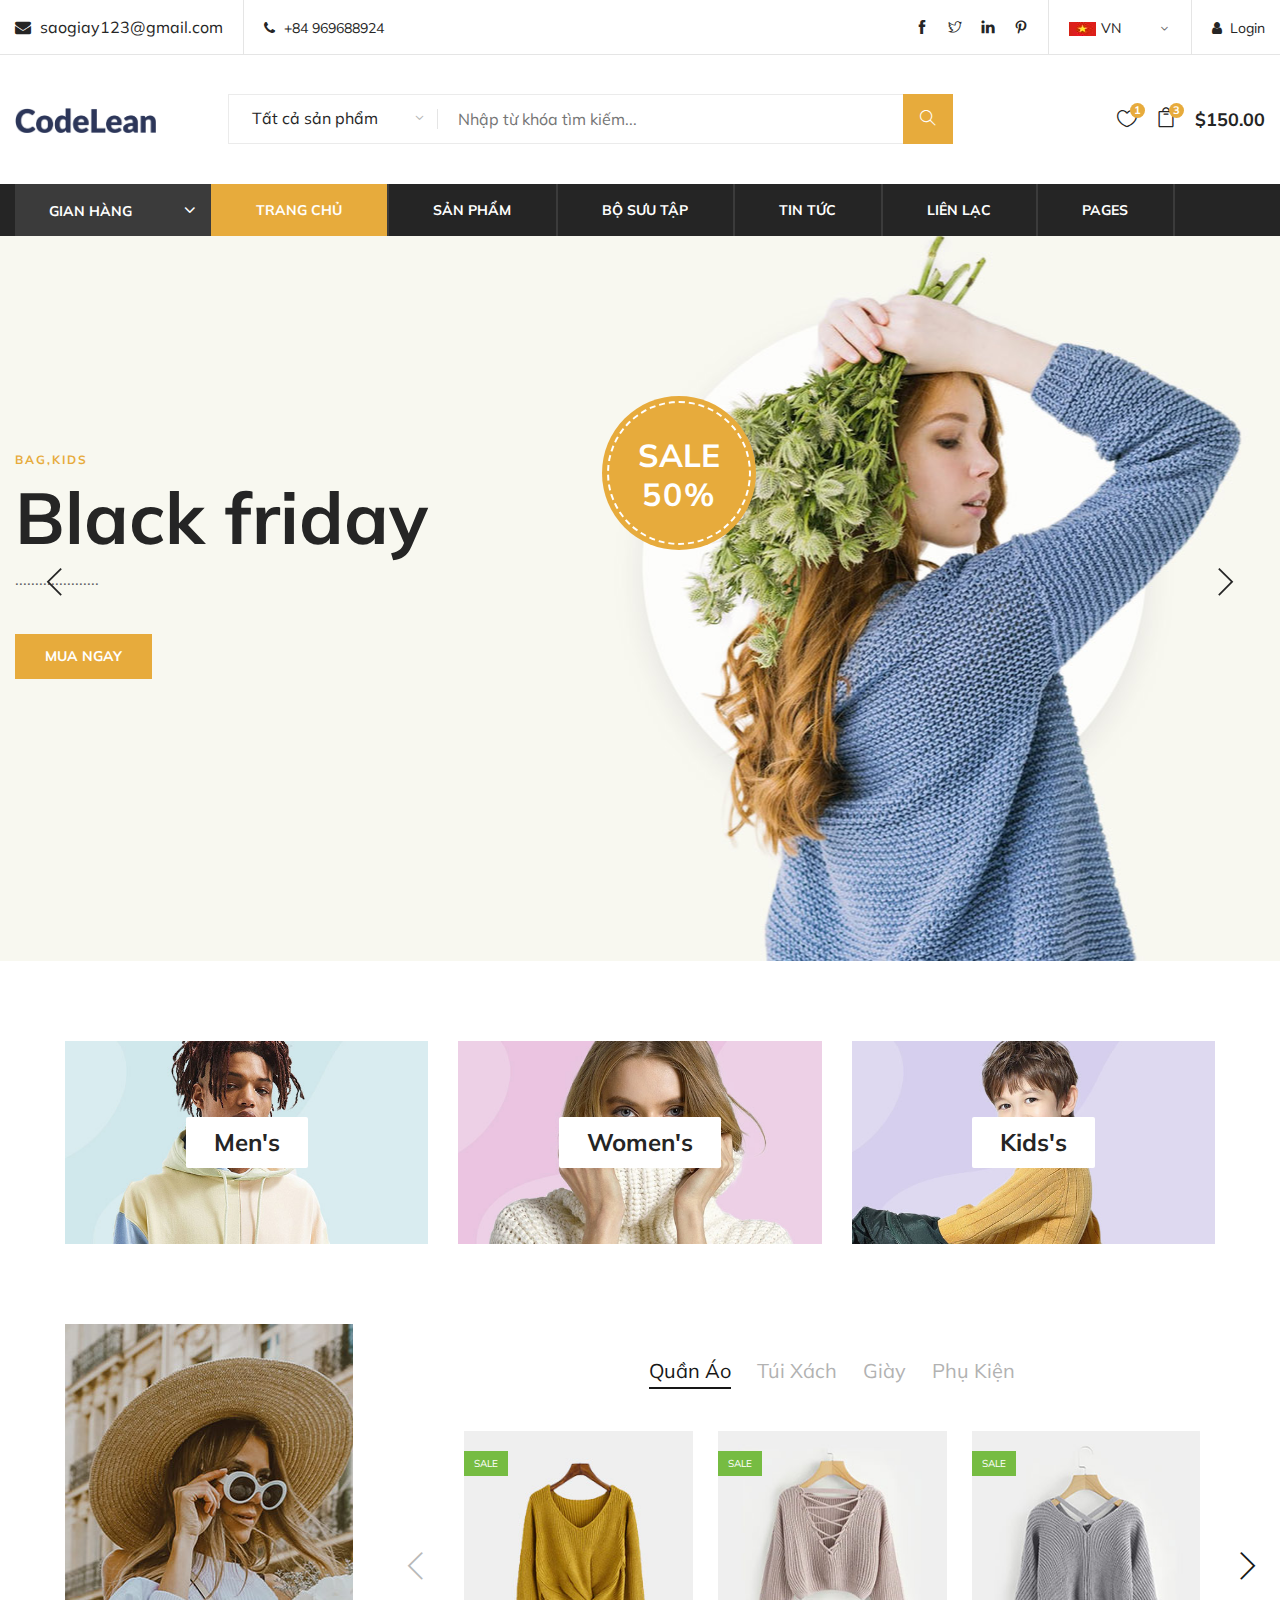
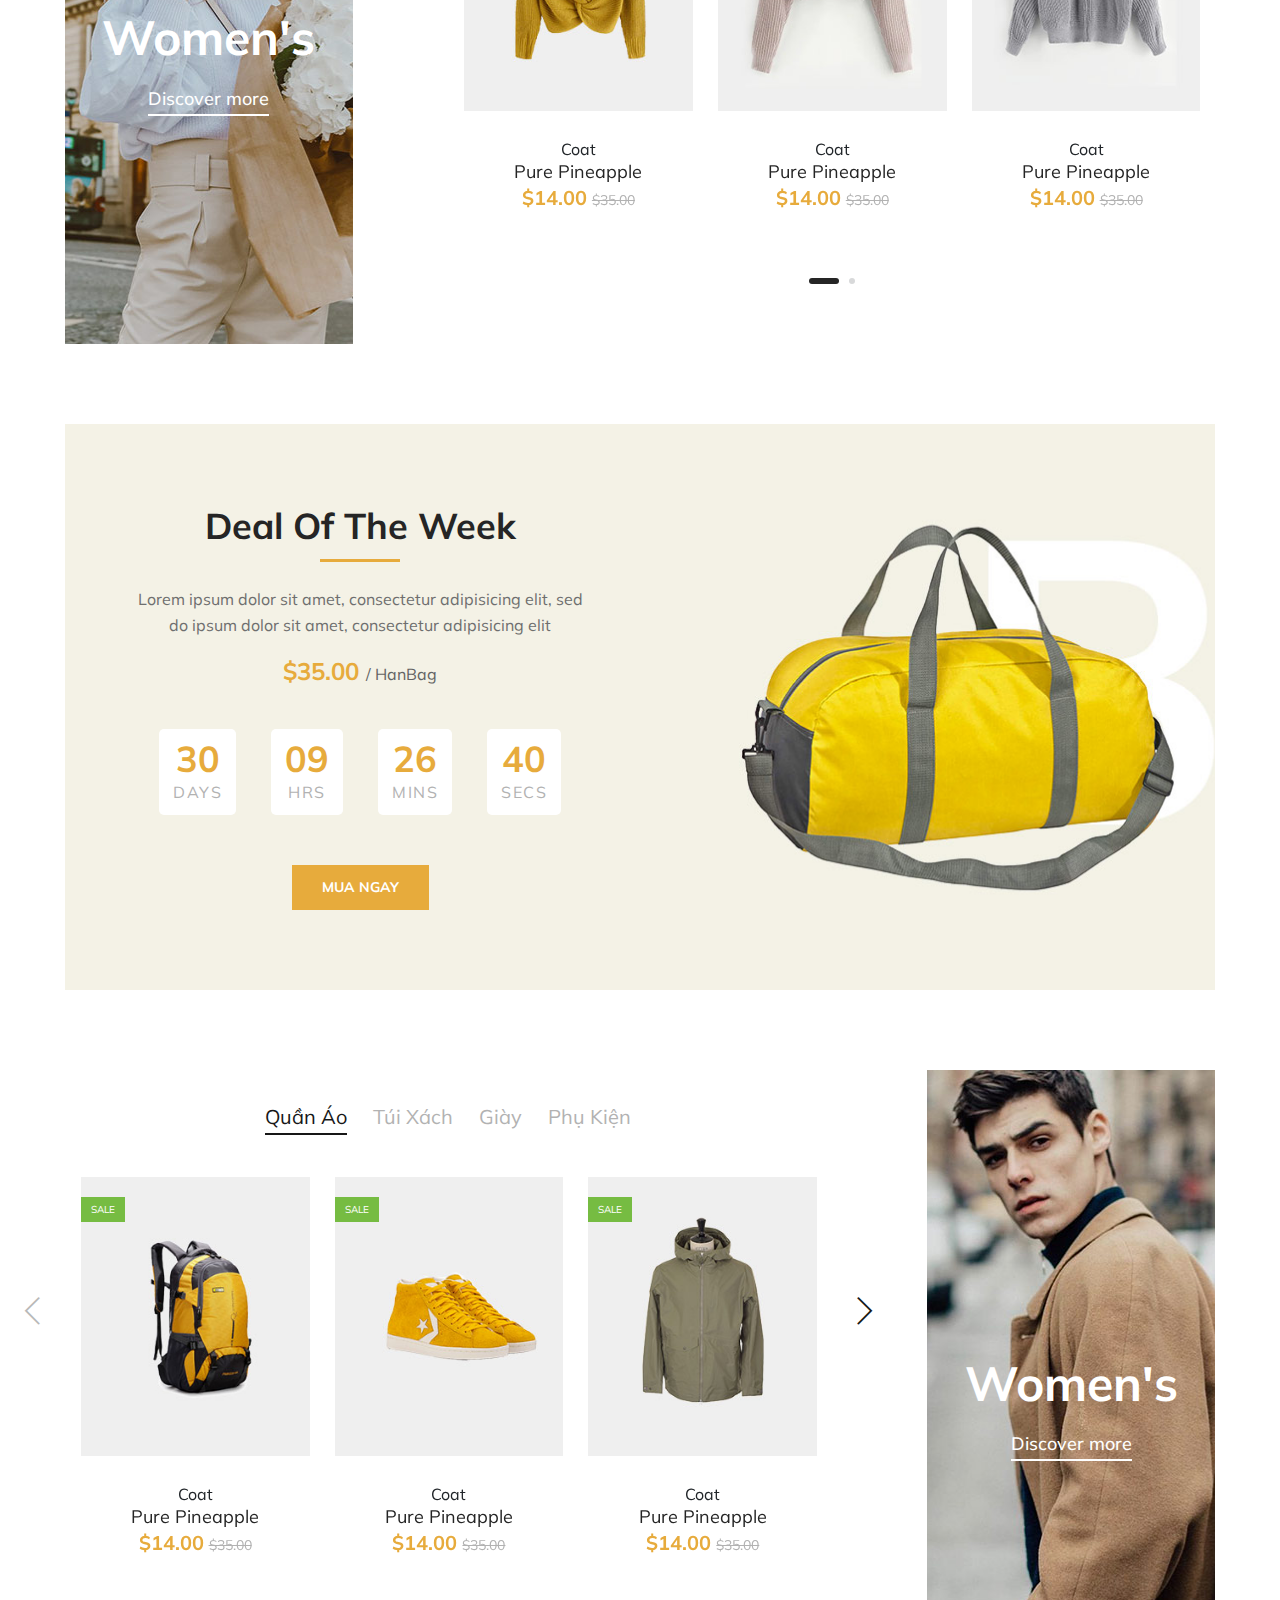
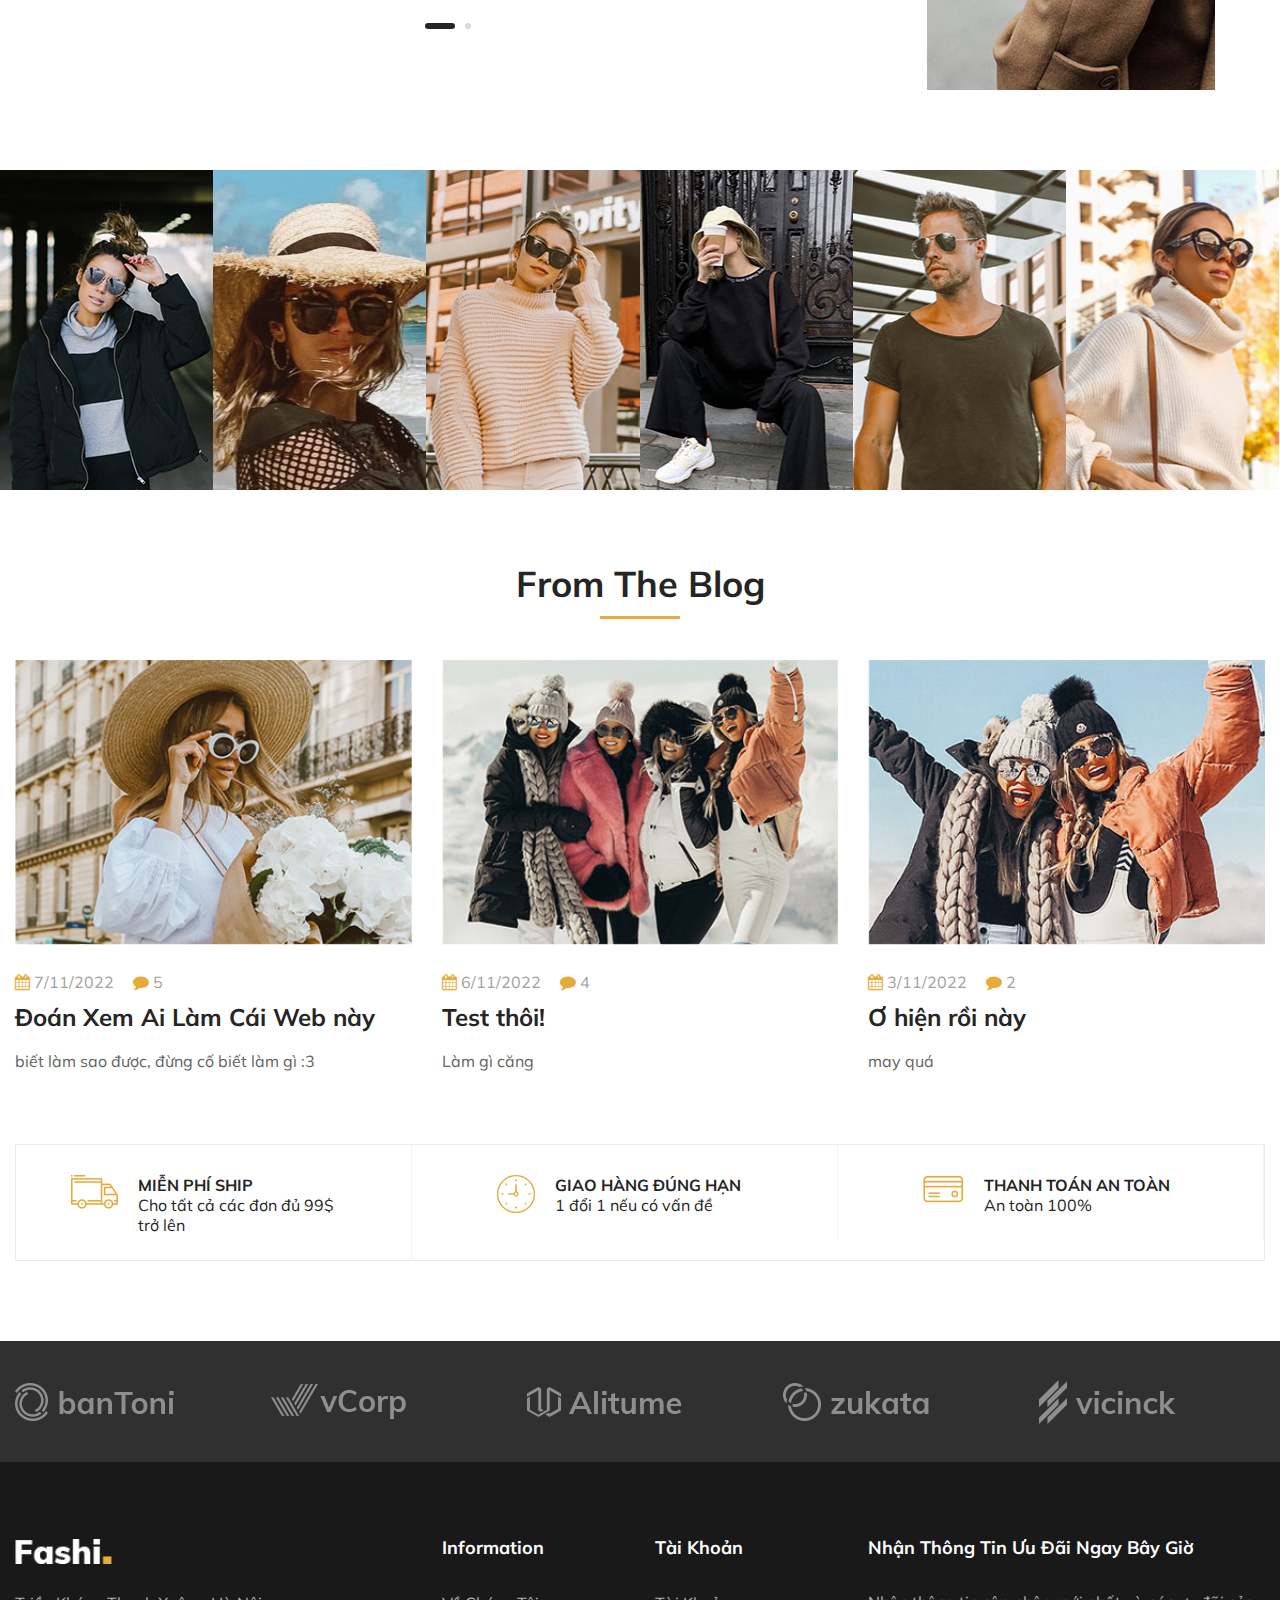
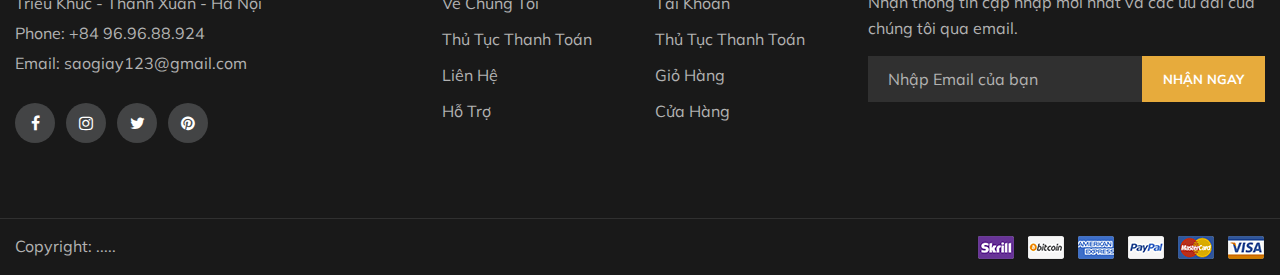
==== index.html @ e8825e71 "first add" ====
<!DOCTYPE html>
<html lang="zxx">

<head>
    <meta charset="UTF-8">
    <meta name="description" content="codelean Template">
    <meta name="keywords" content="codelean, unica, creative, html">
    <meta name="viewport" content="width=device-width, initial-scale=1.0">
    <meta http-equiv="X-UA-Compatible" content="ie=edge">
    <title>Trang Chủ</title>

    <!-- Google Font -->
    <link href="https://fonts.googleapis.com/css?family=Muli:300,400,500,600,700,800,900&display=swap" rel="stylesheet">

    <!-- Css Styles -->
    <link rel="stylesheet" href="css/bootstrap.min.css" type="text/css">
    <link rel="stylesheet" href="css/font-awesome.min.css" type="text/css">
    <link rel="stylesheet" href="css/themify-icons.css" type="text/css">
    <link rel="stylesheet" href="css/elegant-icons.css" type="text/css">
    <link rel="stylesheet" href="css/owl.carousel.min.css" type="text/css">
    <link rel="stylesheet" href="css/nice-select.css" type="text/css">
    <link rel="stylesheet" href="css/jquery-ui.min.css" type="text/css">
    <link rel="stylesheet" href="css/slicknav.min.css" type="text/css">
    <link rel="stylesheet" href="css/style.css" type="text/css">
</head>

<body>
    <!-- Start coding here -->
    <!-- Đầu Trang -->
    <div id="preloder">
        <div class="loader"></div>
    </div>

    <header class="header-section">
        <div class="header-top">
            <div class="container">
                <div class="ht-left">
                    <div class="mail-service">
                        <i class="fa fa-envelope"></i>
                        saogiay123@gmail.com
                    </div>
                    <div class="phone-service">
                        <i class="fa fa-phone"></i>
                        +84 969688924
                    </div>
                </div>

                <div class="ht-right">
                    <a href="login.html" class="login-panel"><i class="fa fa-user"></i>Login</a>
                    <div class="lan-selector">
                        <select class="language_drop" name="countries" id="countries" style="width:380px ;">
                            <option value="vn" data-image="img/flag-3.jpg" data-imagecss="flag vn"
                                data-title="VietNamese">VN</option>
                            <option value="yt" data-image="img/flag-1.jpg" data-imagecss="flag yt" data-title="English">
                                English</option>
                            <option value="yu" data-image="img/flag-2.jpg" data-imagecss="flag yu"
                                data-title="Banglesh">German</option>

                        </select>
                    </div>
                    <div class="top-social">
                        <a href=""><i class="ti-facebook"></i></a>
                        <a href=""><i class="ti-twitter"></i></a>
                        <a href=""><i class="ti-linkedin"></i></a>
                        <a href=""><i class="ti-pinterest"></i></a>
                    </div>
                </div>
            </div>
        </div>

        <div class="container">
            <div class="inner-header">
                <div class="row">
                    <div class="col-lg-2 col-md-2">
                        <div class="logo">
                            <a href="index.html">
                                <img src="img/logo.png" height="25" alt="">
                            </a>
                        </div>
                    </div>
                    <div class="col-lg-7 col-md-7">
                        <div class="advanced-search">
                            <button type="button" class="category-btn">Tất cả sản phẩm</button>
                            <div class="input-group">
                                <input type="text" placeholder="Nhập từ khóa tìm kiếm...">
                                <button class="button"><i class="ti-search"></i></button>
                            </div>
                        </div>
                    </div>
                    <div class="col-lg-3 col-md-3 text-right">
                        <ul class="nav-right">
                            <li class="heart-icon">
                                <a href="#">
                                    <i class="icon_heart_alt"></i>
                                    <span>1</span>
                                </a>
                            </li>
                            <li class="cart-icon">
                                <a href="#">
                                    <i class="icon_bag_alt"></i>
                                    <span>3</span>
                                </a>
                                <div class="cart-hover">
                                    <div class="select-items">
                                        <table>
                                            <tbody>
                                                <tr>
                                                    <td class="si-pic"><img src="img/select-product-1.jpg"></td>
                                                    <td class="si-text">
                                                        <div class="product-selected">
                                                            <p>$60.00 x 1</p>
                                                            <h6>kabino bedside table</h6>
                                                        </div>
                                                    </td>
                                                    <td class="si-close">
                                                        <i class="ti-close"></i>
                                                    </td>
                                                </tr>
                                                <tr>
                                                    <td class="si-pic"><img src="img/select-product-2.jpg" alt=""></td>
                                                    <td class="si-text">
                                                        <div class="product-slected">
                                                            <p>$60.00 x 1</p>
                                                            <h6>kabino bedside table</h6>
                                                        </div>
                                                    </td>
                                                    <td class="si-close">
                                                        <i class="ti-close"></i>
                                                    </td>
                                                </tr>
                                            </tbody>
                                        </table>
                                    </div>
                                    <div class="select-total">
                                        <span>total:</span>
                                        <h5>$128.00</h5>
                                    </div>
                                    <div class="select-button">
                                        <a href="shopping-cart.html" class="primary-btn view-card">VIEW CARD</a>
                                        <a href="check-out.html" class="primary-btn check-out">CHECK OUT</a>
                                    </div>
                                </div>
                            </li>
                            <li class="cart-price">$150.00</li>
                        </ul>
                    </div>
                </div>
            </div>
        </div>

        <div class="nav-item">
            <div class="container">
                <div class="nav-depart">
                    <div class="depart-btn">
                        <i class="ti-meni"></i>
                        <span>Gian Hàng</span>
                        <ul class="depart-hover">
                            <li class="active"><a href="#">Quần Áo Nam</a></li>
                            <li><a href="#">Quần Áo Nữ</a></li>
                            <li><a href="#">Giày</a></li>
                            <li><a href="#">Dép</a></li>
                            <li><a href="#">Túi</a></li>
                            <li><a href="#">Balo</a></li>
                            <li><a href="#">Phụ Kiện</a></li>
                        </ul>
                    </div>
                </div>
                <nav class="nav-menu mobile-menu">
                    <ul>
                        <li class="active"><a href="index.html">Trang Chủ</a></li>
                        <li><a href="shop.html">Sản Phẩm</a></li>
                        <li><a href="">Bộ Sưu Tập</a>
                            <ul class="dropdown">
                                <li><a href="">Sưu Tập Nam</a></li>
                                <li><a href="">Sưu Tập Nữ</a></li>
                                <li><a href="">Sưu Tập Cho Bé</a></li>
                            </ul>
                        </li>
                        <li><a href="blog.html">Tin tức</a></li>
                        <li><a href="contact.html">Liên Lạc</a></li>
                        <li><a href="">Pages</a>
                            <ul class="dropdown">
                                <li><a href="blog-details.html">Chi Tiết</a></li>
                                <li><a href="shopping-cart.html">Giỏ Hàng</a></li>
                                <li><a href="check-out.html">Thủ Tục Thanh Toán</a></li>
                                <li><a href="faq.html">Các Câu Hỏi Thường Gặp</a></li>
                                <li><a href="register.html">Đăng Ký</a></li>
                                <li><a href="login.html">Đăng Nhập</a></li>
                            </ul>
                        </li>
                    </ul>
                </nav>
                <div id="mobile-menu-wrap"></div>
            </div>
        </div>

    </header>
    <!-- heder end -->

    <!-- 'hero section' -->
    <section class="hero-section">
        <div class="hero-items owl-carousel">
            <div class="single-hero-items set-bg" data-setbg="img/hero-1.jpg">
                <div class="container">
                    <div class="row">
                        <div class="col-lg-5">
                            <span>Bag,kids</span>
                            <h1>Black friday</h1>
                            <p>.....................</p>
                            <a href="#" class="primary-btn">Mua Ngay</a>
                        </div>
                    </div>
                    <div class="off-card">
                        <h2>Sale <Span>50%</Span></h2>
                    </div>
                </div>
            </div>
            <div class="single-hero-items set-bg" data-setbg="img/hero-2.jpg">
                <div class="container">
                    <div class="row">
                        <div class="col-lg-5">
                            <span>Bag,kids</span>
                            <h1>Black friday</h1>
                            <p>.....................</p>
                            <a href="#" class="primary-btn">Mua Ngay</a>
                        </div>
                    </div>
                    <div class="off-card">
                        <h2>Sale <Span>50%</Span></h2>
                    </div>
                </div>
            </div>
            <div class="single-hero-items set-bg" data-setbg="img/hero-3.jpg">
                <div class="container">
                    <div class="row">
                        <div class="col-lg-5">
                            <span>Bag,kids</span>
                            <h1>Black friday</h1>
                            <p>.....................</p>
                            <a href="#" class="primary-btn">Mua Ngay</a>
                        </div>
                    </div>
                    <div class="off-card">
                        <h2>Sale <Span>50%</Span></h2>
                    </div>
                </div>
            </div>
        </div>
    </section>
    <!-- 'hero section' end -->

    <!-- Banner section -->
    <div class="banner-section spad">
        <div class="container-fluid">
            <div class="row">
                <div class="col-lg-4">
                    <div class="single-banner">
                        <img src="img/banner-1.jpg" alt="">
                        <div class="inner-text">
                            <h4>Men's</h4>
                        </div>
                    </div>
                </div>
                <div class="col-lg-4">
                    <div class="single-banner">
                        <img src="img/banner-2.jpg" alt="">
                        <div class="inner-text">
                            <h4>Women's</h4>
                        </div>
                    </div>
                </div>
                <div class="col-lg-4">
                    <div class="single-banner">
                        <img src="img/banner-3.jpg" alt="">
                        <div class="inner-text">
                            <h4>Kids's</h4>
                        </div>
                    </div>
                </div>
            </div>
        </div>
    </div>
    <!-- Banner end -->

    <!-- Woman Banner Section Begins -->
    <section class="women-banner spad">
        <div class="container-fluid">
            <div class="row">
                <div class="col-lg-3">
                    <div class="product-large set-bg" data-setbg="img/products/women-large.jpg">
                        <h2>Women's</h2>
                        <a href="#">Discover more</a>
                    </div>
                </div>
                <div class="col-lg-8 offset-lg-1">
                    <div class="filter-control">
                        <ul>
                            <li class="active">Quần Áo</li>
                            <li>Túi Xách</li>
                            <li>Giày</li>
                            <li>Phụ Kiện</li>
                        </ul>
                    </div>
                    <div class="product-slider owl-carousel">
                        <div class="product-item">
                            <div class="pi-pic">
                                <img src="img/products/women-1.jpg" alt="">
                                <div class="sale">Sale</div>
                                <div class="icon">
                                    <i class="icon_heart_alt"></i>
                                </div>
                                <ul>
                                    <li class="w-icon active"><a href="#"><i class="icon_bag_alt"></i></a></li>
                                    <li class="quick-view"><a href="product.html">Quick View</a></li>
                                    <li class="w-icon"><a href=""><i class="fa fa-random"></i></a></li>
                                </ul>
                            </div>
                            <div class="pi-text">
                                <div class="category-name">Coat</div>
                                <a href="">
                                    <h5>Pure Pineapple</h5>
                                </a>
                                <div class="product-price">
                                    $14.00
                                    <span>$35.00</span>
                                </div>
                            </div>
                        </div>
                        <div class="product-item">
                            <div class="pi-pic">
                                <img src="img/products/women-2.jpg" alt="">
                                <div class="sale">Sale</div>
                                <div class="icon">
                                    <i class="icon_heart_alt"></i>
                                </div>
                                <ul>
                                    <li class="w-icon active"><a href="#"><i class="icon_bag_alt"></i></a></li>
                                    <li class="quick-view"><a href="product.html">Quick View</a></li>
                                    <li class="w-icon"><a href=""><i class="fa fa-random"></i></a></li>
                                </ul>
                            </div>
                            <div class="pi-text">
                                <div class="category-name">Coat</div>
                                <a href="">
                                    <h5>Pure Pineapple</h5>
                                </a>
                                <div class="product-price">
                                    $14.00
                                    <span>$35.00</span>
                                </div>
                            </div>
                        </div>
                        <div class="product-item">
                            <div class="pi-pic">
                                <img src="img/products/women-3.jpg" alt="">
                                <div class="sale">Sale</div>
                                <div class="icon">
                                    <i class="icon_heart_alt"></i>
                                </div>
                                <ul>
                                    <li class="w-icon active"><a href="#"><i class="icon_bag_alt"></i></a></li>
                                    <li class="quick-view"><a href="product.html">Quick View</a></li>
                                    <li class="w-icon"><a href=""><i class="fa fa-random"></i></a></li>
                                </ul>
                            </div>
                            <div class="pi-text">
                                <div class="category-name">Coat</div>
                                <a href="">
                                    <h5>Pure Pineapple</h5>
                                </a>
                                <div class="product-price">
                                    $14.00
                                    <span>$35.00</span>
                                </div>
                            </div>
                        </div>
                        <div class="product-item">
                            <div class="pi-pic">
                                <img src="img/products/women-4.jpg" alt="">
                                <div class="sale">Sale</div>
                                <div class="icon">
                                    <i class="icon_heart_alt"></i>
                                </div>
                                <ul>
                                    <li class="w-icon active"><a href="#"><i class="icon_bag_alt"></i></a></li>
                                    <li class="quick-view"><a href="product.html">Quick View</a></li>
                                    <li class="w-icon"><a href=""><i class="fa fa-random"></i></a></li>
                                </ul>
                            </div>
                            <div class="pi-text">
                                <div class="category-name">Coat</div>
                                <a href="">
                                    <h5>Pure Pineapple</h5>
                                </a>
                                <div class="product-price">
                                    $14.00
                                    <span>$35.00</span>
                                </div>
                            </div>
                        </div>

                    </div>
                </div>
            </div>
        </div>
    </section>
    <!-- Woman Banner Section End-->

    <!-- Thông tin khuyến mại -->
    <section class="deal-of-week set-bg spad" data-setbg="img/time-bg.jpg">
        <div class="container">
            <div class="col-lg-6 text-center">
                <div class="section-title">
                    <h2>Deal Of The Week</h2>
                    <p>Lorem ipsum dolor sit amet, consectetur adipisicing elit, sed <br />do ipsum dolor sit amet,
                        consectetur adipisicing elit</p>
                    <div class="product-price">
                        $35.00
                        <span>/ HanBag</span>
                    </div>
                </div>
                <div class="countdown-timer" id="countdown">
                    <div class="cd-item">
                        <span>56</span>
                        <p>Days</p>
                    </div>
                    <div class="cd-item">
                        <span>12</span>
                        <p>Hrs</p>
                    </div>
                    <div class="cd-item">
                        <span>48</span>
                        <p>Mins</p>
                    </div>
                    <div class="cd-item">
                        <span>52</span>
                        <p>Secs</p>
                    </div>
                </div>
                <a href="" class="primary-btn">Mua Ngay</a>
            </div>
        </div>
    </section>
    <!-- Thông tin khuyến mại end -->


    <!-- Man Banner Section Begins -->
    <section class="man-banner spad">
        <div class="container-fluid">
            <div class="row">
                <div class="col-lg-8 ">
                    <div class="filter-control">
                        <ul>
                            <li class="active">Quần Áo</li>
                            <li>Túi Xách</li>
                            <li>Giày</li>
                            <li>Phụ Kiện</li>
                        </ul>
                    </div>
                    <div class="product-slider owl-carousel">
                        <div class="product-item">
                            <div class="pi-pic">
                                <img src="img/products/man-1.jpg" alt="">
                                <div class="sale">Sale</div>
                                <div class="icon">
                                    <i class="icon_heart_alt"></i>
                                </div>
                                <ul>
                                    <li class="w-icon active"><a href="#"><i class="icon_bag_alt"></i></a></li>
                                    <li class="quick-view"><a href="product.html">Quick View</a></li>
                                    <li class="w-icon"><a href=""><i class="fa fa-random"></i></a></li>
                                </ul>
                            </div>
                            <div class="pi-text">
                                <div class="category-name">Coat</div>
                                <a href="">
                                    <h5>Pure Pineapple</h5>
                                </a>
                                <div class="product-price">
                                    $14.00
                                    <span>$35.00</span>
                                </div>
                            </div>
                        </div>
                        <div class="product-item">
                            <div class="pi-pic">
                                <img src="img/products/man-2.jpg" alt="">
                                <div class="sale">Sale</div>
                                <div class="icon">
                                    <i class="icon_heart_alt"></i>
                                </div>
                                <ul>
                                    <li class="w-icon active"><a href="#"><i class="icon_bag_alt"></i></a></li>
                                    <li class="quick-view"><a href="product.html">Quick View</a></li>
                                    <li class="w-icon"><a href=""><i class="fa fa-random"></i></a></li>
                                </ul>
                            </div>
                            <div class="pi-text">
                                <div class="category-name">Coat</div>
                                <a href="">
                                    <h5>Pure Pineapple</h5>
                                </a>
                                <div class="product-price">
                                    $14.00
                                    <span>$35.00</span>
                                </div>
                            </div>
                        </div>
                        <div class="product-item">
                            <div class="pi-pic">
                                <img src="img/products/man-3.jpg" alt="">
                                <div class="sale">Sale</div>
                                <div class="icon">
                                    <i class="icon_heart_alt"></i>
                                </div>
                                <ul>
                                    <li class="w-icon active"><a href="#"><i class="icon_bag_alt"></i></a></li>
                                    <li class="quick-view"><a href="product.html">Quick View</a></li>
                                    <li class="w-icon"><a href=""><i class="fa fa-random"></i></a></li>
                                </ul>
                            </div>
                            <div class="pi-text">
                                <div class="category-name">Coat</div>
                                <a href="">
                                    <h5>Pure Pineapple</h5>
                                </a>
                                <div class="product-price">
                                    $14.00
                                    <span>$35.00</span>
                                </div>
                            </div>
                        </div>
                        <div class="product-item">
                            <div class="pi-pic">
                                <img src="img/products/man-4.jpg" alt="">
                                <div class="sale">Sale</div>
                                <div class="icon">
                                    <i class="icon_heart_alt"></i>
                                </div>
                                <ul>
                                    <li class="w-icon active"><a href="#"><i class="icon_bag_alt"></i></a></li>
                                    <li class="quick-view"><a href="product.html">Quick View</a></li>
                                    <li class="w-icon"><a href=""><i class="fa fa-random"></i></a></li>
                                </ul>
                            </div>
                            <div class="pi-text">
                                <div class="category-name">Coat</div>
                                <a href="">
                                    <h5>Pure Pineapple</h5>
                                </a>
                                <div class="product-price">
                                    $14.00
                                    <span>$35.00</span>
                                </div>
                            </div>
                        </div>

                    </div>
                </div>
                <div class="col-lg-3 offset-lg-1">
                    <div class="product-large set-bg" data-setbg="img/products/man-large.jpg">
                        <h2>Women's</h2>
                        <a href="#">Discover more</a>
                    </div>
                </div>

            </div>
        </div>
    </section>
    <!-- Man Banner Section End-->

    <!-- Instagram section -->
    <div class="instagram-photo">
        <div class="insta-item set-bg" data-setbg="img/insta-1.jpg">
            <div class="inside-text">
                <i class="ti-instagram"></i>
                <h5><a href="#">Sao Giấy</a></h5>
            </div>
        </div>
        <div class="insta-item set-bg" data-setbg="img/insta-2.jpg">
            <div class="inside-text">
                <i class="ti-instagram"></i>
                <h5><a href="#">Sao Giấy</a></h5>
            </div>
        </div>
        <div class="insta-item set-bg" data-setbg="img/insta-3.jpg">
            <div class="inside-text">
                <i class="ti-instagram"></i>
                <h5><a href="#">Sao Giấy</a></h5>
            </div>
        </div>
        <div class="insta-item set-bg" data-setbg="img/insta-4.jpg">
            <div class="inside-text">
                <i class="ti-instagram"></i>
                <h5><a href="#">Sao Giấy</a></h5>
            </div>
        </div>
        <div class="insta-item set-bg" data-setbg="img/insta-5.jpg">
            <div class="inside-text">
                <i class="ti-instagram"></i>
                <h5><a href="#">Sao Giấy</a></h5>
            </div>
        </div>
        <div class="insta-item set-bg" data-setbg="img/insta-6.jpg">
            <div class="inside-text">
                <i class="ti-instagram"></i>
                <h5><a href="#">Sao Giấy</a></h5>
            </div>
        </div>
    </div>
    <!-- Instagram section end -->

    <!-- Blog mới nhất Section Begin -->
    <section class="latest-blog spad">
        <div class="container">
            <div class="row">
                <div class="col-lg-12">
                    <div class="section-title">
                        <h2>From The Blog</h2>
                    </div>
                </div>
            </div>
            <div class="row">
                <div class="col-lg-4 col-md-6">
                    <div class="single-latest-blog">
                        <img src="img/latest-1.jpg" alt="">
                        <div class="latest-text">
                            <div class="tag-list">
                                <div class="tag-item">
                                    <i class="fa fa-calendar"></i>
                                    7/11/2022
                                </div>
                                <div class="tag-item">
                                    <i class="fa fa-comment"></i>
                                    5
                                </div>
                            </div>
                            <a href="">
                                <h4>Đoán Xem Ai Làm Cái Web này</h4>
                                <p>biết làm sao được, đừng cố biết làm gì :3</p>
                            </a>
                        </div>
                    </div>
                </div>
                <div class="col-lg-4 col-md-6">
                    <div class="single-latest-blog">
                        <img src="img/latest-2.jpg" alt="">
                        <div class="latest-text">
                            <div class="tag-list">
                                <div class="tag-item">
                                    <i class="fa fa-calendar"></i>
                                    6/11/2022
                                </div>
                                <div class="tag-item">
                                    <i class="fa fa-comment"></i>
                                    4
                                </div>
                            </div>
                            <a href="">
                                <h4>Test thôi!</h4>
                                <p>Làm gì căng</p>
                            </a>
                        </div>
                    </div>
                </div>
                <div class="col-lg-4 col-md-6">
                    <div class="single-latest-blog">
                        <img src="img/latest-3.jpg" alt="">
                        <div class="latest-text">
                            <div class="tag-list">
                                <div class="tag-item">
                                    <i class="fa fa-calendar"></i>
                                    3/11/2022
                                </div>
                                <div class="tag-item">
                                    <i class="fa fa-comment"></i>
                                    2
                                </div>
                            </div>
                            <a href="">
                                <h4>Ơ hiện rồi này</h4>
                                <p>may quá</p>
                            </a>
                        </div>
                    </div>
                </div>
            </div>
            <div class="benefit-items">
                <div class="row">
                    <div class="col-lg-4">
                        <div class="single-benefit">
                            <div class="sb-icon">
                                <img src="img/icon-1.png" alt="">
                            </div>
                            <div class="sb-text">
                                <h6>Miễn phí Ship</h6>
                                <p>Cho tất cả các đơn đủ 99$ trở lên</p>
                            </div>
                        </div>
                    </div>
                    <div class="col-lg-4">
                        <div class="single-benefit">
                            <div class="sb-icon">
                                <img src="img/icon-2.png" alt="">
                            </div>
                            <div class="sb-text">
                                <h6>Giao Hàng Đúng Hạn</h6>
                                <p>1 đổi 1 nếu có vấn đề</p>
                            </div>
                        </div>
                    </div>
                    <div class="col-lg-4">
                        <div class="single-benefit">
                            <div class="sb-icon">
                                <img src="img/icon-3.png" alt="">
                            </div>
                            <div class="sb-text">
                                <h6>Thanh Toán An Toàn</h6>
                                <p>An toàn 100%</p>
                            </div>
                        </div>
                    </div>
                </div>
            </div>
        </div>
    </section>
    <!-- Blog mới nhất  Section End -->

    <!-- logo đối tác -->
    <div class="partner-logo">
        <div class="container">
            <div class="logo-carousel owl-carousel">
                <div class="logo-item">
                    <div class="tablecell-inner">
                        <img src="img/logo-carousel/logo-1.png" alt="">
                    </div>
                </div>
                <div class="logo-item">
                    <div class="tablecell-inner">
                        <img src="img/logo-carousel/logo-2.png" alt="">
                    </div>
                </div>
                <div class="logo-item">
                    <div class="tablecell-inner">
                        <img src="img/logo-carousel/logo-3.png" alt="">
                    </div>
                </div>
                <div class="logo-item">
                    <div class="tablecell-inner">
                        <img src="img/logo-carousel/logo-4.png" alt="">
                    </div>
                </div>
                <div class="logo-item">
                    <div class="tablecell-inner">
                        <img src="img/logo-carousel/logo-5.png" alt="">
                    </div>
                </div>
            </div>
        </div>
    </div>
    <!-- end logo -->


    <!-- footer -->
    <footer class="footer-section">
        <div class="container">
            <div class="row">
                <div class="col-lg-3">
                    <div class="footer-left">
                        <div class="footer-logo">
                            <a href="index.html">
                                <img src="img/_footer-logo.png" height="25" alt="">
                            </a>
                        </div>
                        <ul>
                            <li>Triều Khúc - Thanh Xuân - Hà Nội</li>
                            <li>Phone: +84 96.96.88.924</li>
                            <li>Email: saogiay123@gmail.com</li>
                        </ul>
                        <div class="footer-social">
                            <a href="#"><i class="fa fa-facebook"></i></a>
                            <a href="#"><i class="fa fa-instagram"></i></a>
                            <a href="#"><i class="fa fa-twitter"></i></a>
                            <a href="#"><i class="fa fa-pinterest"></i></a>
                        </div>
                    </div>
                </div>
                <div class="col-lg-2 offset-lg-1">
                    <div class="footer-widget">
                        <h5>Information</h5>
                        <ul>
                            <li><a href="">Về Chúng Tôi</a></li>
                            <li><a href="">Thủ Tục Thanh Toán</a></li>
                            <li><a href="">Liên Hệ</a></li>
                            <li><a href="">Hỗ Trợ</a></li>
                        </ul>
                    </div>
                </div>
                <div class="col-lg-2">
                    <div class="footer-widget">
                        <h5>Tài Khoản</h5>
                        <ul>
                            <li><a href="">Tài Khoản</a></li>
                            <li><a href="">Thủ Tục Thanh Toán</a></li>
                            <li><a href="">Giỏ Hàng</a></li>
                            <li><a href="">Cửa Hàng</a></li>
                        </ul>
                    </div>
                </div>
                <div class="col-lg-4">
                    <div class="newslatter-item">
                        <h5>Nhận Thông Tin Ưu Đãi Ngay Bây Giờ</h5>
                        <p>Nhận thông tin cập nhập mới nhất và các ưu đãi của chúng tôi qua email.</p>
                        <form action="#" class="subscribe-form">
                            <input type="text" placeholder="Nhập Email của bạn" name="" id="">
                            <button type="button">Nhận Ngay</button>
                        </form>
                    </div>
                </div>
            </div>
        </div>
        <div class="copyright-reserved">
            <div class="container">
                <div class="row">
                    <div class="col-lg-12">
                        <div class="copyright-text">
                            Copyright: .....
                        </div>
                        <div class="payment-pic">
                            <img src="img/payment-method.png" alt="">
                        </div>
                    </div>
                </div>
            </div>
        </div>
    </footer>
    <!-- end footer -->
    <!-- Js Plugins -->
    <script src="js/jquery-3.3.1.min.js"></script>
    <script src="js/bootstrap.min.js"></script>
    <script src="js/jquery-ui.min.js"></script>
    <script src="js/jquery.countdown.min.js"></script>
    <script src="js/jquery.nice-select.min.js"></script>
    <script src="js/jquery.zoom.min.js"></script>
    <script src="js/jquery.dd.min.js"></script>
    <script src="js/jquery.slicknav.js"></script>
    <script src="js/owl.carousel.min.js"></script>
    <script src="js/main.js"></script>
</body>

</html>
---- css/themify-icons.css ----
@font-face {
	font-family: 'themify';
	src:url('../fonts/themify.eot?-fvbane');
	src:url('../fonts/themify.eot?#iefix-fvbane') format('embedded-opentype'),
		url('../fonts/themify.woff?-fvbane') format('woff'),
		url('../fonts/themify.ttf?-fvbane') format('truetype'),
		url('../fonts/themify.svg?-fvbane#themify') format('svg');
	font-weight: normal;
	font-style: normal;
}

[class^="ti-"], [class*=" ti-"] {
	font-family: 'themify';
	speak: none;
	font-style: normal;
	font-weight: normal;
	font-variant: normal;
	text-transform: none;
	line-height: 1;

	/* Better Font Rendering =========== */
	-webkit-font-smoothing: antialiased;
	-moz-osx-font-smoothing: grayscale;
}

.ti-wand:before {
	content: "\e600";
}
.ti-volume:before {
	content: "\e601";
}
.ti-user:before {
	content: "\e602";
}
.ti-unlock:before {
	content: "\e603";
}
.ti-unlink:before {
	content: "\e604";
}
.ti-trash:before {
	content: "\e605";
}
.ti-thought:before {
	content: "\e606";
}
.ti-target:before {
	content: "\e607";
}
.ti-tag:before {
	content: "\e608";
}
.ti-tablet:before {
	content: "\e609";
}
.ti-star:before {
	content: "\e60a";
}
.ti-spray:before {
	content: "\e60b";
}
.ti-signal:before {
	content: "\e60c";
}
.ti-shopping-cart:before {
	content: "\e60d";
}
.ti-shopping-cart-full:before {
	content: "\e60e";
}
.ti-settings:before {
	content: "\e60f";
}
.ti-search:before {
	content: "\e610";
}
.ti-zoom-in:before {
	content: "\e611";
}
.ti-zoom-out:before {
	content: "\e612";
}
.ti-cut:before {
	content: "\e613";
}
.ti-ruler:before {
	content: "\e614";
}
.ti-ruler-pencil:before {
	content: "\e615";
}
.ti-ruler-alt:before {
	content: "\e616";
}
.ti-bookmark:before {
	content: "\e617";
}
.ti-bookmark-alt:before {
	content: "\e618";
}
.ti-reload:before {
	content: "\e619";
}
.ti-plus:before {
	content: "\e61a";
}
.ti-pin:before {
	content: "\e61b";
}
.ti-pencil:before {
	content: "\e61c";
}
.ti-pencil-alt:before {
	content: "\e61d";
}
.ti-paint-roller:before {
	content: "\e61e";
}
.ti-paint-bucket:before {
	content: "\e61f";
}
.ti-na:before {
	content: "\e620";
}
.ti-mobile:before {
	content: "\e621";
}
.ti-minus:before {
	content: "\e622";
}
.ti-medall:before {
	content: "\e623";
}
.ti-medall-alt:before {
	content: "\e624";
}
.ti-marker:before {
	content: "\e625";
}
.ti-marker-alt:before {
	content: "\e626";
}
.ti-arrow-up:before {
	content: "\e627";
}
.ti-arrow-right:before {
	content: "\e628";
}
.ti-arrow-left:before {
	content: "\e629";
}
.ti-arrow-down:before {
	content: "\e62a";
}
.ti-lock:before {
	content: "\e62b";
}
.ti-location-arrow:before {
	content: "\e62c";
}
.ti-link:before {
	content: "\e62d";
}
.ti-layout:before {
	content: "\e62e";
}
.ti-layers:before {
	content: "\e62f";
}
.ti-layers-alt:before {
	content: "\e630";
}
.ti-key:before {
	content: "\e631";
}
.ti-import:before {
	content: "\e632";
}
.ti-image:before {
	content: "\e633";
}
.ti-heart:before {
	content: "\e634";
}
.ti-heart-broken:before {
	content: "\e635";
}
.ti-hand-stop:before {
	content: "\e636";
}
.ti-hand-open:before {
	content: "\e637";
}
.ti-hand-drag:before {
	content: "\e638";
}
.ti-folder:before {
	content: "\e639";
}
.ti-flag:before {
	content: "\e63a";
}
.ti-flag-alt:before {
	content: "\e63b";
}
.ti-flag-alt-2:before {
	content: "\e63c";
}
.ti-eye:before {
	content: "\e63d";
}
.ti-export:before {
	content: "\e63e";
}
.ti-exchange-vertical:before {
	content: "\e63f";
}
.ti-desktop:before {
	content: "\e640";
}
.ti-cup:before {
	content: "\e641";
}
.ti-crown:before {
	content: "\e642";
}
.ti-comments:before {
	content: "\e643";
}
.ti-comment:before {
	content: "\e644";
}
.ti-comment-alt:before {
	content: "\e645";
}
.ti-close:before {
	content: "\e646";
}
.ti-clip:before {
	content: "\e647";
}
.ti-angle-up:before {
	content: "\e648";
}
.ti-angle-right:before {
	content: "\e649";
}
.ti-angle-left:before {
	content: "\e64a";
}
.ti-angle-down:before {
	content: "\e64b";
}
.ti-check:before {
	content: "\e64c";
}
.ti-check-box:before {
	content: "\e64d";
}
.ti-camera:before {
	content: "\e64e";
}
.ti-announcement:before {
	content: "\e64f";
}
.ti-brush:before {
	content: "\e650";
}
.ti-briefcase:before {
	content: "\e651";
}
.ti-bolt:before {
	content: "\e652";
}
.ti-bolt-alt:before {
	content: "\e653";
}
.ti-blackboard:before {
	content: "\e654";
}
.ti-bag:before {
	content: "\e655";
}
.ti-move:before {
	content: "\e656";
}
.ti-arrows-vertical:before {
	content: "\e657";
}
.ti-arrows-horizontal:before {
	content: "\e658";
}
.ti-fullscreen:before {
	content: "\e659";
}
.ti-arrow-top-right:before {
	content: "\e65a";
}
.ti-arrow-top-left:before {
	content: "\e65b";
}
.ti-arrow-circle-up:before {
	content: "\e65c";
}
.ti-arrow-circle-right:before {
	content: "\e65d";
}
.ti-arrow-circle-left:before {
	content: "\e65e";
}
.ti-arrow-circle-down:before {
	content: "\e65f";
}
.ti-angle-double-up:before {
	content: "\e660";
}
.ti-angle-double-right:before {
	content: "\e661";
}
.ti-angle-double-left:before {
	content: "\e662";
}
.ti-angle-double-down:before {
	content: "\e663";
}
.ti-zip:before {
	content: "\e664";
}
.ti-world:before {
	content: "\e665";
}
.ti-wheelchair:before {
	content: "\e666";
}
.ti-view-list:before {
	content: "\e667";
}
.ti-view-list-alt:before {
	content: "\e668";
}
.ti-view-grid:before {
	content: "\e669";
}
.ti-uppercase:before {
	content: "\e66a";
}
.ti-upload:before {
	content: "\e66b";
}
.ti-underline:before {
	content: "\e66c";
}
.ti-truck:before {
	content: "\e66d";
}
.ti-timer:before {
	content: "\e66e";
}
.ti-ticket:before {
	content: "\e66f";
}
.ti-thumb-up:before {
	content: "\e670";
}
.ti-thumb-down:before {
	content: "\e671";
}
.ti-text:before {
	content: "\e672";
}
.ti-stats-up:before {
	content: "\e673";
}
.ti-stats-down:before {
	content: "\e674";
}
.ti-split-v:before {
	content: "\e675";
}
.ti-split-h:before {
	content: "\e676";
}
.ti-smallcap:before {
	content: "\e677";
}
.ti-shine:before {
	content: "\e678";
}
.ti-shift-right:before {
	content: "\e679";
}
.ti-shift-left:before {
	content: "\e67a";
}
.ti-shield:before {
	content: "\e67b";
}
.ti-notepad:before {
	content: "\e67c";
}
.ti-server:before {
	content: "\e67d";
}
.ti-quote-right:before {
	content: "\e67e";
}
.ti-quote-left:before {
	content: "\e67f";
}
.ti-pulse:before {
	content: "\e680";
}
.ti-printer:before {
	content: "\e681";
}
.ti-power-off:before {
	content: "\e682";
}
.ti-plug:before {
	content: "\e683";
}
.ti-pie-chart:before {
	content: "\e684";
}
.ti-paragraph:before {
	content: "\e685";
}
.ti-panel:before {
	content: "\e686";
}
.ti-package:before {
	content: "\e687";
}
.ti-music:before {
	content: "\e688";
}
.ti-music-alt:before {
	content: "\e689";
}
.ti-mouse:before {
	content: "\e68a";
}
.ti-mouse-alt:before {
	content: "\e68b";
}
.ti-money:before {
	content: "\e68c";
}
.ti-microphone:before {
	content: "\e68d";
}
.ti-menu:before {
	content: "\e68e";
}
.ti-menu-alt:before {
	content: "\e68f";
}
.ti-map:before {
	content: "\e690";
}
.ti-map-alt:before {
	content: "\e691";
}
.ti-loop:before {
	content: "\e692";
}
.ti-location-pin:before {
	content: "\e693";
}
.ti-list:before {
	content: "\e694";
}
.ti-light-bulb:before {
	content: "\e695";
}
.ti-Italic:before {
	content: "\e696";
}
.ti-info:before {
	content: "\e697";
}
.ti-infinite:before {
	content: "\e698";
}
.ti-id-badge:before {
	content: "\e699";
}
.ti-hummer:before {
	content: "\e69a";
}
.ti-home:before {
	content: "\e69b";
}
.ti-help:before {
	content: "\e69c";
}
.ti-headphone:before {
	content: "\e69d";
}
.ti-harddrives:before {
	content: "\e69e";
}
.ti-harddrive:before {
	content: "\e69f";
}
.ti-gift:before {
	content: "\e6a0";
}
.ti-game:before {
	content: "\e6a1";
}
.ti-filter:before {
	content: "\e6a2";
}
.ti-files:before {
	content: "\e6a3";
}
.ti-file:before {
	content: "\e6a4";
}
.ti-eraser:before {
	content: "\e6a5";
}
.ti-envelope:before {
	content: "\e6a6";
}
.ti-download:before {
	content: "\e6a7";
}
.ti-direction:before {
	content: "\e6a8";
}
.ti-direction-alt:before {
	content: "\e6a9";
}
.ti-dashboard:before {
	content: "\e6aa";
}
.ti-control-stop:before {
	content: "\e6ab";
}
.ti-control-shuffle:before {
	content: "\e6ac";
}
.ti-control-play:before {
	content: "\e6ad";
}
.ti-control-pause:before {
	content: "\e6ae";
}
.ti-control-forward:before {
	content: "\e6af";
}
.ti-control-backward:before {
	content: "\e6b0";
}
.ti-cloud:before {
	content: "\e6b1";
}
.ti-cloud-up:before {
	content: "\e6b2";
}
.ti-cloud-down:before {
	content: "\e6b3";
}
.ti-clipboard:before {
	content: "\e6b4";
}
.ti-car:before {
	content: "\e6b5";
}
.ti-calendar:before {
	content: "\e6b6";
}
.ti-book:before {
	content: "\e6b7";
}
.ti-bell:before {
	content: "\e6b8";
}
.ti-basketball:before {
	content: "\e6b9";
}
.ti-bar-chart:before {
	content: "\e6ba";
}
.ti-bar-chart-alt:before {
	content: "\e6bb";
}
.ti-back-right:before {
	content: "\e6bc";
}
.ti-back-left:before {
	content: "\e6bd";
}
.ti-arrows-corner:before {
	content: "\e6be";
}
.ti-archive:before {
	content: "\e6bf";
}
.ti-anchor:before {
	content: "\e6c0";
}
.ti-align-right:before {
	content: "\e6c1";
}
.ti-align-left:before {
	content: "\e6c2";
}
.ti-align-justify:before {
	content: "\e6c3";
}
.ti-align-center:before {
	content: "\e6c4";
}
.ti-alert:before {
	content: "\e6c5";
}
.ti-alarm-clock:before {
	content: "\e6c6";
}
.ti-agenda:before {
	content: "\e6c7";
}
.ti-write:before {
	content: "\e6c8";
}
.ti-window:before {
	content: "\e6c9";
}
.ti-widgetized:before {
	content: "\e6ca";
}
.ti-widget:before {
	content: "\e6cb";
}
.ti-widget-alt:before {
	content: "\e6cc";
}
.ti-wallet:before {
	content: "\e6cd";
}
.ti-video-clapper:before {
	content: "\e6ce";
}
.ti-video-camera:before {
	content: "\e6cf";
}
.ti-vector:before {
	content: "\e6d0";
}
.ti-themify-logo:before {
	content: "\e6d1";
}
.ti-themify-favicon:before {
	content: "\e6d2";
}
.ti-themify-favicon-alt:before {
	content: "\e6d3";
}
.ti-support:before {
	content: "\e6d4";
}
.ti-stamp:before {
	content: "\e6d5";
}
.ti-split-v-alt:before {
	content: "\e6d6";
}
.ti-slice:before {
	content: "\e6d7";
}
.ti-shortcode:before {
	content: "\e6d8";
}
.ti-shift-right-alt:before {
	content: "\e6d9";
}
.ti-shift-left-alt:before {
	content: "\e6da";
}
.ti-ruler-alt-2:before {
	content: "\e6db";
}
.ti-receipt:before {
	content: "\e6dc";
}
.ti-pin2:before {
	content: "\e6dd";
}
.ti-pin-alt:before {
	content: "\e6de";
}
.ti-pencil-alt2:before {
	content: "\e6df";
}
.ti-palette:before {
	content: "\e6e0";
}
.ti-more:before {
	content: "\e6e1";
}
.ti-more-alt:before {
	content: "\e6e2";
}
.ti-microphone-alt:before {
	content: "\e6e3";
}
.ti-magnet:before {
	content: "\e6e4";
}
.ti-line-double:before {
	content: "\e6e5";
}
.ti-line-dotted:before {
	content: "\e6e6";
}
.ti-line-dashed:before {
	content: "\e6e7";
}
.ti-layout-width-full:before {
	content: "\e6e8";
}
.ti-layout-width-default:before {
	content: "\e6e9";
}
.ti-layout-width-default-alt:before {
	content: "\e6ea";
}
.ti-layout-tab:before {
	content: "\e6eb";
}
.ti-layout-tab-window:before {
	content: "\e6ec";
}
.ti-layout-tab-v:before {
	content: "\e6ed";
}
.ti-layout-tab-min:before {
	content: "\e6ee";
}
.ti-layout-slider:before {
	content: "\e6ef";
}
.ti-layout-slider-alt:before {
	content: "\e6f0";
}
.ti-layout-sidebar-right:before {
	content: "\e6f1";
}
.ti-layout-sidebar-none:before {
	content: "\e6f2";
}
.ti-layout-sidebar-left:before {
	content: "\e6f3";
}
.ti-layout-placeholder:before {
	content: "\e6f4";
}
.ti-layout-menu:before {
	content: "\e6f5";
}
.ti-layout-menu-v:before {
	content: "\e6f6";
}
.ti-layout-menu-separated:before {
	content: "\e6f7";
}
.ti-layout-menu-full:before {
	content: "\e6f8";
}
.ti-layout-media-right-alt:before {
	content: "\e6f9";
}
.ti-layout-media-right:before {
	content: "\e6fa";
}
.ti-layout-media-overlay:before {
	content: "\e6fb";
}
.ti-layout-media-overlay-alt:before {
	content: "\e6fc";
}
.ti-layout-media-overlay-alt-2:before {
	content: "\e6fd";
}
.ti-layout-media-left-alt:before {
	content: "\e6fe";
}
.ti-layout-media-left:before {
	content: "\e6ff";
}
.ti-layout-media-center-alt:before {
	content: "\e700";
}
.ti-layout-media-center:before {
	content: "\e701";
}
.ti-layout-list-thumb:before {
	content: "\e702";
}
.ti-layout-list-thumb-alt:before {
	content: "\e703";
}
.ti-layout-list-post:before {
	content: "\e704";
}
.ti-layout-list-large-image:before {
	content: "\e705";
}
.ti-layout-line-solid:before {
	content: "\e706";
}
.ti-layout-grid4:before {
	content: "\e707";
}
.ti-layout-grid3:before {
	content: "\e708";
}
.ti-layout-grid2:before {
	content: "\e709";
}
.ti-layout-grid2-thumb:before {
	content: "\e70a";
}
.ti-layout-cta-right:before {
	content: "\e70b";
}
.ti-layout-cta-left:before {
	content: "\e70c";
}
.ti-layout-cta-center:before {
	content: "\e70d";
}
.ti-layout-cta-btn-right:before {
	content: "\e70e";
}
.ti-layout-cta-btn-left:before {
	content: "\e70f";
}
.ti-layout-column4:before {
	content: "\e710";
}
.ti-layout-column3:before {
	content: "\e711";
}
.ti-layout-column2:before {
	content: "\e712";
}
.ti-layout-accordion-separated:before {
	content: "\e713";
}
.ti-layout-accordion-merged:before {
	content: "\e714";
}
.ti-layout-accordion-list:before {
	content: "\e715";
}
.ti-ink-pen:before {
	content: "\e716";
}
.ti-info-alt:before {
	content: "\e717";
}
.ti-help-alt:before {
	content: "\e718";
}
.ti-headphone-alt:before {
	content: "\e719";
}
.ti-hand-point-up:before {
	content: "\e71a";
}
.ti-hand-point-right:before {
	content: "\e71b";
}
.ti-hand-point-left:before {
	content: "\e71c";
}
.ti-hand-point-down:before {
	content: "\e71d";
}
.ti-gallery:before {
	content: "\e71e";
}
.ti-face-smile:before {
	content: "\e71f";
}
.ti-face-sad:before {
	content: "\e720";
}
.ti-credit-card:before {
	content: "\e721";
}
.ti-control-skip-forward:before {
	content: "\e722";
}
.ti-control-skip-backward:before {
	content: "\e723";
}
.ti-control-record:before {
	content: "\e724";
}
.ti-control-eject:before {
	content: "\e725";
}
.ti-comments-smiley:before {
	content: "\e726";
}
.ti-brush-alt:before {
	content: "\e727";
}
.ti-youtube:before {
	content: "\e728";
}
.ti-vimeo:before {
	content: "\e729";
}
.ti-twitter:before {
	content: "\e72a";
}
.ti-time:before {
	content: "\e72b";
}
.ti-tumblr:before {
	content: "\e72c";
}
.ti-skype:before {
	content: "\e72d";
}
.ti-share:before {
	content: "\e72e";
}
.ti-share-alt:before {
	content: "\e72f";
}
.ti-rocket:before {
	content: "\e730";
}
.ti-pinterest:before {
	content: "\e731";
}
.ti-new-window:before {
	content: "\e732";
}
.ti-microsoft:before {
	content: "\e733";
}
.ti-list-ol:before {
	content: "\e734";
}
.ti-linkedin:before {
	content: "\e735";
}
.ti-layout-sidebar-2:before {
	content: "\e736";
}
.ti-layout-grid4-alt:before {
	content: "\e737";
}
.ti-layout-grid3-alt:before {
	content: "\e738";
}
.ti-layout-grid2-alt:before {
	content: "\e739";
}
.ti-layout-column4-alt:before {
	content: "\e73a";
}
.ti-layout-column3-alt:before {
	content: "\e73b";
}
.ti-layout-column2-alt:before {
	content: "\e73c";
}
.ti-instagram:before {
	content: "\e73d";
}
.ti-google:before {
	content: "\e73e";
}
.ti-github:before {
	content: "\e73f";
}
.ti-flickr:before {
	content: "\e740";
}
.ti-facebook:before {
	content: "\e741";
}
.ti-dropbox:before {
	content: "\e742";
}
.ti-dribbble:before {
	content: "\e743";
}
.ti-apple:before {
	content: "\e744";
}
.ti-android:before {
	content: "\e745";
}
.ti-save:before {
	content: "\e746";
}
.ti-save-alt:before {
	content: "\e747";
}
.ti-yahoo:before {
	content: "\e748";
}
.ti-wordpress:before {
	content: "\e749";
}
.ti-vimeo-alt:before {
	content: "\e74a";
}
.ti-twitter-alt:before {
	content: "\e74b";
}
.ti-tumblr-alt:before {
	content: "\e74c";
}
.ti-trello:before {
	content: "\e74d";
}
.ti-stack-overflow:before {
	content: "\e74e";
}
.ti-soundcloud:before {
	content: "\e74f";
}
.ti-sharethis:before {
	content: "\e750";
}
.ti-sharethis-alt:before {
	content: "\e751";
}
.ti-reddit:before {
	content: "\e752";
}
.ti-pinterest-alt:before {
	content: "\e753";
}
.ti-microsoft-alt:before {
	content: "\e754";
}
.ti-linux:before {
	content: "\e755";
}
.ti-jsfiddle:before {
	content: "\e756";
}
.ti-joomla:before {
	content: "\e757";
}
.ti-html5:before {
	content: "\e758";
}
.ti-flickr-alt:before {
	content: "\e759";
}
.ti-email:before {
	content: "\e75a";
}
.ti-drupal:before {
	content: "\e75b";
}
.ti-dropbox-alt:before {
	content: "\e75c";
}
.ti-css3:before {
	content: "\e75d";
}
.ti-rss:before {
	content: "\e75e";
}
.ti-rss-alt:before {
	content: "\e75f";
}
---- css/elegant-icons.css ----
@font-face {
	font-family: 'ElegantIcons';
	src:url('../fonts/ElegantIcons.eot');
	src:url('../fonts/ElegantIcons.eot?#iefix') format('embedded-opentype'),
		url('../fonts/ElegantIcons.woff') format('woff'),
		url('../fonts/ElegantIcons.ttf') format('truetype'),
		url('../fonts/ElegantIcons.svg#ElegantIcons') format('svg');
	font-weight: normal;
	font-style: normal;
}

/* Use the following CSS code if you want to use data attributes for inserting your icons */
[data-icon]:before {
	font-family: 'ElegantIcons';
	content: attr(data-icon);
	speak: none;
	font-weight: normal;
	font-variant: normal;
	text-transform: none;
	line-height: 1;
	-webkit-font-smoothing: antialiased;
	-moz-osx-font-smoothing: grayscale;
}

/* Use the following CSS code if you want to have a class per icon */
/*
Instead of a list of all class selectors,
you can use the generic selector below, but it's slower:
[class*="your-class-prefix"] {
*/
.arrow_up, .arrow_down, .arrow_left, .arrow_right, .arrow_left-up, .arrow_right-up, .arrow_right-down, .arrow_left-down, .arrow-up-down, .arrow_up-down_alt, .arrow_left-right_alt, .arrow_left-right, .arrow_expand_alt2, .arrow_expand_alt, .arrow_condense, .arrow_expand, .arrow_move, .arrow_carrot-up, .arrow_carrot-down, .arrow_carrot-left, .arrow_carrot-right, .arrow_carrot-2up, .arrow_carrot-2down, .arrow_carrot-2left, .arrow_carrot-2right, .arrow_carrot-up_alt2, .arrow_carrot-down_alt2, .arrow_carrot-left_alt2, .arrow_carrot-right_alt2, .arrow_carrot-2up_alt2, .arrow_carrot-2down_alt2, .arrow_carrot-2left_alt2, .arrow_carrot-2right_alt2, .arrow_triangle-up, .arrow_triangle-down, .arrow_triangle-left, .arrow_triangle-right, .arrow_triangle-up_alt2, .arrow_triangle-down_alt2, .arrow_triangle-left_alt2, .arrow_triangle-right_alt2, .arrow_back, .icon_minus-06, .icon_plus, .icon_close, .icon_check, .icon_minus_alt2, .icon_plus_alt2, .icon_close_alt2, .icon_check_alt2, .icon_zoom-out_alt, .icon_zoom-in_alt, .icon_search, .icon_box-empty, .icon_box-selected, .icon_minus-box, .icon_plus-box, .icon_box-checked, .icon_circle-empty, .icon_circle-slelected, .icon_stop_alt2, .icon_stop, .icon_pause_alt2, .icon_pause, .icon_menu, .icon_menu-square_alt2, .icon_menu-circle_alt2, .icon_ul, .icon_ol, .icon_adjust-horiz, .icon_adjust-vert, .icon_document_alt, .icon_documents_alt, .icon_pencil, .icon_pencil-edit_alt, .icon_pencil-edit, .icon_folder-alt, .icon_folder-open_alt, .icon_folder-add_alt, .icon_info_alt, .icon_error-oct_alt, .icon_error-circle_alt, .icon_error-triangle_alt, .icon_question_alt2, .icon_question, .icon_comment_alt, .icon_chat_alt, .icon_vol-mute_alt, .icon_volume-low_alt, .icon_volume-high_alt, .icon_quotations, .icon_quotations_alt2, .icon_clock_alt, .icon_lock_alt, .icon_lock-open_alt, .icon_key_alt, .icon_cloud_alt, .icon_cloud-upload_alt, .icon_cloud-download_alt, .icon_image, .icon_images, .icon_lightbulb_alt, .icon_gift_alt, .icon_house_alt, .icon_genius, .icon_mobile, .icon_tablet, .icon_laptop, .icon_desktop, .icon_camera_alt, .icon_mail_alt, .icon_cone_alt, .icon_ribbon_alt, .icon_bag_alt, .icon_creditcard, .icon_cart_alt, .icon_paperclip, .icon_tag_alt, .icon_tags_alt, .icon_trash_alt, .icon_cursor_alt, .icon_mic_alt, .icon_compass_alt, .icon_pin_alt, .icon_pushpin_alt, .icon_map_alt, .icon_drawer_alt, .icon_toolbox_alt, .icon_book_alt, .icon_calendar, .icon_film, .icon_table, .icon_contacts_alt, .icon_headphones, .icon_lifesaver, .icon_piechart, .icon_refresh, .icon_link_alt, .icon_link, .icon_loading, .icon_blocked, .icon_archive_alt, .icon_heart_alt, .icon_star_alt, .icon_star-half_alt, .icon_star, .icon_star-half, .icon_tools, .icon_tool, .icon_cog, .icon_cogs, .arrow_up_alt, .arrow_down_alt, .arrow_left_alt, .arrow_right_alt, .arrow_left-up_alt, .arrow_right-up_alt, .arrow_right-down_alt, .arrow_left-down_alt, .arrow_condense_alt, .arrow_expand_alt3, .arrow_carrot_up_alt, .arrow_carrot-down_alt, .arrow_carrot-left_alt, .arrow_carrot-right_alt, .arrow_carrot-2up_alt, .arrow_carrot-2dwnn_alt, .arrow_carrot-2left_alt, .arrow_carrot-2right_alt, .arrow_triangle-up_alt, .arrow_triangle-down_alt, .arrow_triangle-left_alt, .arrow_triangle-right_alt, .icon_minus_alt, .icon_plus_alt, .icon_close_alt, .icon_check_alt, .icon_zoom-out, .icon_zoom-in, .icon_stop_alt, .icon_menu-square_alt, .icon_menu-circle_alt, .icon_document, .icon_documents, .icon_pencil_alt, .icon_folder, .icon_folder-open, .icon_folder-add, .icon_folder_upload, .icon_folder_download, .icon_info, .icon_error-circle, .icon_error-oct, .icon_error-triangle, .icon_question_alt, .icon_comment, .icon_chat, .icon_vol-mute, .icon_volume-low, .icon_volume-high, .icon_quotations_alt, .icon_clock, .icon_lock, .icon_lock-open, .icon_key, .icon_cloud, .icon_cloud-upload, .icon_cloud-download, .icon_lightbulb, .icon_gift, .icon_house, .icon_camera, .icon_mail, .icon_cone, .icon_ribbon, .icon_bag, .icon_cart, .icon_tag, .icon_tags, .icon_trash, .icon_cursor, .icon_mic, .icon_compass, .icon_pin, .icon_pushpin, .icon_map, .icon_drawer, .icon_toolbox, .icon_book, .icon_contacts, .icon_archive, .icon_heart, .icon_profile, .icon_group, .icon_grid-2x2, .icon_grid-3x3, .icon_music, .icon_pause_alt, .icon_phone, .icon_upload, .icon_download, .social_facebook, .social_twitter, .social_pinterest, .social_googleplus, .social_tumblr, .social_tumbleupon, .social_wordpress, .social_instagram, .social_dribbble, .social_vimeo, .social_linkedin, .social_rss, .social_deviantart, .social_share, .social_myspace, .social_skype, .social_youtube, .social_picassa, .social_googledrive, .social_flickr, .social_blogger, .social_spotify, .social_delicious, .social_facebook_circle, .social_twitter_circle, .social_pinterest_circle, .social_googleplus_circle, .social_tumblr_circle, .social_stumbleupon_circle, .social_wordpress_circle, .social_instagram_circle, .social_dribbble_circle, .social_vimeo_circle, .social_linkedin_circle, .social_rss_circle, .social_deviantart_circle, .social_share_circle, .social_myspace_circle, .social_skype_circle, .social_youtube_circle, .social_picassa_circle, .social_googledrive_alt2, .social_flickr_circle, .social_blogger_circle, .social_spotify_circle, .social_delicious_circle, .social_facebook_square, .social_twitter_square, .social_pinterest_square, .social_googleplus_square, .social_tumblr_square, .social_stumbleupon_square, .social_wordpress_square, .social_instagram_square, .social_dribbble_square, .social_vimeo_square, .social_linkedin_square, .social_rss_square, .social_deviantart_square, .social_share_square, .social_myspace_square, .social_skype_square, .social_youtube_square, .social_picassa_square, .social_googledrive_square, .social_flickr_square, .social_blogger_square, .social_spotify_square, .social_delicious_square, .icon_printer, .icon_calulator, .icon_building, .icon_floppy, .icon_drive, .icon_search-2, .icon_id, .icon_id-2, .icon_puzzle, .icon_like, .icon_dislike, .icon_mug, .icon_currency, .icon_wallet, .icon_pens, .icon_easel, .icon_flowchart, .icon_datareport, .icon_briefcase, .icon_shield, .icon_percent, .icon_globe, .icon_globe-2, .icon_target, .icon_hourglass, .icon_balance, .icon_rook, .icon_printer-alt, .icon_calculator_alt, .icon_building_alt, .icon_floppy_alt, .icon_drive_alt, .icon_search_alt, .icon_id_alt, .icon_id-2_alt, .icon_puzzle_alt, .icon_like_alt, .icon_dislike_alt, .icon_mug_alt, .icon_currency_alt, .icon_wallet_alt, .icon_pens_alt, .icon_easel_alt, .icon_flowchart_alt, .icon_datareport_alt, .icon_briefcase_alt, .icon_shield_alt, .icon_percent_alt, .icon_globe_alt, .icon_clipboard {
	font-family: 'ElegantIcons';
	speak: none;
	font-style: normal;
	font-weight: normal;
	font-variant: normal;
	text-transform: none;
	line-height: 1;
	-webkit-font-smoothing: antialiased;
}
.arrow_up:before {
	content: "\21";
}
.arrow_down:before {
	content: "\22";
}
.arrow_left:before {
	content: "\23";
}
.arrow_right:before {
	content: "\24";
}
.arrow_left-up:before {
	content: "\25";
}
.arrow_right-up:before {
	content: "\26";
}
.arrow_right-down:before {
	content: "\27";
}
.arrow_left-down:before {
	content: "\28";
}
.arrow-up-down:before {
	content: "\29";
}
.arrow_up-down_alt:before {
	content: "\2a";
}
.arrow_left-right_alt:before {
	content: "\2b";
}
.arrow_left-right:before {
	content: "\2c";
}
.arrow_expand_alt2:before {
	content: "\2d";
}
.arrow_expand_alt:before {
	content: "\2e";
}
.arrow_condense:before {
	content: "\2f";
}
.arrow_expand:before {
	content: "\30";
}
.arrow_move:before {
	content: "\31";
}
.arrow_carrot-up:before {
	content: "\32";
}
.arrow_carrot-down:before {
	content: "\33";
}
.arrow_carrot-left:before {
	content: "\34";
}
.arrow_carrot-right:before {
	content: "\35";
}
.arrow_carrot-2up:before {
	content: "\36";
}
.arrow_carrot-2down:before {
	content: "\37";
}
.arrow_carrot-2left:before {
	content: "\38";
}
.arrow_carrot-2right:before {
	content: "\39";
}
.arrow_carrot-up_alt2:before {
	content: "\3a";
}
.arrow_carrot-down_alt2:before {
	content: "\3b";
}
.arrow_carrot-left_alt2:before {
	content: "\3c";
}
.arrow_carrot-right_alt2:before {
	content: "\3d";
}
.arrow_carrot-2up_alt2:before {
	content: "\3e";
}
.arrow_carrot-2down_alt2:before {
	content: "\3f";
}
.arrow_carrot-2left_alt2:before {
	content: "\40";
}
.arrow_carrot-2right_alt2:before {
	content: "\41";
}
.arrow_triangle-up:before {
	content: "\42";
}
.arrow_triangle-down:before {
	content: "\43";
}
.arrow_triangle-left:before {
	content: "\44";
}
.arrow_triangle-right:before {
	content: "\45";
}
.arrow_triangle-up_alt2:before {
	content: "\46";
}
.arrow_triangle-down_alt2:before {
	content: "\47";
}
.arrow_triangle-left_alt2:before {
	content: "\48";
}
.arrow_triangle-right_alt2:before {
	content: "\49";
}
.arrow_back:before {
	content: "\4a";
}
.icon_minus-06:before {
	content: "\4b";
}
.icon_plus:before {
	content: "\4c";
}
.icon_close:before {
	content: "\4d";
}
.icon_check:before {
	content: "\4e";
}
.icon_minus_alt2:before {
	content: "\4f";
}
.icon_plus_alt2:before {
	content: "\50";
}
.icon_close_alt2:before {
	content: "\51";
}
.icon_check_alt2:before {
	content: "\52";
}
.icon_zoom-out_alt:before {
	content: "\53";
}
.icon_zoom-in_alt:before {
	content: "\54";
}
.icon_search:before {
	content: "\55";
}
.icon_box-empty:before {
	content: "\56";
}
.icon_box-selected:before {
	content: "\57";
}
.icon_minus-box:before {
	content: "\58";
}
.icon_plus-box:before {
	content: "\59";
}
.icon_box-checked:before {
	content: "\5a";
}
.icon_circle-empty:before {
	content: "\5b";
}
.icon_circle-slelected:before {
	content: "\5c";
}
.icon_stop_alt2:before {
	content: "\5d";
}
.icon_stop:before {
	content: "\5e";
}
.icon_pause_alt2:before {
	content: "\5f";
}
.icon_pause:before {
	content: "\60";
}
.icon_menu:before {
	content: "\61";
}
.icon_menu-square_alt2:before {
	content: "\62";
}
.icon_menu-circle_alt2:before {
	content: "\63";
}
.icon_ul:before {
	content: "\64";
}
.icon_ol:before {
	content: "\65";
}
.icon_adjust-horiz:before {
	content: "\66";
}
.icon_adjust-vert:before {
	content: "\67";
}
.icon_document_alt:before {
	content: "\68";
}
.icon_documents_alt:before {
	content: "\69";
}
.icon_pencil:before {
	content: "\6a";
}
.icon_pencil-edit_alt:before {
	content: "\6b";
}
.icon_pencil-edit:before {
	content: "\6c";
}
.icon_folder-alt:before {
	content: "\6d";
}
.icon_folder-open_alt:before {
	content: "\6e";
}
.icon_folder-add_alt:before {
	content: "\6f";
}
.icon_info_alt:before {
	content: "\70";
}
.icon_error-oct_alt:before {
	content: "\71";
}
.icon_error-circle_alt:before {
	content: "\72";
}
.icon_error-triangle_alt:before {
	content: "\73";
}
.icon_question_alt2:before {
	content: "\74";
}
.icon_question:before {
	content: "\75";
}
.icon_comment_alt:before {
	content: "\76";
}
.icon_chat_alt:before {
	content: "\77";
}
.icon_vol-mute_alt:before {
	content: "\78";
}
.icon_volume-low_alt:before {
	content: "\79";
}
.icon_volume-high_alt:before {
	content: "\7a";
}
.icon_quotations:before {
	content: "\7b";
}
.icon_quotations_alt2:before {
	content: "\7c";
}
.icon_clock_alt:before {
	content: "\7d";
}
.icon_lock_alt:before {
	content: "\7e";
}
.icon_lock-open_alt:before {
	content: "\e000";
}
.icon_key_alt:before {
	content: "\e001";
}
.icon_cloud_alt:before {
	content: "\e002";
}
.icon_cloud-upload_alt:before {
	content: "\e003";
}
.icon_cloud-download_alt:before {
	content: "\e004";
}
.icon_image:before {
	content: "\e005";
}
.icon_images:before {
	content: "\e006";
}
.icon_lightbulb_alt:before {
	content: "\e007";
}
.icon_gift_alt:before {
	content: "\e008";
}
.icon_house_alt:before {
	content: "\e009";
}
.icon_genius:before {
	content: "\e00a";
}
.icon_mobile:before {
	content: "\e00b";
}
.icon_tablet:before {
	content: "\e00c";
}
.icon_laptop:before {
	content: "\e00d";
}
.icon_desktop:before {
	content: "\e00e";
}
.icon_camera_alt:before {
	content: "\e00f";
}
.icon_mail_alt:before {
	content: "\e010";
}
.icon_cone_alt:before {
	content: "\e011";
}
.icon_ribbon_alt:before {
	content: "\e012";
}
.icon_bag_alt:before {
	content: "\e013";
}
.icon_creditcard:before {
	content: "\e014";
}
.icon_cart_alt:before {
	content: "\e015";
}
.icon_paperclip:before {
	content: "\e016";
}
.icon_tag_alt:before {
	content: "\e017";
}
.icon_tags_alt:before {
	content: "\e018";
}
.icon_trash_alt:before {
	content: "\e019";
}
.icon_cursor_alt:before {
	content: "\e01a";
}
.icon_mic_alt:before {
	content: "\e01b";
}
.icon_compass_alt:before {
	content: "\e01c";
}
.icon_pin_alt:before {
	content: "\e01d";
}
.icon_pushpin_alt:before {
	content: "\e01e";
}
.icon_map_alt:before {
	content: "\e01f";
}
.icon_drawer_alt:before {
	content: "\e020";
}
.icon_toolbox_alt:before {
	content: "\e021";
}
.icon_book_alt:before {
	content: "\e022";
}
.icon_calendar:before {
	content: "\e023";
}
.icon_film:before {
	content: "\e024";
}
.icon_table:before {
	content: "\e025";
}
.icon_contacts_alt:before {
	content: "\e026";
}
.icon_headphones:before {
	content: "\e027";
}
.icon_lifesaver:before {
	content: "\e028";
}
.icon_piechart:before {
	content: "\e029";
}
.icon_refresh:before {
	content: "\e02a";
}
.icon_link_alt:before {
	content: "\e02b";
}
.icon_link:before {
	content: "\e02c";
}
.icon_loading:before {
	content: "\e02d";
}
.icon_blocked:before {
	content: "\e02e";
}
.icon_archive_alt:before {
	content: "\e02f";
}
.icon_heart_alt:before {
	content: "\e030";
}
.icon_star_alt:before {
	content: "\e031";
}
.icon_star-half_alt:before {
	content: "\e032";
}
.icon_star:before {
	content: "\e033";
}
.icon_star-half:before {
	content: "\e034";
}
.icon_tools:before {
	content: "\e035";
}
.icon_tool:before {
	content: "\e036";
}
.icon_cog:before {
	content: "\e037";
}
.icon_cogs:before {
	content: "\e038";
}
.arrow_up_alt:before {
	content: "\e039";
}
.arrow_down_alt:before {
	content: "\e03a";
}
.arrow_left_alt:before {
	content: "\e03b";
}
.arrow_right_alt:before {
	content: "\e03c";
}
.arrow_left-up_alt:before {
	content: "\e03d";
}
.arrow_right-up_alt:before {
	content: "\e03e";
}
.arrow_right-down_alt:before {
	content: "\e03f";
}
.arrow_left-down_alt:before {
	content: "\e040";
}
.arrow_condense_alt:before {
	content: "\e041";
}
.arrow_expand_alt3:before {
	content: "\e042";
}
.arrow_carrot_up_alt:before {
	content: "\e043";
}
.arrow_carrot-down_alt:before {
	content: "\e044";
}
.arrow_carrot-left_alt:before {
	content: "\e045";
}
.arrow_carrot-right_alt:before {
	content: "\e046";
}
.arrow_carrot-2up_alt:before {
	content: "\e047";
}
.arrow_carrot-2dwnn_alt:before {
	content: "\e048";
}
.arrow_carrot-2left_alt:before {
	content: "\e049";
}
.arrow_carrot-2right_alt:before {
	content: "\e04a";
}
.arrow_triangle-up_alt:before {
	content: "\e04b";
}
.arrow_triangle-down_alt:before {
	content: "\e04c";
}
.arrow_triangle-left_alt:before {
	content: "\e04d";
}
.arrow_triangle-right_alt:before {
	content: "\e04e";
}
.icon_minus_alt:before {
	content: "\e04f";
}
.icon_plus_alt:before {
	content: "\e050";
}
.icon_close_alt:before {
	content: "\e051";
}
.icon_check_alt:before {
	content: "\e052";
}
.icon_zoom-out:before {
	content: "\e053";
}
.icon_zoom-in:before {
	content: "\e054";
}
.icon_stop_alt:before {
	content: "\e055";
}
.icon_menu-square_alt:before {
	content: "\e056";
}
.icon_menu-circle_alt:before {
	content: "\e057";
}
.icon_document:before {
	content: "\e058";
}
.icon_documents:before {
	content: "\e059";
}
.icon_pencil_alt:before {
	content: "\e05a";
}
.icon_folder:before {
	content: "\e05b";
}
.icon_folder-open:before {
	content: "\e05c";
}
.icon_folder-add:before {
	content: "\e05d";
}
.icon_folder_upload:before {
	content: "\e05e";
}
.icon_folder_download:before {
	content: "\e05f";
}
.icon_info:before {
	content: "\e060";
}
.icon_error-circle:before {
	content: "\e061";
}
.icon_error-oct:before {
	content: "\e062";
}
.icon_error-triangle:before {
	content: "\e063";
}
.icon_question_alt:before {
	content: "\e064";
}
.icon_comment:before {
	content: "\e065";
}
.icon_chat:before {
	content: "\e066";
}
.icon_vol-mute:before {
	content: "\e067";
}
.icon_volume-low:before {
	content: "\e068";
}
.icon_volume-high:before {
	content: "\e069";
}
.icon_quotations_alt:before {
	content: "\e06a";
}
.icon_clock:before {
	content: "\e06b";
}
.icon_lock:before {
	content: "\e06c";
}
.icon_lock-open:before {
	content: "\e06d";
}
.icon_key:before {
	content: "\e06e";
}
.icon_cloud:before {
	content: "\e06f";
}
.icon_cloud-upload:before {
	content: "\e070";
}
.icon_cloud-download:before {
	content: "\e071";
}
.icon_lightbulb:before {
	content: "\e072";
}
.icon_gift:before {
	content: "\e073";
}
.icon_house:before {
	content: "\e074";
}
.icon_camera:before {
	content: "\e075";
}
.icon_mail:before {
	content: "\e076";
}
.icon_cone:before {
	content: "\e077";
}
.icon_ribbon:before {
	content: "\e078";
}
.icon_bag:before {
	content: "\e079";
}
.icon_cart:before {
	content: "\e07a";
}
.icon_tag:before {
	content: "\e07b";
}
.icon_tags:before {
	content: "\e07c";
}
.icon_trash:before {
	content: "\e07d";
}
.icon_cursor:before {
	content: "\e07e";
}
.icon_mic:before {
	content: "\e07f";
}
.icon_compass:before {
	content: "\e080";
}
.icon_pin:before {
	content: "\e081";
}
.icon_pushpin:before {
	content: "\e082";
}
.icon_map:before {
	content: "\e083";
}
.icon_drawer:before {
	content: "\e084";
}
.icon_toolbox:before {
	content: "\e085";
}
.icon_book:before {
	content: "\e086";
}
.icon_contacts:before {
	content: "\e087";
}
.icon_archive:before {
	content: "\e088";
}
.icon_heart:before {
	content: "\e089";
}
.icon_profile:before {
	content: "\e08a";
}
.icon_group:before {
	content: "\e08b";
}
.icon_grid-2x2:before {
	content: "\e08c";
}
.icon_grid-3x3:before {
	content: "\e08d";
}
.icon_music:before {
	content: "\e08e";
}
.icon_pause_alt:before {
	content: "\e08f";
}
.icon_phone:before {
	content: "\e090";
}
.icon_upload:before {
	content: "\e091";
}
.icon_download:before {
	content: "\e092";
}
.social_facebook:before {
	content: "\e093";
}
.social_twitter:before {
	content: "\e094";
}
.social_pinterest:before {
	content: "\e095";
}
.social_googleplus:before {
	content: "\e096";
}
.social_tumblr:before {
	content: "\e097";
}
.social_tumbleupon:before {
	content: "\e098";
}
.social_wordpress:before {
	content: "\e099";
}
.social_instagram:before {
	content: "\e09a";
}
.social_dribbble:before {
	content: "\e09b";
}
.social_vimeo:before {
	content: "\e09c";
}
.social_linkedin:before {
	content: "\e09d";
}
.social_rss:before {
	content: "\e09e";
}
.social_deviantart:before {
	content: "\e09f";
}
.social_share:before {
	content: "\e0a0";
}
.social_myspace:before {
	content: "\e0a1";
}
.social_skype:before {
	content: "\e0a2";
}
.social_youtube:before {
	content: "\e0a3";
}
.social_picassa:before {
	content: "\e0a4";
}
.social_googledrive:before {
	content: "\e0a5";
}
.social_flickr:before {
	content: "\e0a6";
}
.social_blogger:before {
	content: "\e0a7";
}
.social_spotify:before {
	content: "\e0a8";
}
.social_delicious:before {
	content: "\e0a9";
}
.social_facebook_circle:before {
	content: "\e0aa";
}
.social_twitter_circle:before {
	content: "\e0ab";
}
.social_pinterest_circle:before {
	content: "\e0ac";
}
.social_googleplus_circle:before {
	content: "\e0ad";
}
.social_tumblr_circle:before {
	content: "\e0ae";
}
.social_stumbleupon_circle:before {
	content: "\e0af";
}
.social_wordpress_circle:before {
	content: "\e0b0";
}
.social_instagram_circle:before {
	content: "\e0b1";
}
.social_dribbble_circle:before {
	content: "\e0b2";
}
.social_vimeo_circle:before {
	content: "\e0b3";
}
.social_linkedin_circle:before {
	content: "\e0b4";
}
.social_rss_circle:before {
	content: "\e0b5";
}
.social_deviantart_circle:before {
	content: "\e0b6";
}
.social_share_circle:before {
	content: "\e0b7";
}
.social_myspace_circle:before {
	content: "\e0b8";
}
.social_skype_circle:before {
	content: "\e0b9";
}
.social_youtube_circle:before {
	content: "\e0ba";
}
.social_picassa_circle:before {
	content: "\e0bb";
}
.social_googledrive_alt2:before {
	content: "\e0bc";
}
.social_flickr_circle:before {
	content: "\e0bd";
}
.social_blogger_circle:before {
	content: "\e0be";
}
.social_spotify_circle:before {
	content: "\e0bf";
}
.social_delicious_circle:before {
	content: "\e0c0";
}
.social_facebook_square:before {
	content: "\e0c1";
}
.social_twitter_square:before {
	content: "\e0c2";
}
.social_pinterest_square:before {
	content: "\e0c3";
}
.social_googleplus_square:before {
	content: "\e0c4";
}
.social_tumblr_square:before {
	content: "\e0c5";
}
.social_stumbleupon_square:before {
	content: "\e0c6";
}
.social_wordpress_square:before {
	content: "\e0c7";
}
.social_instagram_square:before {
	content: "\e0c8";
}
.social_dribbble_square:before {
	content: "\e0c9";
}
.social_vimeo_square:before {
	content: "\e0ca";
}
.social_linkedin_square:before {
	content: "\e0cb";
}
.social_rss_square:before {
	content: "\e0cc";
}
.social_deviantart_square:before {
	content: "\e0cd";
}
.social_share_square:before {
	content: "\e0ce";
}
.social_myspace_square:before {
	content: "\e0cf";
}
.social_skype_square:before {
	content: "\e0d0";
}
.social_youtube_square:before {
	content: "\e0d1";
}
.social_picassa_square:before {
	content: "\e0d2";
}
.social_googledrive_square:before {
	content: "\e0d3";
}
.social_flickr_square:before {
	content: "\e0d4";
}
.social_blogger_square:before {
	content: "\e0d5";
}
.social_spotify_square:before {
	content: "\e0d6";
}
.social_delicious_square:before {
	content: "\e0d7";
}
.icon_printer:before {
	content: "\e103";
}
.icon_calulator:before {
	content: "\e0ee";
}
.icon_building:before {
	content: "\e0ef";
}
.icon_floppy:before {
	content: "\e0e8";
}
.icon_drive:before {
	content: "\e0ea";
}
.icon_search-2:before {
	content: "\e101";
}
.icon_id:before {
	content: "\e107";
}
.icon_id-2:before {
	content: "\e108";
}
.icon_puzzle:before {
	content: "\e102";
}
.icon_like:before {
	content: "\e106";
}
.icon_dislike:before {
	content: "\e0eb";
}
.icon_mug:before {
	content: "\e105";
}
.icon_currency:before {
	content: "\e0ed";
}
.icon_wallet:before {
	content: "\e100";
}
.icon_pens:before {
	content: "\e104";
}
.icon_easel:before {
	content: "\e0e9";
}
.icon_flowchart:before {
	content: "\e109";
}
.icon_datareport:before {
	content: "\e0ec";
}
.icon_briefcase:before {
	content: "\e0fe";
}
.icon_shield:before {
	content: "\e0f6";
}
.icon_percent:before {
	content: "\e0fb";
}
.icon_globe:before {
	content: "\e0e2";
}
.icon_globe-2:before {
	content: "\e0e3";
}
.icon_target:before {
	content: "\e0f5";
}
.icon_hourglass:before {
	content: "\e0e1";
}
.icon_balance:before {
	content: "\e0ff";
}
.icon_rook:before {
	content: "\e0f8";
}
.icon_printer-alt:before {
	content: "\e0fa";
}
.icon_calculator_alt:before {
	content: "\e0e7";
}
.icon_building_alt:before {
	content: "\e0fd";
}
.icon_floppy_alt:before {
	content: "\e0e4";
}
.icon_drive_alt:before {
	content: "\e0e5";
}
.icon_search_alt:before {
	content: "\e0f7";
}
.icon_id_alt:before {
	content: "\e0e0";
}
.icon_id-2_alt:before {
	content: "\e0fc";
}
.icon_puzzle_alt:before {
	content: "\e0f9";
}
.icon_like_alt:before {
	content: "\e0dd";
}
.icon_dislike_alt:before {
	content: "\e0f1";
}
.icon_mug_alt:before {
	content: "\e0dc";
}
.icon_currency_alt:before {
	content: "\e0f3";
}
.icon_wallet_alt:before {
	content: "\e0d8";
}
.icon_pens_alt:before {
	content: "\e0db";
}
.icon_easel_alt:before {
	content: "\e0f0";
}
.icon_flowchart_alt:before {
	content: "\e0df";
}
.icon_datareport_alt:before {
	content: "\e0f2";
}
.icon_briefcase_alt:before {
	content: "\e0f4";
}
.icon_shield_alt:before {
	content: "\e0d9";
}
.icon_percent_alt:before {
	content: "\e0da";
}
.icon_globe_alt:before {
	content: "\e0de";
}
.icon_clipboard:before {
	content: "\e0e6";
}


	.glyph {
		float: left;
		text-align: center;
		padding: .75em;
		margin: .4em 1.5em .75em 0;
		width: 6em;
text-shadow: none;
	}
        .glyph_big {
        font-size: 128px;
        color: #59c5dc;
        float: left;
        margin-right: 20px;
        }

        .glyph div { padding-bottom: 10px;}

	.glyph input {
		font-family: consolas, monospace;
		font-size: 12px;
		width: 100%;
		text-align: center;
		border: 0;
		box-shadow: 0 0 0 1px #ccc;
		padding: .2em;
                -moz-border-radius: 5px;
                -webkit-border-radius: 5px;
	}
	.centered {
		margin-left: auto;
		margin-right: auto;
	}
	.glyph .fs1 {
		font-size: 2em;
	}
---- css/nice-select.css ----
.nice-select {
  -webkit-tap-highlight-color: transparent;
  background-color: #fff;
  border-radius: 5px;
  border: solid 1px #e8e8e8;
  box-sizing: border-box;
  clear: both;
  cursor: pointer;
  display: block;
  float: left;
  font-family: inherit;
  font-size: 14px;
  font-weight: normal;
  height: 42px;
  line-height: 40px;
  outline: none;
  padding-left: 18px;
  padding-right: 30px;
  position: relative;
  text-align: left !important;
  -webkit-transition: all 0.2s ease-in-out;
  transition: all 0.2s ease-in-out;
  -webkit-user-select: none;
     -moz-user-select: none;
      -ms-user-select: none;
          user-select: none;
  white-space: nowrap;
  width: auto; }
  .nice-select:hover {
    border-color: #dbdbdb; }
  .nice-select:active, .nice-select.open, .nice-select:focus {
    border-color: #999; }
  .nice-select:after {
    border-bottom: 2px solid #999;
    border-right: 2px solid #999;
    content: '';
    display: block;
    height: 5px;
    margin-top: -4px;
    pointer-events: none;
    position: absolute;
    right: 12px;
    top: 50%;
    -webkit-transform-origin: 66% 66%;
        -ms-transform-origin: 66% 66%;
            transform-origin: 66% 66%;
    -webkit-transform: rotate(45deg);
        -ms-transform: rotate(45deg);
            transform: rotate(45deg);
    -webkit-transition: all 0.15s ease-in-out;
    transition: all 0.15s ease-in-out;
    width: 5px; }
  .nice-select.open:after {
    -webkit-transform: rotate(-135deg);
        -ms-transform: rotate(-135deg);
            transform: rotate(-135deg); }
  .nice-select.open .list {
    opacity: 1;
    pointer-events: auto;
    -webkit-transform: scale(1) translateY(0);
        -ms-transform: scale(1) translateY(0);
            transform: scale(1) translateY(0); }
  .nice-select.disabled {
    border-color: #ededed;
    color: #999;
    pointer-events: none; }
    .nice-select.disabled:after {
      border-color: #cccccc; }
  .nice-select.wide {
    width: 100%; }
    .nice-select.wide .list {
      left: 0 !important;
      right: 0 !important; }
  .nice-select.right {
    float: right; }
    .nice-select.right .list {
      left: auto;
      right: 0; }
  .nice-select.small {
    font-size: 12px;
    height: 36px;
    line-height: 34px; }
    .nice-select.small:after {
      height: 4px;
      width: 4px; }
    .nice-select.small .option {
      line-height: 34px;
      min-height: 34px; }
  .nice-select .list {
    background-color: #fff;
    border-radius: 5px;
    box-shadow: 0 0 0 1px rgba(68, 68, 68, 0.11);
    box-sizing: border-box;
    margin-top: 4px;
    opacity: 0;
    overflow: hidden;
    padding: 0;
    pointer-events: none;
    position: absolute;
    top: 100%;
    left: 0;
    -webkit-transform-origin: 50% 0;
        -ms-transform-origin: 50% 0;
            transform-origin: 50% 0;
    -webkit-transform: scale(0.75) translateY(-21px);
        -ms-transform: scale(0.75) translateY(-21px);
            transform: scale(0.75) translateY(-21px);
    -webkit-transition: all 0.2s cubic-bezier(0.5, 0, 0, 1.25), opacity 0.15s ease-out;
    transition: all 0.2s cubic-bezier(0.5, 0, 0, 1.25), opacity 0.15s ease-out;
    z-index: 9; }
    .nice-select .list:hover .option:not(:hover) {
      background-color: transparent !important; }
  .nice-select .option {
    cursor: pointer;
    font-weight: 400;
    line-height: 40px;
    list-style: none;
    min-height: 40px;
    outline: none;
    padding-left: 18px;
    padding-right: 29px;
    text-align: left;
    -webkit-transition: all 0.2s;
    transition: all 0.2s; }
    .nice-select .option:hover, .nice-select .option.focus, .nice-select .option.selected.focus {
      background-color: #f6f6f6; }
    .nice-select .option.selected {
      font-weight: bold; }
    .nice-select .option.disabled {
      background-color: transparent;
      color: #999;
      cursor: default; }

.no-csspointerevents .nice-select .list {
  display: none; }

.no-csspointerevents .nice-select.open .list {
  display: block; }
---- css/style.css ----
/******************************************************************
  Template Name: codelean
  Description: codelean eCommerce HTML Template
  Author: CodeLean
  Author URI: https://CodeLean.vn/
  Version: 1.0
  Created: CodeLean
******************************************************************/

/*------------------------------------------------------------------
[Table of contents]

1.  Template default CSS
	1.1	Variables
	1.2	Mixins
	1.3	Flexbox
	1.4	Reset
2.  Helper Css
3.  Header Section
4.  Hero Section
5.  Banner Section
6.  Deal Of The Week
7.  Latest Blog
8.  Logo Carousel
9.  Contact
10.  Footer

-------------------------------------------------------------------*/

/*----------------------------------------*/
/* Template default CSS
/*----------------------------------------*/

html,
body {
	height: 100%;
	font-family: "Muli", sans-serif;
	-webkit-font-smoothing: antialiased;
	font-smoothing: antialiased;
}

h1,
h2,
h3,
h4,
h5,
h6 {
	margin: 0;
	color: #111111;
	font-weight: 400;
	font-family: "Muli", sans-serif;
}

h1 {
	font-size: 70px;
}

h2 {
	font-size: 36px;
}

h3 {
	font-size: 30px;
}

h4 {
	font-size: 24px;
}

h5 {
	font-size: 18px;
}

h6 {
	font-size: 16px;
}

p {
	font-size: 16px;
	font-family: "Muli", sans-serif;
	color: #636363;
	font-weight: 400;
	line-height: 26px;
	margin: 0 0 15px 0;
}

img {
	max-width: 100%;
}

input:focus,
select:focus,
button:focus,
textarea:focus {
	outline: none;
}

a:hover,
a:focus {
	text-decoration: none;
	outline: none;
	color: #fff;
}

ul,
ol {
	padding: 0;
	margin: 0;
}

/*---------------------
  Helper CSS
-----------------------*/

.section-title {
	margin-bottom: 40px;
	text-align: center;
}

.section-title .product-price {
	font-size: 24px;
	font-weight: 700;
	color: #e7ab3c;
}

.section-title .product-price span {
	font-size: 16px;
	font-weight: 400;
	color: #636363;
}

.section-title h2 {
	color: #252525;
	font-size: 36px;
	font-weight: 700;
	margin-bottom: 38px;
	position: relative;
}

.section-title h2:before {
	position: absolute;
	left: 0;
	right: 0;
	bottom: -14px;
	width: 80px;
	height: 3px;
	background: #e7ab3c;
	content: "";
	margin: 0 auto;
}

.section-title p {
	color: #6e6e6e;
}

.set-bg {
	background-repeat: no-repeat;
	background-size: cover;
	background-position: top center;
}

.spad {
	padding-top: 100px;
	padding-bottom: 100px;
}

.text-white h1,
.text-white h2,
.text-white h3,
.text-white h4,
.text-white h5,
.text-white h6,
.text-white p,
.text-white span,
.text-white li,
.text-white a {
	color: #fff;
}

/* buttons */

.primary-btn {
	display: inline-block;
	font-size: 14px;
	font-weight: 700;
	padding: 12px 30px;
	color: #ffffff;
	background: #e7ab3c;
	text-transform: uppercase;
}

.site-btn {
	color: #ffffff;
	background: #e7ab3c;
	border: 1px solid #e7ab3c;
	font-size: 14px;
	font-weight: 700;
	text-transform: uppercase;
	padding: 13px 45px 11px;
	cursor: pointer;
}

/* Preloder */

#preloder {
	position: fixed;
	width: 100%;
	height: 100%;
	top: 0;
	left: 0;
	z-index: 999999;
	background: #000;
}

.loader {
	width: 40px;
	height: 40px;
	position: absolute;
	top: 50%;
	left: 50%;
	margin-top: -13px;
	margin-left: -13px;
	border-radius: 60px;
	animation: loader 0.8s linear infinite;
	-webkit-animation: loader 0.8s linear infinite;
}

@keyframes loader {
	0% {
		-webkit-transform: rotate(0deg);
		transform: rotate(0deg);
		border: 4px solid #f44336;
		border-left-color: transparent;
	}
	50% {
		-webkit-transform: rotate(180deg);
		transform: rotate(180deg);
		border: 4px solid #673ab7;
		border-left-color: transparent;
	}
	100% {
		-webkit-transform: rotate(360deg);
		transform: rotate(360deg);
		border: 4px solid #f44336;
		border-left-color: transparent;
	}
}

@-webkit-keyframes loader {
	0% {
		-webkit-transform: rotate(0deg);
		border: 4px solid #f44336;
		border-left-color: transparent;
	}
	50% {
		-webkit-transform: rotate(180deg);
		border: 4px solid #673ab7;
		border-left-color: transparent;
	}
	100% {
		-webkit-transform: rotate(360deg);
		border: 4px solid #f44336;
		border-left-color: transparent;
	}
}

/*---------------------
  Header
-----------------------*/

.ht-right .lan-selector {
	max-width: 142px;
	cursor: pointer;
	display: inline-block;
	position: relative;
}

.ht-right .lan-selector .ddcommon {
	max-width: 142px;
	-webkit-box-shadow: none !important;
	box-shadow: none !important;
	outline: none;
	cursor: pointer;
	padding: 0 20px;
}

.ht-right .lan-selector .ddcommon .ddTitle .ddTitleText img {
	padding-right: 5px;
}

.ht-right .lan-selector .ddcommon .ddTitle .ddTitleText span {
	font-size: 14px;
	color: #252525;
}

.ht-right .lan-selector .ddcommon .ddTitle .ddArrow:before {
	content: "3";
	font-family: "ElegantIcons";
	font-size: 14px;
	color: #636363;
	float: right;
	position: relative;
	right: 0;
	line-height: 26px;
}

.ht-right .lan-selector .ddcommon .ddChild {
	background: #fff;
	max-width: 142px;
	width: 100%;
	position: relative;
	left: 0;
}

.ht-right .lan-selector .ddcommon .ddChild ul {
	width: 100%;
	max-width: 142px;
}

.ht-right .lan-selector .ddcommon .ddChild ul li {
	line-height: 23px;
	padding: 0px 10px;
	list-style: none;
}

.ht-right .lan-selector .ddcommon .ddChild ul li img {
	padding-right: 10px;
}

.ht-right .lan-selector .ddcommon .ddChild ul li span {
	font-size: 13px;
	color: #000;
	letter-spacing: 0.325px;
}

.header-top {
	display: -webkit-box;
	display: -ms-flexbox;
	display: flex;
	border-bottom: 1px solid #e5e5e5;
}

.header-top .ht-left {
	float: left;
}

.header-top .ht-left .mail-service {
	font-size: 16px;
	color: #252525;
	float: left;
	border-right: 1px solid #E5E5E5;
	padding-top: 15px;
	padding-bottom: 15px;
	padding-right: 20px;
}

.header-top .ht-left .mail-service i {
	margin-right: 5px;
}

.header-top .ht-left .phone-service {
	float: right;
	font-size: 14px;
	color: #252525;
	line-height: 27px;
	padding-top: 15px;
	padding-bottom: 12px;
	padding-left: 20px;
}

.header-top .ht-left .phone-service i {
	margin-right: 5px;
}

.header-top .ht-right {
	float: right;
}

.header-top .ht-right .login-panel {
	float: right;
	font-size: 14px;
	color: #252525;
	display: inline-block;
	padding-left: 20px;
	border-left: 1px solid #e5e5e5;
	padding-top: 18px;
	padding-bottom: 15px;
}

.header-top .ht-right .login-panel i {
	margin-right: 8px;
}

.header-top .ht-right .lan-selector {
	float: right;
	margin-top: 15px;
	margin-bottom: 13px;
}

.header-top .ht-right .top-social {
	float: right;
	padding-right: 20px;
	padding-top: 15px;
	padding-bottom: 15px;
	border-right: 1px solid #e5e5e5;
}

.header-top .ht-right .top-social a {
	color: #252525;
	font-size: 14px;
	display: inline-block;
	margin-left: 15px;
}

.inner-header {
	padding: 39px 0;
}

.inner-header .logo {
	padding: 12px 0;
}

.inner-header .logo a {
	display: inline-block;
}

.inner-header .advanced-search {
	height: 50px;
	border: 1px solid #ebebeb;
}

.inner-header .advanced-search .category-btn {
	max-width: 30%;
	float: left;
	background: transparent;
	border: none;
	padding-left: 23px;
	padding-top: 11px;
	padding-bottom: 13px;
	padding-right: 60px;
	font-size: 16px;
	color: #252525;
	position: relative;
}

.inner-header .advanced-search .category-btn:before {
	position: absolute;
	right: 0;
	top: 14px;
	width: 1px;
	height: 20px;
	background: #e5e5e5;
	content: "";
}

.inner-header .advanced-search .category-btn:after {
	position: absolute;
	right: 11px;
	top: 10px;
	content: "3";
	font-family: "ElegantIcons";
	font-size: 16px;
	color: #b2b2b2;
}

.inner-header .advanced-search .input-group {
	max-width: 70%;
	height: 100%;
}

.inner-header .advanced-search .input-group input {
	width: 100%;
	height: 100%;
	border: none;
	font-size: 16px;
	color: #d1d1d1;
	padding-left: 20px;
}

.inner-header .advanced-search .input-group button {
	font-size: 16px;
	color: #ffffff;
	position: absolute;
	right: -3px;
	top: -1px;
	border: 1px solid #e7ab3c;
	background: #e7ab3c;
	padding: 12px 16px 12px;
	cursor: pointer;
}

.inner-header .nav-right {
	padding: 10px 0;
}

.inner-header .nav-right li {
	list-style: none;
	display: inline-block;
	font-size: 20px;
	margin-left: 15px;
}

.inner-header .nav-right li.heart-icon a {
	color: #252525;
	position: relative;
	display: inline-block;
}

.inner-header .nav-right li.heart-icon a span {
	position: absolute;
	right: -8px;
	top: -1px;
	height: 15px;
	width: 15px;
	background: #e7ab3c;
	color: #ffffff;
	border-radius: 50%;
	font-size: 11px;
	font-weight: 700;
	text-align: center;
	line-height: 15px;
}

.inner-header .nav-right li.cart-icon {
	position: relative;
}

.inner-header .nav-right li.cart-icon:hover .cart-hover {
	opacity: 1;
	visibility: visible;
	top: 60px;
}

.inner-header .nav-right li.cart-icon a {
	color: #252525;
	position: relative;
	display: inline-block;
}

.inner-header .nav-right li.cart-icon a span {
	position: absolute;
	right: -8px;
	top: -1px;
	height: 15px;
	width: 15px;
	background: #e7ab3c;
	color: #ffffff;
	border-radius: 50%;
	font-size: 11px;
	font-weight: 700;
	text-align: center;
	line-height: 15px;
}

.inner-header .nav-right li.cart-icon .cart-hover {
	position: absolute;
	right: -70px;
	top: 100px;
	width: 350px;
	background: #ffffff;
	z-index: 99;
	text-align: left;
	padding: 30px;
	opacity: 0;
	visibility: hidden;
	-webkit-box-shadow: 0 13px 32px rgba(51, 51, 51, 0.1);
	box-shadow: 0 13px 32px rgba(51, 51, 51, 0.1);
	-webkit-transition: all 0.3s;
	-o-transition: all 0.3s;
	transition: all 0.3s;
}

.inner-header .nav-right li.cart-icon .cart-hover .select-items table {
	width: 100%;
}

.inner-header .nav-right li.cart-icon .cart-hover .select-items table tr td {
	padding-bottom: 20px;
}

.inner-header .nav-right li.cart-icon .cart-hover .select-items table tr td.si-pic img {
	border: 1px solid #ebebeb;
}

.inner-header .nav-right li.cart-icon .cart-hover .select-items table tr td.si-text {
	padding-left: 18px;
}

.inner-header .nav-right li.cart-icon .cart-hover .select-items table tr td.si-text .product-selected p {
	color: #e7ab3c;
	line-height: 30px;
	margin-bottom: 7px;
}

.inner-header .nav-right li.cart-icon .cart-hover .select-items table tr td.si-text .product-selected h6 {
	color: #232530;
}

.inner-header .nav-right li.cart-icon .cart-hover .select-items table tr td.si-close {
	color: #252525;
	font-size: 16px;
	cursor: pointer;
}

.inner-header .nav-right li.cart-icon .cart-hover .select-total {
	overflow: hidden;
	border-top: 1px solid #e5e5e5;
	padding-top: 26px;
	margin-bottom: 30px;
}

.inner-header .nav-right li.cart-icon .cart-hover .select-total span {
	font-size: 14px;
	color: #e7ab3c;
	text-transform: uppercase;
	letter-spacing: 0.5px;
	float: left;
}

.inner-header .nav-right li.cart-icon .cart-hover .select-total h5 {
	color: #e7ab3c;
	float: right;
}

.inner-header .nav-right li.cart-icon .cart-hover .select-button .view-card {
	font-size: 12px;
	letter-spacing: 2px;
	display: block;
	text-align: center;
	background: #191919;
	color: #ffffff;
	padding: 15px 30px 12px;
	margin-bottom: 10px;
}

.inner-header .nav-right li.cart-icon .cart-hover .select-button .checkout-btn {
	font-size: 12px;
	letter-spacing: 2px;
	display: block;
	text-align: center;
	color: #ffffff;
	padding: 15px 30px 12px;
}

.inner-header .nav-right li.cart-price {
	font-size: 18px;
	font-weight: 700;
	color: #252525;
}

.nav-item {
	background: #252525;
	display: -webkit-box;
	display: -ms-flexbox;
	display: flex;
}

.nav-item .nav-depart {
	float: left;
}

.nav-item .nav-depart .depart-btn {
	background: #3b3b3b;
	color: #ffffff;
	padding: 14px 84px 14px 18px;
	cursor: pointer;
	position: relative;
}

.nav-item .nav-depart .depart-btn:hover .depart-hover {
	top: 52px;
	opacity: 1;
	visibility: visible;
	z-index: 99;
}

.nav-item .nav-depart .depart-btn:before {
	position: absolute;
	color: #ffffff;
	right: 20px;
	top: 13px;
	content: "";
	font-family: FontAwesome;
	font-size: 18px;
}

.nav-item .nav-depart .depart-btn i {
	color: #ffffff;
	font-size: 16px;
}

.nav-item .nav-depart .depart-btn span {
	font-size: 14px;
	font-weight: 700;
	text-transform: uppercase;
	margin-left: 16px;
}

.nav-item .nav-depart .depart-btn .depart-hover {
	position: absolute;
	width: 100%;
	background: #fff;
	left: 0;
	top: 62px;
	opacity: 0;
	visibility: hidden;
	padding-bottom: 29px;
	-webkit-box-shadow: 0 13px 32px rgba(51, 51, 51, 0.1);
	box-shadow: 0 13px 32px rgba(51, 51, 51, 0.1);
	-webkit-transition: all 0.3s;
	-o-transition: all 0.3s;
	transition: all 0.3s;
}

.nav-item .nav-depart .depart-btn .depart-hover li {
	list-style: none;
}

.nav-item .nav-depart .depart-btn .depart-hover li.active a {
	color: #e7ab3c;
}

.nav-item .nav-depart .depart-btn .depart-hover li a {
	display: block;
	font-size: 16px;
	color: #000000;
	padding-left: 40px;
	padding-top: 16px;
	padding-right: 30px;
	-webkit-transition: all 0.3s;
	-o-transition: all 0.3s;
	transition: all 0.3s;
}

.nav-item .nav-depart .depart-btn .depart-hover li a:hover {
	color: #e7ab3c;
}

.nav-item .nav-menu {
	display: -webkit-inline-box;
	display: -ms-inline-flexbox;
	display: inline-flex;
	position: relative;
}

.nav-item .nav-menu li {
	list-style: none;
	display: inline-block;
	margin-left: -5px;
	position: relative;
}

.nav-item .nav-menu li.active a {
	background: #e7ab3c;
}

.nav-item .nav-menu li a {
	font-size: 14px;
	font-weight: 700;
	display: block;
	color: #ffffff;
	border-right: 2px solid #3b3b3b;
	text-transform: uppercase;
	padding: 16px 42px 15px;
	-webkit-transition: all 0.3s;
	-o-transition: all 0.3s;
	transition: all 0.3s;
}

.nav-item .nav-menu li:hover>a {
	background: #e7ab3c;
}

.nav-item .nav-menu li:hover .dropdown {
	opacity: 1;
	visibility: visible;
	top: 52px;
}

.nav-item .nav-menu li .dropdown {
	position: absolute;
	right: 0;
	top: 82px;
	width: 200px;
	z-index: 99;
	background: #252525;
	opacity: 0;
	visibility: hidden;
	-webkit-transition: all 0.3s;
	-o-transition: all 0.3s;
	transition: all 0.3s;
}

.nav-item .nav-menu li .dropdown li {
	display: block;
	margin-left: 0;
}

.nav-item .nav-menu li .dropdown li:hover>a {
	background: transparent;
	color: #e7ab3c;
}

.nav-item .nav-menu li .dropdown li a {
	border-right: 0;
	padding: 13px 20px 12px 30px;
	text-transform: capitalize;
}

.slicknav_menu {
	display: none;
}

/*---------------------
  Hero Section
-----------------------*/

.hero-items .single-hero-items {
	height: 725px;
	padding-top: 210px;
}

.hero-items .single-hero-items span {
	color: #e7ab3c;
	font-size: 12px;
	font-weight: 700;
	letter-spacing: 2px;
	text-transform: uppercase;
	line-height: 28px;
	display: inline-block;
	position: relative;
	top: 50px;
	opacity: 0;
}

.hero-items .single-hero-items h1 {
	color: #252525;
	font-size: 72px;
	font-weight: 700;
	margin-bottom: 6px;
	position: relative;
	top: 50px;
	opacity: 0;
}

.hero-items .single-hero-items p {
	margin-bottom: 42px;
	position: relative;
	top: 100px;
	opacity: 0;
}

.hero-items .single-hero-items .primary-btn {
	position: relative;
	top: 100px;
	opacity: 0;
}

.hero-items .off-card {
	height: 154px;
	width: 154px;
	padding-top: 40px;
	border-radius: 50%;
	text-align: center;
	line-height: 140px;
	position: absolute;
	left: 47%;
	top: 160px;
	background: #e7ab3c;
	z-index: 1;
	-webkit-transform: rotate(45deg);
	-ms-transform: rotate(45deg);
	transform: rotate(45deg);
	opacity: 0;
}

.hero-items .off-card:after {
	position: absolute;
	left: 5px;
	top: 5px;
	width: calc(100% - 10px);
	height: calc(100% - 10px);
	border: 2px dashed #ffffff;
	content: "";
	border-radius: 50%;
	z-index: -1;
}

.hero-items .off-card h2 {
	font-size: 32px;
	font-weight: 700;
	color: #ffffff;
	text-transform: uppercase;
}

.hero-items .off-card h2 span {
	display: block;
	font-size: 32px;
	font-weight: 700;
	color: #ffffff;
	text-transform: uppercase;
	margin-top: 6px;
}

.hero-items .owl-item.active .single-hero-items span,
.hero-items .owl-item.active .single-hero-items h1,
.hero-items .owl-item.active .single-hero-items p,
.hero-items .owl-item.active .single-hero-items .primary-btn {
	top: 0;
	opacity: 1;
}

.hero-items .owl-item.active .single-hero-items span {
	-webkit-transition: all 0.2s ease 0.2s;
	-o-transition: all 0.2s ease 0.2s;
	transition: all 0.2s ease 0.2s;
}

.hero-items .owl-item.active .single-hero-items h1 {
	-webkit-transition: all 0.4s ease 0.4s;
	-o-transition: all 0.4s ease 0.4s;
	transition: all 0.4s ease 0.4s;
}

.hero-items .owl-item.active .single-hero-items p {
	-webkit-transition: all 0.6s ease 0.6s;
	-o-transition: all 0.6s ease 0.6s;
	transition: all 0.6s ease 0.6s;
}

.hero-items .owl-item.active .single-hero-items .primary-btn {
	-webkit-transition: all 0.8s ease 0.8s;
	-o-transition: all 0.8s ease 0.8s;
	transition: all 0.8s ease 0.8s;
}

.hero-items .owl-item.active .single-hero-items .off-card {
	opacity: 1;
	-webkit-transform: rotate(0deg);
	-ms-transform: rotate(0deg);
	transform: rotate(0deg);
	-webkit-transition: all 1s ease 1s;
	-o-transition: all 1s ease 1s;
	transition: all 1s ease 1s;
}

.hero-items .owl-nav button[type=button] {
	font-size: 30px;
	position: absolute;
	left: 40px;
	top: 45%;
	color: #252525;
}

.hero-items .owl-nav button[type=button]:hover {
	color: #dfad51;
}

.hero-items .owl-nav button[type=button].owl-next {
	left: auto;
	right: 40px;
}

/*---------------------
  Banner Section
-----------------------*/

.banner-section {
	padding: 80px 50px;
}

.single-banner {
	position: relative;
	z-index: 1;
}

.single-banner:hover::before {
	-webkit-transform: scale(1);
	-ms-transform: scale(1);
	transform: scale(1);
}

.single-banner::before {
	position: absolute;
	left: 35px;
	top: 30px;
	border: 13px solid #ffffff;
	content: "";
	opacity: 0.3;
	width: calc(100% - 70px);
	height: calc(100% - 60px);
	-webkit-transform: scale(0);
	-ms-transform: scale(0);
	transform: scale(0);
	-webkit-transition: all 0.3s;
	-o-transition: all 0.3s;
	transition: all 0.3s;
}

.single-banner img {
	min-width: 100%;
}

.single-banner .inner-text {
	position: absolute;
	left: 0;
	top: 0;
	display: -webkit-box;
	display: -ms-flexbox;
	display: flex;
	-webkit-box-pack: center;
	-ms-flex-pack: center;
	justify-content: center;
	width: 100%;
	-webkit-box-align: center;
	-ms-flex-align: center;
	align-items: center;
	height: 100%;
}

.single-banner .inner-text h4 {
	color: #252525;
	font-weight: 700;
	padding: 11px 28px;
	background: #ffffff;
	border-radius: 2px;
}

/*---------------------
  Women Banner Section
-----------------------*/

.women-banner {
	padding-right: 65px;
	padding-left: 65px;
	padding-top: 0;
	padding-bottom: 80px;
}

.product-large {
	height: 620px;
	margin-left: -15px;
	margin-right: -15px;
	text-align: center;
	padding-top: 285px;
}

.product-large h2 {
	color: #ffffff;
	font-size: 48px;
	font-weight: 700;
	margin-bottom: 18px;
}

.product-large a {
	color: #ffffff;
	font-size: 18px;
	font-weight: 500;
	display: inline-block;
	position: relative;
}

.product-large a:before {
	position: absolute;
	left: 0;
	bottom: -4px;
	width: 100%;
	height: 2px;
	background: #ffffff;
	content: "";
}

.filter-control {
	text-align: center;
	margin-bottom: 45px;
	padding-top: 32px;
}

.filter-control ul li {
	list-style: none;
	display: inline-block;
	font-size: 20px;
	color: #b2b2b2;
	margin-right: 22px;
	position: relative;
	cursor: pointer;
}

.filter-control ul li.active {
	color: #171717;
}

.filter-control ul li.active:before {
	opacity: 1;
}

.filter-control ul li:before {
	position: absolute;
	left: 0;
	bottom: -3px;
	width: 100%;
	height: 2px;
	background: #171717;
	content: "";
	opacity: 0;
}

.filter-control ul li:last-child {
	margin-right: 0;
}

.product-slider .owl-nav button[type=button] {
	font-size: 30px;
	position: absolute;
	left: -62px;
	top: 25%;
	color: #171717;
	opacity: 0.3;
}

.product-slider .owl-nav button[type=button].owl-next {
	left: auto;
	right: -62px;
	color: #171717;
	opacity: 1;
}

.product-slider .owl-dots {
	text-align: center;
	margin-top: 27px;
}

.product-slider .owl-dots button {
	width: 6px;
	height: 6px;
	background: #D8D9DA;
	border-radius: 50%;
	margin-right: 10px;
	-webkit-transition: all 0.3s;
	-o-transition: all 0.3s;
	transition: all 0.3s;
}

.product-slider .owl-dots button:last-child {
	margin-right: 0;
}

.product-slider .owl-dots button.active {
	width: 30px;
	background: #252525;
	border-radius: 50px;
}

.product-item {
	margin-bottom: 26px;
}

.product-item:hover .pi-pic .icon {
	top: 15px;
	opacity: 1;
}

.product-item:hover .pi-pic ul {
	bottom: 0;
}

.product-item .pi-pic {
	overflow: hidden;
	position: relative;
}

.product-item .pi-pic img {
	min-width: 100%;
}

.product-item .pi-pic .sale {
	color: #ffffff;
	font-size: 10px;
	background: #76BC42;
	position: absolute;
	left: 0;
	top: 20px;
	padding: 5px 10px;
	text-transform: uppercase;
}

.product-item .pi-pic .sale.pp-sale {
	background: #e7ab3c;
}

.product-item .pi-pic .icon {
	font-size: 20px;
	color: #252525;
	position: absolute;
	right: 21px;
	top: -15px;
	cursor: pointer;
	-webkit-transition: all 0.3s;
	-o-transition: all 0.3s;
	transition: all 0.3s;
	opacity: 0;
}

.product-item .pi-pic ul {
	position: absolute;
	left: 0;
	bottom: -52px;
	-webkit-transition: all 0.3s;
	-o-transition: all 0.3s;
	transition: all 0.3s;
	text-align: center;
	width: 100%;
}

.product-item .pi-pic ul li {
	list-style: none;
	display: inline-block;
	background: #ffffff;
}

.product-item .pi-pic ul li.w-icon.active a {
	background: #e7ab3c;
	color: #ffffff;
}

.product-item .pi-pic ul li a {
	font-size: 16px;
	font-weight: 700;
	color: #252525;
	display: block;
	padding: 16px 18px 12px 19px;
}

.product-item .pi-text {
	text-align: center;
	padding-top: 26px;
}

.product-item .pi-text .catagory-name {
	font-size: 10px;
	color: #b2b2b2;
	font-weight: 700;
	letter-spacing: 2px;
	text-transform: uppercase;
	margin-bottom: 10px;
}

.product-item .pi-text a {
	display: block;
}

.product-item .pi-text a h5 {
	color: #252525;
}

.product-item .pi-text .product-price {
	color: #e7ab3c;
	font-size: 20px;
	font-weight: 700;
}

.product-item .pi-text .product-price span {
	font-size: 14px;
	font-weight: 400;
	color: #b2b2b2;
	text-decoration: line-through;
}

/*---------------------
  Deal Of The Week
-----------------------*/

.deal-of-week {
	padding-top: 80px;
	padding-bottom: 80px;
	margin-left: 65px;
	margin-right: 65px;
}

.countdown-timer {
	text-align: center;
	margin-bottom: 50px;
}

.countdown-timer .cd-item {
	display: inline-block;
	background: #ffffff;
	margin-right: 35px;
	padding: 10px 14px;
	border-radius: 5px;
}

.countdown-timer .cd-item:last-child {
	margin-right: 0;
}

.countdown-timer .cd-item span {
	color: #e7ab3c;
	font-weight: 700;
	line-height: 40px;
	font-size: 36px;
}

.countdown-timer .cd-item p {
	font-size: 16px;
	color: #b2b2b2;
	margin-bottom: 0;
	text-transform: uppercase;
	letter-spacing: 1.5px;
}

/*---------------------
  Man Banner
-----------------------*/

.man-banner {
	padding-right: 65px;
	padding-left: 65px;
	padding-top: 80px;
	padding-bottom: 80px;
}

/*---------------------
  Instagram Photo
-----------------------*/

.instagram-photo {
	overflow: hidden;
}

.instagram-photo .insta-item {
	float: left;
	width: 16.66%;
	height: 320px;
	text-align: center;
	position: relative;
}

.instagram-photo .insta-item:hover:before {
	opacity: 1;
}

.instagram-photo .insta-item:hover .inside-text {
	opacity: 1;
	visibility: visible;
	z-index: 99;
}

.instagram-photo .insta-item:before {
	position: absolute;
	left: 0;
	top: 0;
	width: 100%;
	height: 100%;
	background: rgba(0, 0, 0, 0.3);
	content: "";
	opacity: 0;
	-webkit-transition: all 0.3s;
	-webkit-transition: 0.3s;
	-o-transition: 0.3s;
	transition: 0.3s;
}

.instagram-photo .insta-item .inside-text {
	padding-top: 130px;
	opacity: 0;
	visibility: hidden;
	position: relative;
	-webkit-transition: all 0.3s;
	-webkit-transition: 0.3s;
	-o-transition: 0.3s;
	transition: 0.3s;
}

.instagram-photo .insta-item .inside-text i {
	font-size: 30px;
	color: #ffffff;
}

.instagram-photo .insta-item .inside-text h5 {
	margin-top: 14px;
}

.instagram-photo .insta-item .inside-text h5 a {
	color: #ffffff;
}

/*---------------------
  Latest Blog
-----------------------*/

.latest-blog {
	padding-top: 72px;
	padding-bottom: 80px;
}

.latest-blog .section-title {
	margin-bottom: 55px;
}

.single-latest-blog {
	margin-bottom: 25px;
}

.single-latest-blog img {
	min-width: 100%;
}

.single-latest-blog .latest-text {
	padding-top: 25px;
}

.single-latest-blog .latest-text .tag-list {
	margin-bottom: 8px;
}

.single-latest-blog .latest-text .tag-list .tag-item {
	font-size: 16px;
	color: #a2a1a1;
	display: inline-block;
	margin-right: 15px;
}

.single-latest-blog .latest-text .tag-list .tag-item i {
	color: #e7ab3c;
}

.single-latest-blog .latest-text a {
	display: block;
}

.single-latest-blog .latest-text a h4 {
	color: #252525;
	font-weight: 700;
	line-height: 30px;
	margin-bottom: 16px;
}

.benefit-items {
	border: 1px solid #ebebeb;
	margin-top: 45px;
}

.benefit-items .single-benefit {
	padding-top: 30px;
	padding-bottom: 25px;
	padding-left: 55px;
	padding-right: 55px;
	border-right: 1px solid #F3F4F0;
}

.benefit-items .single-benefit .sb-icon {
	float: left;
	margin-right: 20px;
}

.benefit-items .single-benefit .sb-text {
	display: table;
}

.benefit-items .single-benefit .sb-text h6 {
	color: #252525;
	line-height: 20px;
	font-weight: 700;
	text-transform: uppercase;
}

.benefit-items .single-benefit .sb-text p {
	margin-bottom: 0;
	color: #252525;
	line-height: 20px;
}

/*---------------------
  Partner Logo
-----------------------*/

.partner-logo {
	background: #303030;
	padding: 38px 0;
}

.logo-carousel .logo-item {
	display: table;
}

.logo-carousel .logo-item .tablecell-inner {
	display: table-cell;
	height: 45px;
	vertical-align: middle;
}

.owl-carousel .owl-item img {
	display: block;
	width: auto;
}

/*---------------------
  Footer
-----------------------*/

.footer-section {
	background: #191919;
	padding-top: 75px;
}

.footer-left {
	margin-bottom: 30px;
}

.footer-left .footer-logo {
	margin-bottom: 24px;
}

.footer-left .footer-logo a {
	display: inline-block;
}

.footer-left ul li {
	list-style: none;
	color: #b2b2b2;
	font-size: 16px;
	line-height: 30px;
}

.footer-left .footer-social {
	padding-top: 25px;
}

.footer-left .footer-social a {
	display: inline-block;
	height: 40px;
	width: 40px;
	background: #434445;
	color: #ffffff;
	text-align: center;
	line-height: 40px;
	border-radius: 50%;
	margin-right: 7px;
	position: relative;
	z-index: 1;
}

.footer-left .footer-social a:hover:before {
	opacity: 1;
}

.footer-left .footer-social a:before {
	position: absolute;
	left: 0;
	top: 0;
	height: 100%;
	width: 100%;
	background: #e7ab3c;
	content: "";
	border-radius: 50%;
	opacity: 0;
	-webkit-transition: all 0.3s;
	-webkit-transition: 0.3s;
	-o-transition: 0.3s;
	transition: 0.3s;
	z-index: -1;
}

.footer-widget {
	margin-bottom: 30px;
}

.footer-widget h5 {
	color: #ffffff;
	font-weight: 700;
	margin-bottom: 26px;
}

.footer-widget ul li {
	list-style: none;
}

.footer-widget ul li a {
	line-height: 36px;
	font-size: 16px;
	color: #b2b2b2;
}

.newslatter-item h5 {
	color: #ffffff;
	font-weight: 700;
	margin-bottom: 30px;
}

.newslatter-item p {
	color: #b2b2b2;
	line-height: 26px;
}

.newslatter-item .subscribe-form {
	position: relative;
}

.newslatter-item .subscribe-form input {
	color: #b2b2b2;
	background: #303030;
	width: 100%;
	height: 46px;
	font-size: 16px;
	border: none;
	padding-left: 20px;
}

.newslatter-item .subscribe-form input::-webkit-input-placeholder {
	color: #b2b2b2;
}

.newslatter-item .subscribe-form input::-moz-placeholder {
	color: #b2b2b2;
}

.newslatter-item .subscribe-form input:-ms-input-placeholder {
	color: #b2b2b2;
}

.newslatter-item .subscribe-form input::-ms-input-placeholder {
	color: #b2b2b2;
}

.newslatter-item .subscribe-form input::placeholder {
	color: #b2b2b2;
}

.newslatter-item .subscribe-form button {
	display: inline-block;
	color: #ffffff;
	background: #e7ab3c;
	font-size: 13px;
	font-weight: 700;
	text-transform: uppercase;
	border: 1px solid #e7ab3c;
	position: absolute;
	right: 0;
	top: 0;
	padding: 13px 20px 12px;
	cursor: pointer;
}

.copyright-reserved {
	border-top: 1px solid #303030;
	padding: 15px 0;
	margin-top: 45px;
}

.copyright-reserved .copyright-text {
	float: left;
	font-size: 16px;
	color: #b2b2b2;
}

.copyright-reserved .copyright-text a {
	color: #b2b2b2;
}

.copyright-reserved .copyright-text i {
	color: #cc2424;
}

.copyright-reserved .copyright-text a:hover {
	color: #e7ab3c;
}

.copyright-reserved .payment-pic {
	float: right;
}

/*-------------------------------- Other Pages Style -------------------------------*/

/*---------------------
  Breadcrumb
-----------------------*/

.breadcrumb-text {
	border-bottom: 1px solid #ebebeb;
	padding: 15px 0;
}

.breadcrumb-text.product-more a:nth-child(1):after {
	color: #252525;
}

.breadcrumb-text a {
	display: inline-block;
	font-size: 16px;
	color: #252525;
	margin-right: 28px;
	position: relative;
}

.breadcrumb-text a:after {
	position: absolute;
	right: -18px;
	top: 0px;
	content: "";
	font-family: "FontAwesome";
	font-size: 16px;
	color: #b2b2b2;
}

.breadcrumb-text span {
	display: inline-block;
	color: #b2b2b2;
}

/*---------------------
  Product Shop
-----------------------*/

.product-shop {
	padding-top: 80px;
	padding-bottom: 80px;
}

.filter-widget {
	margin-bottom: 45px;
}

.filter-widget .fw-title {
	color: #252525;
	font-size: 22px;
	font-weight: 700;
	margin-bottom: 26px;
}

.filter-widget .filter-catagories li {
	list-style: none;
}

.filter-widget .filter-catagories li a {
	display: inline-block;
	color: #636363;
	font-size: 16px;
	line-height: 39px;
}

.filter-widget .fw-brand-check .bc-item {
	margin-bottom: 3px;
}

.filter-widget .fw-brand-check .bc-item label {
	position: relative;
	cursor: pointer;
	padding-left: 28px;
}

.filter-widget .fw-brand-check .bc-item label input {
	position: absolute;
	visibility: hidden;
}

.filter-widget .fw-brand-check .bc-item label input:checked~span {
	background: #e7ab3c;
	border-color: #e7ab3c;
}

.filter-widget .fw-brand-check .bc-item label .checkmark {
	position: absolute;
	left: 0;
	top: 5px;
	height: 15px;
	width: 15px;
	border: 2px solid #ebebeb;
	border-radius: 2px;
}

.filter-widget .fw-brand-check .bc-item label .checkmark:after {
	left: 0;
	top: 0;
	width: 10px;
	height: 8px;
	border: solid white;
	border-width: 3px 3px 0px 0px;
	-webkit-transform: rotate(127deg);
	-ms-transform: rotate(127deg);
	transform: rotate(127deg);
}

.filter-widget .filter-range-wrap {
	margin-bottom: 40px;
}

.filter-widget .filter-range-wrap .range-slider {
	margin-bottom: 25px;
}

.filter-widget .filter-range-wrap .range-slider .price-input {
	position: relative;
}

.filter-widget .filter-range-wrap .range-slider .price-input:after {
	position: absolute;
	left: 58px;
	top: 13px;
	height: 1px;
	width: 17px;
	background: #ebebeb;
	content: "";
}

.filter-widget .filter-range-wrap .range-slider .price-input input {
	font-size: 16px;
	color: #252525;
	max-width: 20%;
	text-align: center;
	border: 1px solid #ebebeb;
	border-radius: 2px;
}

.filter-widget .filter-range-wrap .range-slider .price-input input:nth-child(1) {
	margin-right: 28px;
}

.filter-widget .filter-range-wrap .price-range {
	border-radius: 0;
}

.filter-widget .filter-range-wrap .price-range.ui-widget-content {
	border: none;
	background: #ebebeb;
	height: 3px;
}

.filter-widget .filter-range-wrap .price-range.ui-widget-content .ui-slider-handle {
	height: 16px;
	width: 16px;
	border-radius: 50%;
	background: #ffffff;
	border: none;
	-webkit-box-shadow: 1px 6px 14px -4px #425c6d;
	box-shadow: 1px 6px 14px -4px #425c6d;
	outline: none;
}

.filter-widget .filter-range-wrap .price-range .ui-slider-range {
	background: #ebebeb;
	border-radius: 0;
}

.filter-widget .filter-range-wrap .price-range .ui-slider-range.ui-corner-all.ui-widget-header:last-child {
	background: #e7ab3c;
}

.filter-widget .filter-btn {
	font-size: 14px;
	color: #ffffff;
	font-weight: 700;
	background: #e7ab3c;
	padding: 7px 20px 5px;
	border-radius: 2px;
	display: inline-block;
	text-transform: uppercase;
}

.filter-widget .fw-color-choose .cs-item {
	width: 50%;
	float: left;
	margin-bottom: 4px;
}

.filter-widget .fw-color-choose .cs-item input {
	position: absolute;
	visibility: hidden;
}

.filter-widget .fw-color-choose .cs-item label {
	cursor: pointer;
	position: relative;
	padding-left: 33px;
	font-size: 16px;
	color: #636363;
}

.filter-widget .fw-color-choose .cs-item label.cs-violet:before {
	background: #8230E3;
}

.filter-widget .fw-color-choose .cs-item label.cs-blue:before {
	background: #2773BE;
}

.filter-widget .fw-color-choose .cs-item label.cs-yellow:before {
	background: #EEEE21;
}

.filter-widget .fw-color-choose .cs-item label.cs-red:before {
	background: #DC3232;
}

.filter-widget .fw-color-choose .cs-item label.cs-green:before {
	background: #81D742;
}

.filter-widget .fw-color-choose .cs-item label:before {
	position: absolute;
	left: 0;
	top: 4px;
	height: 18px;
	width: 18px;
	background: #252525;
	border-radius: 50%;
	content: "";
}

.filter-widget .fw-size-choose .sc-item {
	display: inline-block;
	margin-right: 5px;
}

.filter-widget .fw-size-choose .sc-item:last-child {
	margin-right: 0;
}

.filter-widget .fw-size-choose .sc-item input {
	position: absolute;
	visibility: hidden;
}

.filter-widget .fw-size-choose .sc-item label {
	font-size: 16px;
	color: #252525;
	font-weight: 700;
	height: 40px;
	width: 47px;
	border: 1px solid #ebebeb;
	text-align: center;
	line-height: 40px;
	text-transform: uppercase;
	cursor: pointer;
}

.filter-widget .fw-size-choose .sc-item label.active {
	background: #252525;
	color: #ffffff;
}

.filter-widget .fw-tags a {
	display: inline-block;
	font-size: 16px;
	color: #636363;
	padding: 5px 15px;
	border: 1px solid #ebebeb;
	margin-right: 5px;
	margin-bottom: 9px;
	border-radius: 2px;
}

.checkmark:after {
	position: absolute;
	content: "";
}

.product-show-option {
	margin-bottom: 30px;
}

.product-show-option .select-option {
	display: -webkit-box;
	display: -ms-flexbox;
	display: flex;
}

.product-show-option .select-option .nice-select {
	border-radius: 0;
	border: 1px solid #ECEDEE;
	height: 40px;
	line-height: 35px;
}

.product-show-option .select-option .nice-select .list {
	margin-top: 0;
	border-radius: 0;
	width: 100%;
}

.product-show-option .select-option .nice-select:after {
	border-bottom: 2px solid #4c4c4c;
	border-right: 2px solid #4c4c4c;
	height: 7px;
	right: 22px;
	top: 47%;
	width: 7px;
	opacity: 0.7;
}

.product-show-option .select-option .nice-select span {
	font-size: 16px;
	color: #4c4c4c;
}

.product-show-option .select-option .sorting {
	margin-right: 20px;
}

.product-show-option .select-option .sorting.nice-select {
	padding-right: 70px;
}

.product-show-option .select-option .p-show.nice-select {
	padding-right: 105px;
}

.product-show-option .select-option .p-show.nice-select:before {
	position: absolute;
	right: 48px;
	top: 0;
	content: "09";
	font-size: 16px;
	color: #252525;
}

.product-show-option p {
	margin-bottom: 0;
	color: #636363;
	line-height: 39px;
}

.prduct-list .product-item {
	margin-bottom: 25px;
}

.loading-more {
	text-align: center;
	padding-top: 10px;
}

.loading-more i {
	font-size: 22px;
	color: #663333;
	margin-right: 6px;
	position: relative;
	top: 7px;
}

.loading-more a {
	font-size: 18px;
	font-weight: 700;
	color: #252525;
	position: relative;
	display: inline-block;
}

.loading-more a:before {
	position: absolute;
	left: 0;
	bottom: -4px;
	width: 100%;
	height: 2px;
	background: #e7ab3c;
	content: "";
}

/*---------------------
  Product Details
-----------------------*/

.product-shop.page-details {
	padding-bottom: 60px;
}

.product-pic-zoom {
	margin-bottom: 10px;
	position: relative;
	z-index: 1;
}

.product-pic-zoom img {
	min-width: 100%;
}

.product-pic-zoom .zoom-icon {
	position: absolute;
	right: 20px;
	top: 20px;
}

.product-pic-zoom .zoom-icon i {
	color: #4c4c4c;
	font-size: 14px;
	width: 40px;
	height: 40px;
	border: 1px solid #d7d7d7;
	text-align: center;
	border-radius: 50%;
	line-height: 37px;
}

.product-thumbs .pt {
	cursor: pointer;
	position: relative;
}

.product-thumbs .pt.active:after {
	position: absolute;
	content: "";
	width: 100%;
	height: 100%;
	left: 0;
	top: 0;
	border: 1px solid #e7ab3c;
	z-index: 1;
}

.ps-slider .owl-nav button[type=button] {
	height: 30px;
	width: 30px;
	background: #ffffff;
	color: #a7a7a7;
	text-align: center;
	line-height: 30px;
	border-radius: 50%;
	font-size: 20px;
	-webkit-box-shadow: 0px 6px 10px -1px #e9e9e9;
	box-shadow: 0px 6px 10px -1px #e9e9e9;
	position: absolute;
	left: -16px;
	top: 50%;
	-webkit-transform: translateY(-15px);
	-ms-transform: translateY(-15px);
	transform: translateY(-15px);
}

.ps-slider .owl-nav button[type=button].owl-next {
	left: auto;
	right: -16px;
}

.product-details .pd-title {
	position: relative;
	margin-bottom: 6px;
}

.product-details .pd-title span {
	display: block;
	font-size: 12px;
	color: #b2b2b2;
	text-transform: uppercase;
	letter-spacing: 2px;
	font-weight: 700;
	line-height: 23px;
}

.product-details .pd-title h3 {
	color: #252525;
	font-weight: 700;
}

.product-details .pd-title .heart-icon {
	color: #252525;
	font-size: 18px;
	position: absolute;
	right: 0;
	top: 0;
}

.product-details .pd-rating {
	margin-bottom: 10px;
}

.product-details .pd-rating i {
	font-size: 12px;
	display: inline-block;
	color: #FAC451;
	margin-right: -3px;
}

.product-details .pd-rating span {
	font-size: 12px;
	color: #999591;
}

.product-details .pd-desc {
	margin-bottom: 24px;
}

.product-details .pd-desc p {
	color: #636363;
}

.product-details .pd-desc h4 {
	color: #e7ab3c;
	font-weight: 700;
}

.product-details .pd-desc h4 span {
	font-size: 18px;
	font-weight: 400;
	color: #b7b7b7;
	text-decoration: line-through;
	display: inline-block;
	margin-left: 13px;
}

.product-details .pd-color {
	margin-bottom: 25px;
}

.product-details .pd-color h6 {
	color: #252525;
	font-weight: 700;
	float: left;
	margin-right: 28px;
}

.product-details .pd-color .pd-color-choose {
	display: inline-block;
}

.product-details .pd-color .pd-color-choose .cc-item {
	display: inline-block;
	margin-right: 10px;
}

.product-details .pd-color .pd-color-choose .cc-item input {
	position: absolute;
	visibility: hidden;
}

.product-details .pd-color .pd-color-choose .cc-item label {
	height: 20px;
	width: 20px;
	background: #252525;
	border-radius: 50%;
	cursor: pointer;
	margin-bottom: 0;
}

.product-details .pd-color .pd-color-choose .cc-item label.cc-yellow {
	background: #EEEE21;
}

.product-details .pd-color .pd-color-choose .cc-item label.cc-violet {
	background: #8230E3;
}

.product-details .pd-size-choose {
	margin-bottom: 30px;
}

.product-details .pd-size-choose .sc-item {
	display: inline-block;
	margin-right: 5px;
}

.product-details .pd-size-choose .sc-item:last-child {
	margin-right: 0;
}

.product-details .pd-size-choose .sc-item input {
	position: absolute;
	visibility: hidden;
}

.product-details .pd-size-choose .sc-item label {
	font-size: 16px;
	color: #252525;
	font-weight: 700;
	height: 40px;
	width: 47px;
	border: 1px solid #ebebeb;
	text-align: center;
	line-height: 40px;
	text-transform: uppercase;
	cursor: pointer;
}

.product-details .pd-size-choose .sc-item label.active {
	background: #252525;
	color: #ffffff;
}

.product-details .quantity {
	display: -webkit-box;
	display: -ms-flexbox;
	display: flex;
	margin-bottom: 33px;
}

.product-details .quantity .pro-qty {
	width: 123px;
	height: 46px;
	border: 2px solid #ebebeb;
	padding: 0 15px;
	float: left;
	margin-right: 14px;
}

.product-details .quantity .pro-qty .qtybtn {
	font-size: 24px;
	color: #b2b2b2;
	float: left;
	line-height: 38px;
	cursor: pointer;
	width: 18px;
}

.product-details .quantity .pro-qty .qtybtn.dec {
	font-size: 30px;
}

.product-details .quantity .pro-qty input {
	text-align: center;
	width: 52px;
	font-size: 14px;
	font-weight: 700;
	border: none;
	color: #4c4c4c;
	line-height: 40px;
	float: left;
}

.product-details .quantity .primary-btn.pd-cart {
	padding: 14px 70px 10px;
}

.product-details .pd-tags {
	margin-bottom: 27px;
}

.product-details .pd-tags li {
	list-style: none;
	font-size: 16px;
	color: #636363;
	line-height: 30px;
}

.product-details .pd-tags li span {
	color: #252525;
	font-weight: 700;
	text-transform: uppercase;
}

.product-details .pd-share {
	overflow: hidden;
}

.product-details .pd-share .p-code {
	font-size: 16px;
	color: #252525;
	float: left;
}

.product-details .pd-share .pd-social {
	float: right;
}

.product-details .pd-share .pd-social a {
	display: inline-block;
	color: #252525;
	font-size: 14px;
	margin-left: 15px;
}

.product-tab {
	padding-top: 60px;
}

.tab-item ul li:nth-child(1) a {
	border-right: 1px solid #ebebeb;
}

.tab-item ul li:nth-child(2) a {
	border-right: 1px solid #ebebeb;
}

.tab-item ul li:nth-child(3) a {
	border-right: 1px solid #ebebeb;
}

.tab-item ul li a {
	display: inline-block;
	font-size: 16px;
	font-weight: 700;
	color: #b2b2b2;
	text-transform: uppercase;
	padding: 18px 61px;
	position: relative;
	border-top: 1px solid #ebebeb;
	border-left: 1px solid #ebebeb;
	border-bottom: 1px solid #ebebeb;
}

.tab-item ul li a.active {
	color: #252525;
}

.tab-item ul li a.active:before {
	opacity: 1;
}

.tab-item ul li a::before {
	position: absolute;
	left: 0;
	top: -1px;
	width: 100%;
	height: 5px;
	background: #e7ab3c;
	content: "";
	opacity: 0;
}

.product-content {
	padding-top: 40px;
}

.product-content h5 {
	color: #252525;
	font-weight: 700;
	margin-bottom: 23px;
}

.product-content p {
	margin-bottom: 34px;
}

.product-content img {
	min-width: 100%;
}

.specification-table {
	padding-top: 52px;
}

.specification-table table {
	width: 100%;
}

.specification-table table tr td {
	border: 1px solid #EFF0F2;
	text-align: center;
	padding-top: 18px;
	padding-bottom: 18px;
}

.specification-table table tr td.p-catagory {
	width: 310px;
	text-align: left;
	padding-left: 34px;
	font-size: 16px;
	color: #4c4c4c;
	font-weight: 700;
	text-transform: uppercase;
}

.specification-table table tr td .pd-rating i {
	font-size: 12px;
	display: inline-block;
	color: #FAC451;
	margin-right: -3px;
}

.specification-table table tr td .pd-rating span {
	font-size: 12px;
	color: #999591;
}

.specification-table table tr td .p-price {
	color: #e7ab3c;
	font-size: 16px;
	font-weight: 700;
}

.specification-table table tr td .cart-add {
	font-size: 16px;
	color: #252525;
	font-weight: 700;
	text-transform: uppercase;
}

.specification-table table tr td .p-stock,
.specification-table table tr td .p-size,
.specification-table table tr td .p-code {
	font-size: 16px;
	color: #4c4c4c;
	font-weight: 700;
}

.specification-table table tr td .p-weight {
	font-size: 14px;
	color: #4c4c4c;
	font-weight: 700;
}

.specification-table table tr td .p-size {
	text-transform: uppercase;
}

.specification-table table tr td .cs-color {
	display: inline-block;
	height: 20px;
	width: 20px;
	background: #252525;
	border-radius: 50%;
}

.customer-review-option {
	padding-top: 55px;
}

.customer-review-option h4 {
	color: #292f3b;
	font-weight: 700;
	margin-bottom: 35px;
}

.customer-review-option .comment-option .co-item {
	margin-bottom: 20px;
}

.customer-review-option .comment-option .co-item .avatar-pic {
	float: left;
	margin-right: 20px;
}

.customer-review-option .comment-option .co-item .avatar-pic img {
	height: 63px;
	width: 63px;
	border-radius: 50%;
}

.customer-review-option .comment-option .co-item .avatar-text {
	display: table;
}

.customer-review-option .comment-option .co-item .avatar-text .at-rating {
	line-height: 9px;
}

.customer-review-option .comment-option .co-item .avatar-text .at-rating i {
	font-size: 12px;
	display: inline-block;
	color: #FAC451;
	margin-right: -3px;
}

.customer-review-option .comment-option .co-item .avatar-text h5 {
	color: #252525;
	font-weight: 700;
	margin-top: 10px;
	margin-bottom: 10px;
}

.customer-review-option .comment-option .co-item .avatar-text h5 span {
	color: #b2b2b2;
	font-size: 12px;
	font-weight: 400;
	text-transform: uppercase;
	letter-spacing: 2px;
	margin-left: 22px;
	position: relative;
}

.customer-review-option .comment-option .co-item .avatar-text h5 span:before {
	position: absolute;
	left: -18px;
	top: -5px;
	content: "-";
	font-size: 18px;
	color: #b2b2b2;
}

.customer-review-option .comment-option .co-item .avatar-text .at-reply {
	font-size: 14px;
	color: #636363;
}

.customer-review-option .personal-rating {
	margin-bottom: 50px;
	padding-top: 10px;
}

.customer-review-option .personal-rating h6 {
	color: #252525;
}

.customer-review-option .personal-rating .rating i {
	font-size: 12px;
	display: inline-block;
	color: #FAC451;
	margin-right: -3px;
}

.customer-review-option .leave-comment h4 {
	color: #292f3b;
	font-weight: 700;
	margin-bottom: 35px;
}

.customer-review-option .leave-comment .comment-form input {
	width: 100%;
	font-size: 16px;
	color: #636363;
	height: 50px;
	border: 1px solid #ebebeb;
	border-radius: 5px;
	padding-left: 20px;
	margin-bottom: 30px;
}

.customer-review-option .leave-comment .comment-form textarea {
	width: 100%;
	resize: none;
	font-size: 16px;
	color: #636363;
	height: 116px;
	border: 1px solid #ebebeb;
	border-radius: 5px;
	padding-left: 20px;
	padding-top: 10px;
	margin-bottom: 45px;
}

/*---------------------
  Related Products
-----------------------*/

.related-products {
	padding-top: 0;
	padding-bottom: 50px;
}

.related-products .section-title {
	margin-bottom: 50px;
}

.related-products .section-title h2:before {
	display: none;
}

/*---------------------
  Shopping Cart
-----------------------*/

.shopping-cart {
	padding-top: 80px;
	padding-bottom: 60px;
}

.cart-table {
	margin-bottom: 40px;
}

.cart-table table {
	width: 100%;
	min-width: 480px;
	border: 1px solid #ebebeb;
}

.cart-table table tr th {
	font-size: 16px;
	color: #252525;
	font-weight: 700;
	border-bottom: 1px solid #ebebeb;
	text-align: center;
	padding: 18px 0 19px;
	text-transform: uppercase;
}

.cart-table table tr th.p-name {
	text-align: left;
}

.cart-table table tr td {
	text-align: center;
	padding-bottom: 34px;
}

.cart-table table tr td.first-row {
	padding-top: 30px;
}

.cart-table table tr td.cart-pic {
	width: 21%;
}

.cart-table table tr td.cart-title {
	text-align: left;
}

.cart-table table tr td.cart-title h5 {
	color: #252525;
}

.cart-table table tr td.p-price {
	width: 16%;
}

.cart-table table tr td.p-price,
.cart-table table tr td.total-price {
	color: #e7ab3c;
	font-size: 16px;
	font-weight: 700;
}

.cart-table table tr td.qua-col {
	width: 16%;
}

.cart-table table tr td.qua-col .quantity {
	display: -webkit-box;
	display: -ms-flexbox;
	display: flex;
	-webkit-box-pack: center;
	-ms-flex-pack: center;
	justify-content: center;
}

.cart-table table tr td.qua-col .pro-qty {
	width: 123px;
	height: 46px;
	border: 2px solid #ebebeb;
	padding: 0 15px;
	float: left;
}

.cart-table table tr td.qua-col .pro-qty .qtybtn {
	font-size: 24px;
	color: #b2b2b2;
	float: left;
	line-height: 38px;
	cursor: pointer;
	width: 18px;
}

.cart-table table tr td.qua-col .pro-qty .qtybtn.dec {
	font-size: 30px;
}

.cart-table table tr td.qua-col .pro-qty input {
	text-align: center;
	width: 52px;
	font-size: 14px;
	font-weight: 700;
	border: none;
	color: #4c4c4c;
	line-height: 40px;
	float: left;
}

.cart-table table tr td.total-price {
	width: 12%;
}

.cart-table table tr td.close-td {
	font-size: 16px;
	color: #252525;
	width: 8%;
}

.cart-table table tr td.close-td i {
	cursor: pointer;
}

.cart-buttons {
	margin-bottom: 34px;
}

.cart-buttons .continue-shop {
	color: #b2b2b2;
	border: 2px solid #ebebeb;
	background: #ffffff;
	margin-right: 8px;
	padding: 12px 20px 12px 20px;
	margin-bottom: 10px;
}

.cart-buttons .up-cart {
	color: #252525;
	background: #f3f3f3;
	border: 2px solid #ebebeb;
	padding: 12px 20px 12px 20px;
}

.discount-coupon {
	margin-bottom: 30px;
}

.discount-coupon h6 {
	color: #232530;
	font-weight: 700;
	text-transform: uppercase;
	margin-bottom: 16px;
}

.discount-coupon .coupon-form {
	position: relative;
}

.discount-coupon .coupon-form input {
	width: 100%;
	height: 46px;
	border: 2px solid #ebebeb;
	color: #b2b2b2;
	font-size: 14px;
	padding-left: 20px;
}

.discount-coupon .coupon-form .coupon-btn {
	position: absolute;
	right: 0;
	top: 0;
	color: #252525;
	background: transparent;
	border: 1px solid transparent;
	padding: 13px 25px 10px 35px;
}

.proceed-checkout ul {
	border: 2px solid #ebebeb;
	background: #f3f3f3;
	padding-left: 25px;
	padding-right: 25px;
	padding-top: 16px;
	padding-bottom: 20px;
}

.proceed-checkout ul li {
	list-style: none;
	font-size: 16px;
	font-weight: 700;
	color: #252525;
	text-transform: uppercase;
	overflow: hidden;
}

.proceed-checkout ul li.subtotal {
	font-weight: 400;
	text-transform: capitalize;
	border-bottom: 1px solid #ffffff;
	padding-bottom: 14px;
}

.proceed-checkout ul li.subtotal span {
	font-weight: 700;
}

.proceed-checkout ul li.cart-total {
	padding-top: 10px;
}

.proceed-checkout ul li.cart-total span {
	color: #e7ab3c;
}

.proceed-checkout ul li span {
	float: right;
}

.proceed-checkout .proceed-btn {
	font-size: 14px;
	font-weight: 700;
	color: #ffffff;
	background: #252525;
	text-transform: uppercase;
	padding: 15px 25px 14px 25px;
	display: block;
	text-align: center;
}

/*---------------------
  Check Out
-----------------------*/

.checkout-section {
	padding-top: 80px;
	padding-bottom: 80px;
}

.checkout-content {
	margin-bottom: 50px;
}

.checkout-content .content-btn,
.checkout-content input {
	color: #252525;
	font-size: 16px;
	border: 2px solid #ebebeb;
	padding: 14px 20px;
	background: #f3f3f3;
	text-align: center;
	display: block;
}

.checkout-content input {
	height: 56px !important;
}

.checkout-form h4 {
	color: #252525;
	font-weight: 700;
	margin-bottom: 30px;
}

.checkout-form label {
	color: #252525;
	font-size: 16px;
	margin-bottom: 5px;
}

.checkout-form label span {
	color: #d85d5c;
}

.checkout-form input {
	width: 100%;
	height: 46px;
	border: 2px solid #ebebeb;
	margin-bottom: 25px;
	padding-left: 15px;
}

.checkout-form input.street-first {
	margin-bottom: 20px;
}

.checkout-form .create-item {
	padding-top: 15px;
}

.checkout-form .create-item label {
	position: relative;
	cursor: pointer;
	padding-left: 32px;
	margin-bottom: 0;
	font-size: 14px;
	color: #252525;
}

.checkout-form .create-item label input {
	position: absolute;
	visibility: hidden;
}

.checkout-form .create-item label input:checked~span {
	background: #e7ab3c;
	border-color: #e7ab3c;
}

.checkout-form .create-item label .checkmark {
	position: absolute;
	left: 0;
	top: 3px;
	height: 13px;
	width: 13px;
	border: 2px solid #B2B2B2;
	border-radius: 2px;
}

.checkout-form .create-item label .checkmark:after {
	left: 0;
	top: 0;
	width: 9px;
	height: 6px;
	border: solid #ffffff;
	border-width: 2px 2px 0px 0px;
	-webkit-transform: rotate(127deg);
	-ms-transform: rotate(127deg);
	transform: rotate(127deg);
}

.checkout-form .place-order .order-total {
	border: 2px solid #ebebeb;
	padding-left: 40px;
	padding-right: 40px;
	padding-top: 22px;
	padding-bottom: 35px;
}

.checkout-form .place-order .order-total .order-table {
	margin-bottom: 64px;
}

.checkout-form .place-order .order-total .order-table li {
	list-style: none;
	color: #252525;
	font-size: 14px;
	font-weight: 700;
	text-transform: uppercase;
	border-bottom: 1px solid #e5e5e5;
	padding-bottom: 5px;
	padding-top: 30px;
}

.checkout-form .place-order .order-total .order-table li:first-child {
	border-bottom: 1px solid #e5e5e5;
	padding-bottom: 20px;
	padding-top: 0;
}

.checkout-form .place-order .order-total .order-table li.fw-normal {
	font-weight: 400;
	text-transform: capitalize;
}

.checkout-form .place-order .order-total .order-table li.fw-normal span {
	font-weight: 700;
}

.checkout-form .place-order .order-total .order-table li.total-price span {
	color: #e7ab3c;
}

.checkout-form .place-order .order-total .order-table li span {
	float: right;
}

.checkout-form .place-order .order-total .payment-check {
	margin-bottom: 50px;
}

.checkout-form .place-order .order-total .payment-check .pc-item label {
	position: relative;
	cursor: pointer;
	padding-left: 32px;
	margin-bottom: 0;
	font-size: 14px;
	color: #252525;
}

.checkout-form .place-order .order-total .payment-check .pc-item label input {
	position: absolute;
	visibility: hidden;
}

.checkout-form .place-order .order-total .payment-check .pc-item label input:checked~span {
	background: #e7ab3c;
	border-color: #e7ab3c;
}

.checkout-form .place-order .order-total .payment-check .pc-item label .checkmark {
	position: absolute;
	left: 0;
	top: 3px;
	height: 13px;
	width: 13px;
	border: 2px solid #B2B2B2;
	border-radius: 2px;
}

.checkout-form .place-order .order-total .payment-check .pc-item label .checkmark:after {
	left: 0;
	top: 0;
	width: 9px;
	height: 6px;
	border: solid #ffffff;
	border-width: 2px 2px 0px 0px;
	-webkit-transform: rotate(127deg);
	-ms-transform: rotate(127deg);
	transform: rotate(127deg);
}

.checkout-form .place-order .order-total .order-btn {
	text-align: center;
}

.checkout-form .place-order .order-total .order-btn .place-btn {
	padding: 13px 40px 11px;
	background: #000000;
	border-color: #000000;
}

/*---------------------
  Blog Section
-----------------------*/

.blog-section {
	padding-top: 80px;
	padding-bottom: 80px;
}

.blog-section .loading-more {
	padding-top: 0;
}

.blog-sidebar .search-form {
	margin-bottom: 55px;
}

.blog-sidebar .search-form h4 {
	color: #252525;
	font-weight: 700;
	margin-bottom: 12px;
}

.blog-sidebar .search-form form {
	position: relative;
}

.blog-sidebar .search-form form input {
	height: 46px;
	width: 100%;
	border: 2px solid #ECECEC;
	padding-left: 20px;
	font-size: 18px;
	color: #b2b2b2;
}

.blog-sidebar .search-form form button {
	position: absolute;
	right: 0;
	top: 0;
	color: #ffffff;
	background: #252525;
	border: 1px solid #252525;
	height: 46px;
	padding: 0 15px;
	cursor: pointer;
}

.blog-sidebar .blog-catagory {
	margin-bottom: 41px;
}

.blog-sidebar .blog-catagory h4 {
	color: #252525;
	font-weight: 700;
	margin-bottom: 14px;
}

.blog-sidebar .blog-catagory ul li {
	list-style: none;
}

.blog-sidebar .blog-catagory ul li a {
	font-size: 16px;
	color: #636363;
	line-height: 39px;
}

.blog-sidebar .recent-post {
	margin-bottom: 55px;
}

.blog-sidebar .recent-post h4 {
	color: #252525;
	font-weight: 700;
	margin-bottom: 28px;
}

.blog-sidebar .recent-post .recent-blog .rb-item {
	overflow: hidden;
	margin-bottom: 30px;
	display: block;
}

.blog-sidebar .recent-post .recent-blog .rb-item .rb-pic {
	float: left;
}

.blog-sidebar .recent-post .recent-blog .rb-item .rb-pic img {
	height: 80px;
	width: 80px;
}

.blog-sidebar .recent-post .recent-blog .rb-item .rb-text {
	display: table;
	padding-left: 16px;
}

.blog-sidebar .recent-post .recent-blog .rb-item .rb-text h6 {
	color: #252525;
	line-height: 24px;
	font-weight: 700;
	margin-bottom: 10px;
}

.blog-sidebar .recent-post .recent-blog .rb-item .rb-text p {
	margin-bottom: 0;
	font-size: 12px;
	font-weight: 700;
	text-transform: uppercase;
	color: #e7ab3c;
	letter-spacing: 2px;
	line-height: 20px;
}

.blog-sidebar .recent-post .recent-blog .rb-item .rb-text p span {
	color: #b2b2b2;
	font-weight: 400;
	text-transform: capitalize;
	letter-spacing: 0;
}

.blog-sidebar .blog-tags h4 {
	color: #252525;
	font-weight: 700;
	margin-bottom: 20px;
}

.blog-sidebar .blog-tags .tag-item a {
	display: inline-block;
	font-size: 16px;
	color: #636363;
	padding: 5px 15px;
	border: 1px solid #ebebeb;
	margin-right: 5px;
	margin-bottom: 9px;
	border-radius: 2px;
}

.blog-item {
	margin-bottom: 42px;
}

.blog-item .bi-pic img {
	min-width: 100%;
}

.blog-item .bi-text {
	padding-top: 24px;
}

.blog-item .bi-text h4 {
	color: #252525;
	font-weight: 700;
	line-height: 30px;
	margin-bottom: 16px;
}

.blog-item .bi-text p {
	margin-bottom: 0;
	font-size: 14px;
	font-weight: 700;
	text-transform: uppercase;
	color: #e7ab3c;
	letter-spacing: 2px;
	line-height: 20px;
}

.blog-item .bi-text p span {
	color: #b2b2b2;
	font-weight: 400;
	text-transform: capitalize;
	letter-spacing: 0;
}

/*---------------------
  Blog Details
-----------------------*/

.blog-details {
	padding-top: 72px;
	padding-bottom: 80px;
}

.blog-details-inner .blog-detail-title {
	text-align: center;
	margin-bottom: 25px;
}

.blog-details-inner .blog-detail-title h2 {
	color: #252525;
	font-weight: 700;
	margin-bottom: 15px;
}

.blog-details-inner .blog-detail-title p {
	margin-bottom: 0;
	font-size: 12px;
	font-weight: 700;
	text-transform: uppercase;
	color: #e7ab3c;
	letter-spacing: 2px;
	line-height: 20px;
	display: inline-block;
	position: relative;
}

.blog-details-inner .blog-detail-title p:before {
	position: absolute;
	left: -175px;
	top: 8px;
	height: 1px;
	width: 125px;
	background: #ebebeb;
	content: "";
}

.blog-details-inner .blog-detail-title p:after {
	position: absolute;
	right: -175px;
	top: 7px;
	height: 1px;
	width: 125px;
	background: #ebebeb;
	content: "";
}

.blog-details-inner .blog-detail-title p span {
	color: #b2b2b2;
	font-size: 14px;
	font-weight: 400;
	text-transform: capitalize;
	letter-spacing: 0;
}

.blog-details-inner .blog-large-pic img {
	min-width: 100%;
}

.blog-details-inner .blog-detail-desc {
	margin-top: 22px;
	margin-bottom: 32px;
}

.blog-details-inner .blog-detail-desc p {
	font-size: 18px;
	line-height: 30px;
}

.blog-details-inner .blog-detail-desc p:first-of-type:first-letter {
	float: left;
	font-size: 60px;
	text-transform: uppercase;
	color: #252525;
	margin-top: 14px;
	margin-right: 10px;
}

.blog-details-inner .blog-quote {
	margin-bottom: 65px;
}

.blog-details-inner .blog-quote p {
	position: relative;
	color: #252525;
	font-size: 20px;
	font-weight: 700;
	line-height: 30px;
	padding-left: 32px;
}

.blog-details-inner .blog-quote p span {
	color: #161715;
	font-size: 14px;
	text-transform: uppercase;
	letter-spacing: 2px;
}

.blog-details-inner .blog-quote p:before {
	position: absolute;
	left: 0;
	top: 0;
	height: 88px;
	width: 3px;
	background: #e7ab3c;
	content: "";
}

.blog-details-inner .blog-more {
	margin-bottom: 32px;
}

.blog-details-inner .blog-more img {
	min-width: 100%;
}

.blog-details-inner p {
	font-size: 18px;
	line-height: 30px;
}

.blog-details-inner .tag-share {
	overflow: hidden;
	border-bottom: 1px solid #ebebeb;
	padding-bottom: 54px;
	margin-top: 46px;
}

.blog-details-inner .tag-share .details-tag {
	float: left;
}

.blog-details-inner .tag-share .details-tag ul li {
	list-style: none;
	display: inline-block;
	color: #171717;
	font-size: 12px;
	font-weight: 700;
	text-transform: uppercase;
	margin-right: 16px;
}

.blog-details-inner .tag-share .details-tag ul li i {
	font-size: 18px;
	color: #e7ab3c;
}

.blog-details-inner .tag-share .blog-share {
	float: right;
}

.blog-details-inner .tag-share .blog-share .social-links {
	display: inline-block;
}

.blog-details-inner .tag-share .blog-share .social-links a {
	display: inline-block;
	color: #171717;
	margin-left: 25px;
}

.blog-details-inner .tag-share .blog-share span {
	font-size: 16px;
	color: #2d292f;
}

.blog-details-inner .blog-post {
	padding-top: 72px;
	margin-bottom: 58px;
}

.blog-details-inner .blog-post .prev-blog {
	display: block;
}

.blog-details-inner .blog-post .prev-blog .pb-pic {
	float: left;
	position: relative;
	margin-top: 7px;
}

.blog-details-inner .blog-post .prev-blog .pb-pic i {
	position: absolute;
	left: -32px;
	top: 35%;
	font-size: 18px;
	color: #b2b2b2;
}

.blog-details-inner .blog-post .prev-blog .pb-pic img {
	height: 70px;
	width: 70px;
}

.blog-details-inner .blog-post .prev-blog .pb-text {
	display: table;
	padding-left: 20px;
}

.blog-details-inner .blog-post .prev-blog .pb-text span {
	font-size: 14px;
	color: #b2b2b2;
	letter-spacing: 2px;
}

.blog-details-inner .blog-post .prev-blog .pb-text h5 {
	font-size: 20px;
	color: #252525;
	line-height: 26px;
	font-weight: 700;
	margin-top: 10px;
}

.blog-details-inner .blog-post .next-blog {
	display: block;
}

.blog-details-inner .blog-post .next-blog .nb-pic {
	float: right;
	position: relative;
	margin-top: 7px;
}

.blog-details-inner .blog-post .next-blog .nb-pic i {
	position: absolute;
	right: -28px;
	top: 35%;
	font-size: 18px;
	color: #b2b2b2;
}

.blog-details-inner .blog-post .next-blog .nb-pic img {
	height: 70px;
	width: 70px;
}

.blog-details-inner .blog-post .next-blog .nb-text {
	display: table;
	padding-right: 20px;
	text-align: right;
}

.blog-details-inner .blog-post .next-blog .nb-text span {
	font-size: 14px;
	color: #b2b2b2;
	letter-spacing: 2px;
}

.blog-details-inner .blog-post .next-blog .nb-text h5 {
	font-size: 20px;
	color: #252525;
	line-height: 26px;
	font-weight: 700;
	margin-top: 10px;
}

.blog-details-inner .posted-by {
	border: 1px solid #ebebeb;
	border-radius: 5px;
	padding: 40px 65px;
}

.blog-details-inner .posted-by .pb-pic {
	float: left;
}

.blog-details-inner .posted-by .pb-text {
	padding-left: 22px;
	display: table;
}

.blog-details-inner .posted-by .pb-text a {
	display: block;
}

.blog-details-inner .posted-by .pb-text a h5 {
	color: #252525;
	font-weight: 700;
	margin-bottom: 13px;
}

.blog-details-inner .posted-by .pb-text p {
	line-height: 30px;
	margin-bottom: 0;
}

.blog-details-inner .leave-comment {
	padding-top: 55px;
}

.blog-details-inner .leave-comment h4 {
	color: #292f3b;
	font-weight: 700;
	margin-bottom: 35px;
}

.blog-details-inner .leave-comment .comment-form input {
	width: 100%;
	font-size: 16px;
	color: #636363;
	height: 50px;
	border: 1px solid #ebebeb;
	border-radius: 5px;
	padding-left: 20px;
	margin-bottom: 30px;
}

.blog-details-inner .leave-comment .comment-form textarea {
	width: 100%;
	resize: none;
	font-size: 16px;
	color: #636363;
	height: 116px;
	border: 1px solid #ebebeb;
	border-radius: 5px;
	padding-left: 20px;
	padding-top: 10px;
	margin-bottom: 45px;
}

/*---------------------
  Map
-----------------------*/

.map {
	padding-top: 80px;
	padding-bottom: 0;
}

.map-inner {
	height: 610px;
	position: relative;
}

.map-inner iframe {
	width: 100%;
}

.map-inner .icon {
	position: absolute;
	left: 50%;
	top: 50%;
	-webkit-transform: translate(-14px, -21px);
	-ms-transform: translate(-14px, -21px);
	transform: translate(-14px, -21px);
}

.map-inner .icon i {
	font-size: 48px;
	color: #e7ab3c;
}

/*---------------------
  Contact Section
-----------------------*/

.contact-section {
	padding-top: 75px;
	padding-bottom: 80px;
}

.contact-title {
	margin-bottom: 30px;
}

.contact-title h4 {
	color: #252525;
	font-weight: 700;
	margin-bottom: 16px;
}

.contact-widget .cw-item {
	background: #ffffff;
	margin-bottom: 11px;
	-webkit-box-shadow: 0px 8px 35px 10px #E8E8E8;
	box-shadow: 0px 8px 35px 10px #E8E8E8;
	padding-left: 25px;
	padding-top: 15px;
	padding-bottom: 15px;
	border-radius: 10px;
}

.contact-widget .cw-item .ci-icon {
	float: left;
	margin-top: 12px;
}

.contact-widget .cw-item .ci-icon i {
	font-size: 30px;
	color: #b2b2b2;
}

.contact-widget .cw-item .ci-text {
	display: table;
	padding-left: 30px;
}

.contact-widget .cw-item .ci-text span {
	color: #b2b2b2;
	font-size: 16px;
}

.contact-widget .cw-item .ci-text p {
	font-size: 18px;
	color: #252525;
	margin-bottom: 0;
}

.contact-form .leave-comment h4 {
	color: #292f3b;
	font-weight: 700;
	margin-bottom: 20px;
}

.contact-form .leave-comment p {
	margin-bottom: 38px;
}

.contact-form .leave-comment .comment-form input {
	width: 100%;
	font-size: 16px;
	color: #636363;
	height: 50px;
	border: 1px solid #ebebeb;
	border-radius: 5px;
	padding-left: 20px;
	margin-bottom: 30px;
}

.contact-form .leave-comment .comment-form textarea {
	width: 100%;
	resize: none;
	font-size: 16px;
	color: #636363;
	height: 150px;
	border: 1px solid #ebebeb;
	border-radius: 5px;
	padding-left: 20px;
	padding-top: 10px;
	margin-bottom: 35px;
}

.contact-form .leave-comment .comment-form .site-btn {
	padding: 13px 35px 11px;
}

/*---------------------
  Faq Section
-----------------------*/

.faq-section {
	padding-top: 80px;
	padding-bottom: 54px;
}

.faq-accordin .card {
	border: none;
	margin-bottom: 22px;
}

.faq-accordin .card .card-heading {
	font-size: 22px;
	color: #252525;
	font-weight: 700;
	cursor: pointer;
}

.faq-accordin .card .card-heading a {
	padding-left: 42px;
	display: block;
}

.faq-accordin .card .card-body {
	padding: 0;
	padding-top: 13px;
	padding-bottom: 10px;
}

.faq-accordin .card .card-body p {
	margin-bottom: 0;
}

.faq-accordin .card-heading a:after,
.faq-accordin .card-heading>a.active[aria-expanded=false]:after {
	content: "";
	font-family: "FontAwesome";
	font-size: 14px;
	color: #404040;
	height: 25px;
	width: 25px;
	text-align: center;
	line-height: 25px;
	background: #EFEFF0;
	margin-top: 3px;
	position: absolute;
	left: 0;
	top: 0;
}

.faq-accordin .card-heading a[aria-expanded=true]:after,
.faq-accordin .card-heading>a.active:after {
	content: "";
	font-family: "FontAwesome";
	float: left;
	font-size: 13px;
	color: #ffffff;
	background: #e7ab3c;
}

/*---------------------
  Register Form
-----------------------*/

.register-login-section {
	padding-top: 72px;
	padding-bottom: 80px;
}

.register-form h2,
.login-form h2 {
	color: #252525;
	font-weight: 700;
	text-align: center;
	margin-bottom: 35px;
}

.register-form form .group-input,
.login-form form .group-input {
	margin-bottom: 25px;
}

.register-form form .group-input label,
.login-form form .group-input label {
	display: block;
	font-size: 18px;
	color: #252525;
	margin-bottom: 13px;
}

.register-form form .group-input input,
.login-form form .group-input input {
	border: 1px solid #ebebeb;
	height: 50px;
	width: 100%;
	padding-left: 20px;
	padding-right: 15px;
}

.register-form form .register-btn,
.register-form form .login-btn,
.login-form form .register-btn,
.login-form form .login-btn {
	width: 100%;
	letter-spacing: 2px;
	margin-top: 5px;
}

.register-form .switch-login,
.login-form .switch-login {
	text-align: center;
	margin-top: 22px;
}

.register-form .switch-login .or-login,
.login-form .switch-login .or-login {
	color: #252525;
	font-size: 14px;
	letter-spacing: 2px;
	text-transform: uppercase;
	position: relative;
}

.register-form .switch-login .or-login:before,
.login-form .switch-login .or-login:before {
	position: absolute;
	left: 0;
	bottom: 0;
	height: 2px;
	width: 100%;
	background: #9f9f9f;
	content: "";
}

.login-form .group-input.gi-check {
	margin-bottom: 8px;
}

.login-form .group-input .gi-more {
	overflow: hidden;
}

.login-form .group-input .gi-more label {
	position: relative;
	cursor: pointer;
	padding-left: 28px;
	font-size: 14px;
	color: #6B6B6B;
	float: left;
}

.login-form .group-input .gi-more label input {
	position: absolute;
	visibility: hidden;
}

.login-form .group-input .gi-more label input:checked~span {
	border-color: #6C6C6C;
}

.login-form .group-input .gi-more label input:checked~span:after {
	border-color: #6c6c6c;
}

.login-form .group-input .gi-more label .checkmark {
	position: absolute;
	left: 0;
	top: 4px;
	height: 13px;
	width: 13px;
	border: 1px solid #6C6C6C;
	border-radius: 2px;
}

.login-form .group-input .gi-more label .checkmark:after {
	left: 2px;
	top: -2px;
	width: 13px;
	height: 6px;
	border: solid #ffffff;
	border-width: 2px 2px 0px 0px;
	-webkit-transform: rotate(127deg);
	-ms-transform: rotate(127deg);
	transform: rotate(127deg);
}

.login-form .group-input .gi-more .forget-pass {
	float: right;
	line-height: 20px;
	margin-top: -2px;
	font-size: 14px;
	color: #6B6B6B;
}

/* ------------------------------ Responsive Media Styles ---------------------------- */

@media only screen and (min-width: 1200px) and (max-width: 1920px) {
	.inner-header .advanced-search .input-group button {
		right: -14px;
	}
	.product-item .pi-pic ul li a {
		padding: 16px 12px 12px 11px;
	}
	.nav-item .nav-menu li a {
		padding: 16px 45px 15px;
	}
}

@media only screen and (min-width: 1200px) {
	.container {
		max-width: 1750px;
	}
}

/* Medium Device: 1200px */

@media only screen and (min-width: 992px) and (max-width: 1199px) {
	.inner-header .advanced-search .category-btn {
		max-width: 36%;
	}
	.inner-header .advanced-search .input-group {
		max-width: 64%;
	}
	.nav-item .nav-menu li a {
		padding: 16px 26px 15px;
	}
	.hero-items .owl-nav button[type=button] {
		left: 5px;
	}
	.hero-items .owl-nav button[type=button].owl-next {
		right: 5px;
	}
	.countdown-timer .cd-item {
		margin-right: 26px;
	}
	.product-details .quantity .primary-btn.pd-cart {
		padding: 14px 30px 10px;
	}
	.tab-item ul li a {
		padding: 18px 39px;
	}
	.inner-header .advanced-search .input-group button {
		right: -7px;
	}
	.product-shop .product-item .pi-pic ul li a {
		padding: 16px 12px 12px 11px;
	}
	.related-products .product-item .pi-pic ul li a {
		padding: 16px 12px 12px 11px;
	}
}

@media only screen and (max-width: 991px) {
	.banner-section {
		padding: 80px 0 50px;
	}
	.single-banner {
		margin-bottom: 30px;
	}
	.women-banner {
		padding-right: 0;
		padding-left: 0;
	}
	.product-large {
		margin-left: 0;
		margin-right: 0;
	}
	.deal-of-week {
		margin-left: 0;
		margin-right: 0;
	}
	.product-slider .owl-nav button[type=button] {
		display: none;
	}
	.man-banner {
		padding-right: 0;
		padding-left: 0;
	}
	.place-order {
		padding-top: 30px;
	}
	.blog-tags {
		padding-bottom: 40px;
	}
	.blog-details-inner .blog-post .prev-blog {
		margin-bottom: 40px;
	}
	.contact-form {
		padding-top: 40px;
	}
	.product-large.m-large {
		margin-top: 40px;
	}
	.hero-items .owl-nav button[type=button] {
		left: 5px;
	}
	.hero-items .owl-nav button[type=button].owl-next {
		right: 5px;
	}
	.product-shop.page-details .product-details {
		padding-top: 30px;
	}
	.inner-header .advanced-search .input-group button {
		right: -8px;
	}
}

/* Tablet Device: 768px */

@media only screen and (min-width: 768px) and (max-width: 991px) {
	.header-top .ht-right .login-panel {
		padding-left: 10px;
	}
	.header-top .ht-right .top-social {
		padding-right: 10px;
	}
	.header-top .ht-left .mail-service {
		padding-right: 10px;
	}
	.header-top .ht-left .phone-service {
		padding-left: 10px;
	}
	.header-top .ht-right .top-social a {
		margin-left: 10px;
	}
	.inner-header .advanced-search .category-btn {
		max-width: 40%;
		padding-right: 25px;
	}
	.inner-header .advanced-search .input-group {
		max-width: 60%;
	}
	.inner-header .nav-right li {
		margin-left: 8px;
	}
	.nav-item .nav-depart .depart-btn {
		padding: 14px 40px 14px 18px;
	}
	.nav-item .nav-menu li a {
		padding: 16px 10px 15px;
	}
	.instagram-photo .insta-item .inside-text h5 {
		font-size: 14px;
	}
	.tab-item ul li a {
		padding: 18px 39px;
	}
	.hero-items .off-card {
		left: 62%;
	}
	.blog-details-inner .blog-post .prev-blog {
		padding-left: 30px;
	}
	.blog-details-inner .blog-post .next-blog {
		padding-right: 30px;
	}
	.blog-sidebar,
	.produts-sidebar-filter {
		padding-top: 50px;
	}
	.checkout-content input {
		margin-top: 50px;
	}
}

/* Large Device: 480px */

@media only screen and (max-width: 767px) {
	.instagram-photo .insta-item {
		width: 50%;
		height: 300px;
	}
	.copyright-reserved .copyright-text {
		float: none;
		margin-bottom: 10px;
		text-align: center;
	}
	.copyright-reserved .payment-pic {
		float: none;
		text-align: center;
	}
	.header-top .ht-left,
	.header-top .top-social {
		display: none;
	}
	.header-top .ht-right .login-panel {
		padding-top: 9px;
		padding-bottom: 7px;
	}
	.header-top .ht-right .lan-selector {
		margin-top: 5px;
		margin-bottom: 5px;
	}
	.inner-header .advanced-search .category-btn {
		display: none;
	}
	.inner-header .advanced-search .input-group {
		max-width: 100%;
	}
	.inner-header {
		padding: 0;
	}
	.inner-header .logo {
		text-align: center;
	}
	.inner-header .nav-right {
		text-align: left;
	}
	.inner-header .nav-right li:first-child {
		margin-left: 0;
	}
	.nav-item .nav-depart .depart-btn {
		padding: 14px 50px 14px 18px;
	}
	.nav-item {
		background: transparent;
	}
	.nav-item .nav-menu {
		display: none;
	}
	.slicknav_menu {
		display: block;
		background: transparent;
		text-align: center;
		margin-top: -48px;
	}
	.slicknav_nav {
		background: #333;
	}
	.slicknav_nav ul {
		margin: 0;
		text-align: left;
	}
	.slicknav_nav a,
	.slicknav_nav .slicknav_row {
		margin: 0;
	}
	.slicknav_nav .dropdown a {
		padding-left: 25px;
	}
	.nav-item .nav-depart {
		display: none;
	}
	.slicknav_btn {
		border-radius: 0;
		background-color: #e7ab3c;
		display: inline-block;
		right: -16px;
	}
	.slicknav_nav .slicknav_row,
	.slicknav_nav a {
		padding: 8px 15px;
	}
	.slicknav_nav a:hover {
		border-radius: 0;
		background: #e7ab3c;
		color: #fff;
	}
	.slicknav_nav .slicknav_row:hover {
		border-radius: 0;
		background: #e7ab3c;
		color: #fff;
	}
	.inner-header .nav-right li.cart-icon .cart-hover {
		left: -50px;
	}
	.product-show-option p {
		text-align: left;
	}
	.tab-item ul li a {
		padding: 18px 51px;
		margin-bottom: 10px;
	}
	.cart-table {
		overflow: auto;
	}
	.cart-table table tr th {
		font-size: 12px;
	}
	.hero-items .single-hero-items {
		padding: 110px 25px 80px;
		height: auto;
		background: left center;
	}
	.hero-items .single-hero-items h1 {
		font-size: 40px;
	}
	.blog-details-inner .tag-share .details-tag ul li {
		margin-right: 10px;
	}
	.blog-details-inner .tag-share .blog-share .social-links a {
		margin-left: 15px;
	}
	.blog-details-inner .blog-detail-title p:before {
		left: -135px;
		width: 100px;
	}
	.blog-details-inner .blog-detail-title p:after {
		right: -135px;
		width: 100px;
	}
	.hero-items .off-card {
		display: none;
	}
	.ps-slider .owl-nav button[type=button] {
		left: 0;
	}
	.ps-slider .owl-nav button[type=button].owl-next {
		right: 0;
	}
	.blog-details-inner .blog-post .prev-blog {
		padding-left: 30px;
	}
	.blog-details-inner .blog-post .next-blog {
		padding-right: 30px;
	}
	.blog-details-inner .posted-by {
		padding: 40px 25px;
		text-align: center;
	}
	.blog-details-inner .posted-by .pb-pic {
		float: none;
		margin-bottom: 30px;
	}
	.blog-details-inner .posted-by .pb-text {
		padding-left: 0;
	}
	.blog-sidebar,
	.produts-sidebar-filter {
		padding-top: 50px;
	}
	.checkout-content input {
		margin-top: 50px;
	}
}

/* Small Device: 320px */

@media only screen and (max-width: 479px) {
	.instagram-photo .insta-item {
		width: 100%;
	}
	.inner-header .advanced-search .category-btn {
		display: none;
	}
	.inner-header .advanced-search .input-group {
		max-width: 100%;
	}
	.inner-header .nav-right li.cart-icon .cart-hover {
		width: 270px;
		padding: 20px;
	}
	.countdown-timer .cd-item {
		margin-right: 5px;
		padding: 10px 6px;
	}
	.product-show-option .select-option {
		display: inline-block;
	}
	.product-show-option .select-option .sorting.nice-select {
		margin-bottom: 10px;
	}
	.product-details .quantity .primary-btn.pd-cart {
		padding: 14px 20px 10px;
	}
	.tab-item ul li a {
		padding: 18px 30px;
		margin-bottom: 10px;
	}
	.specification-table table tr td.p-catagory {
		width: 160px;
	}
	.blog-details-inner .blog-post .next-blog .nb-pic i {
		display: none;
	}
	.blog-details-inner .blog-post .prev-blog .pb-pic i {
		display: none;
	}
	.blog-details-inner .tag-share .details-tag {
		float: none;
		margin-bottom: 10px;
	}
	.blog-details-inner .tag-share .blog-share {
		float: none;
	}
	.blog-details-inner .blog-detail-title p:before {
		left: -62px;
		width: 50px;
	}
	.blog-details-inner .blog-detail-title p:after {
		right: -62px;
		width: 50px;
	}
	.blog-details-inner .posted-by .pb-pic {
		float: none;
		margin-bottom: 15px;
	}
	.blog-details-inner .posted-by .pb-text {
		padding-left: 0;
		display: block;
	}
	.checkout-form .place-order .order-total {
		padding-left: 20px;
		padding-right: 20px;
	}
	.contact-widget .cw-item .ci-icon {
		float: none;
		margin-bottom: 5px;
	}
	.contact-widget .cw-item .ci-text {
		padding-left: 0;
	}
	.benefit-items .single-benefit {
		padding-left: 15px;
		padding-right: 15px;
	}
}
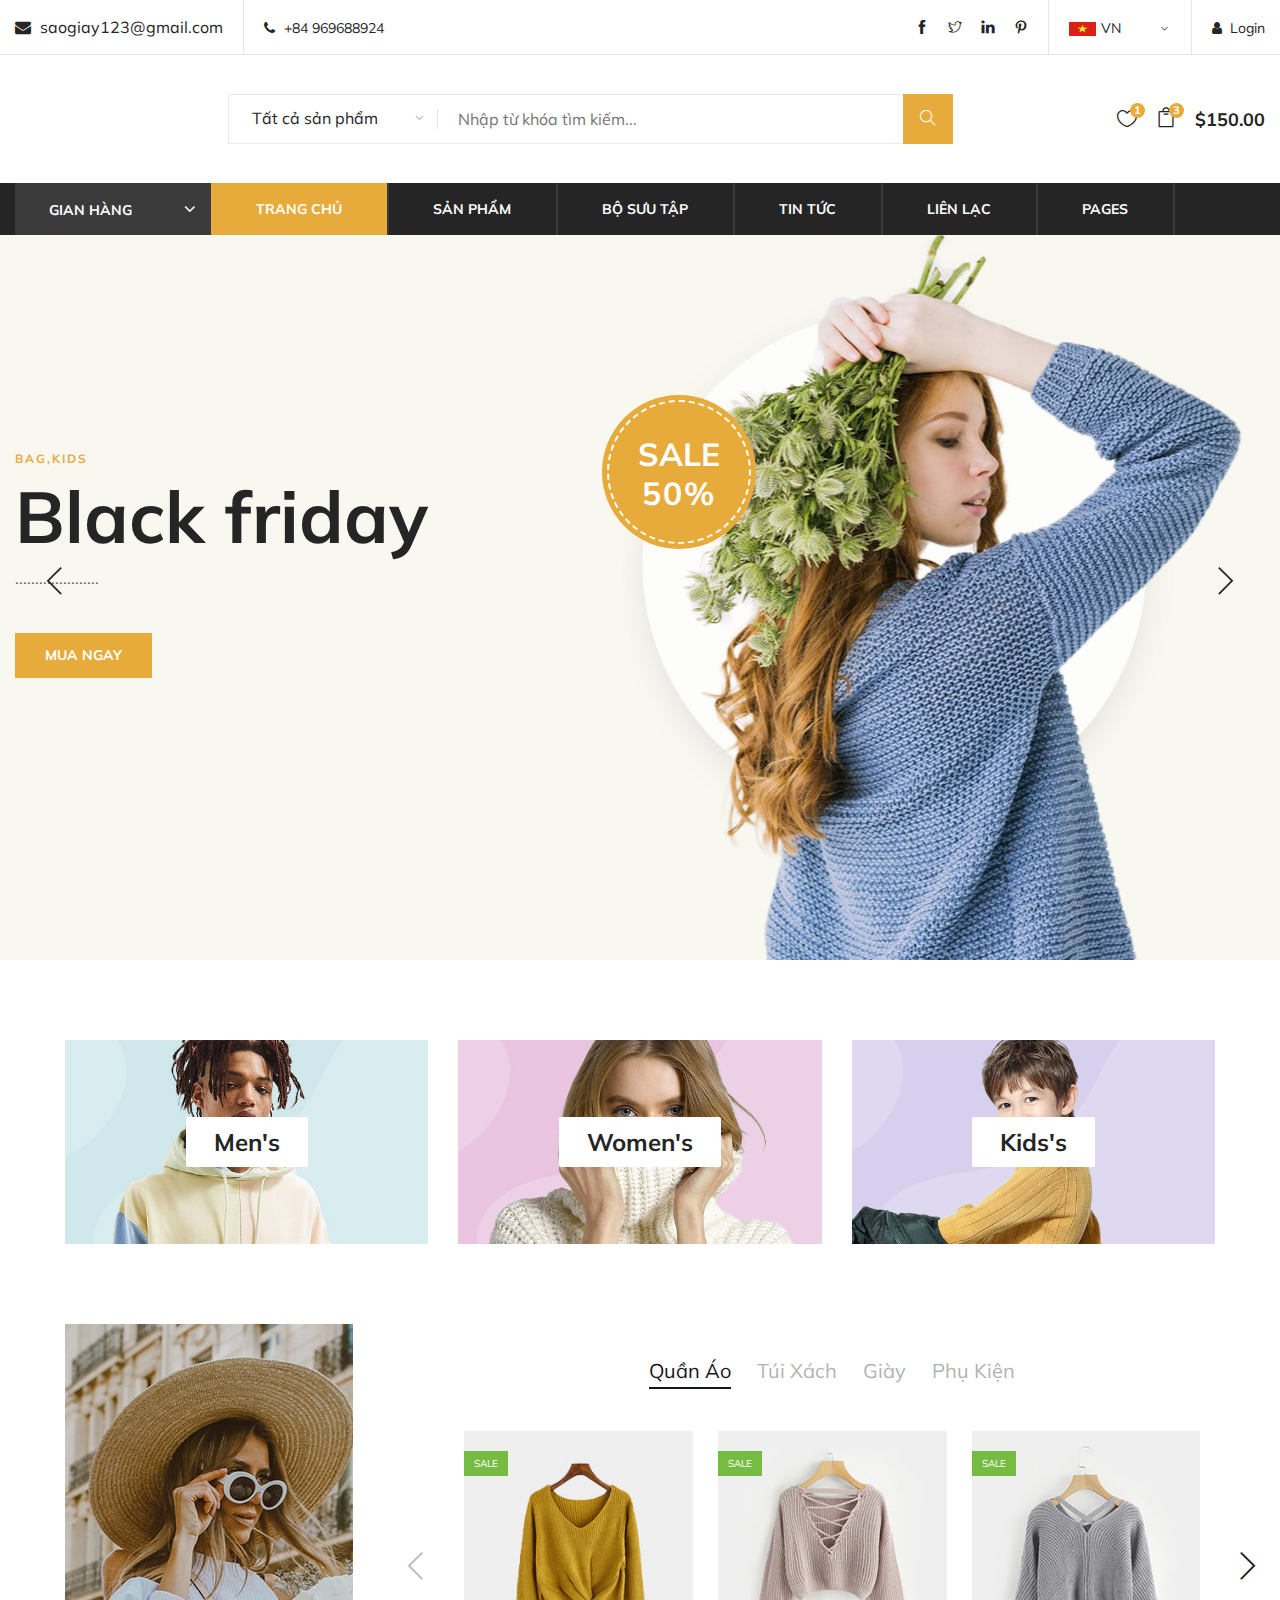
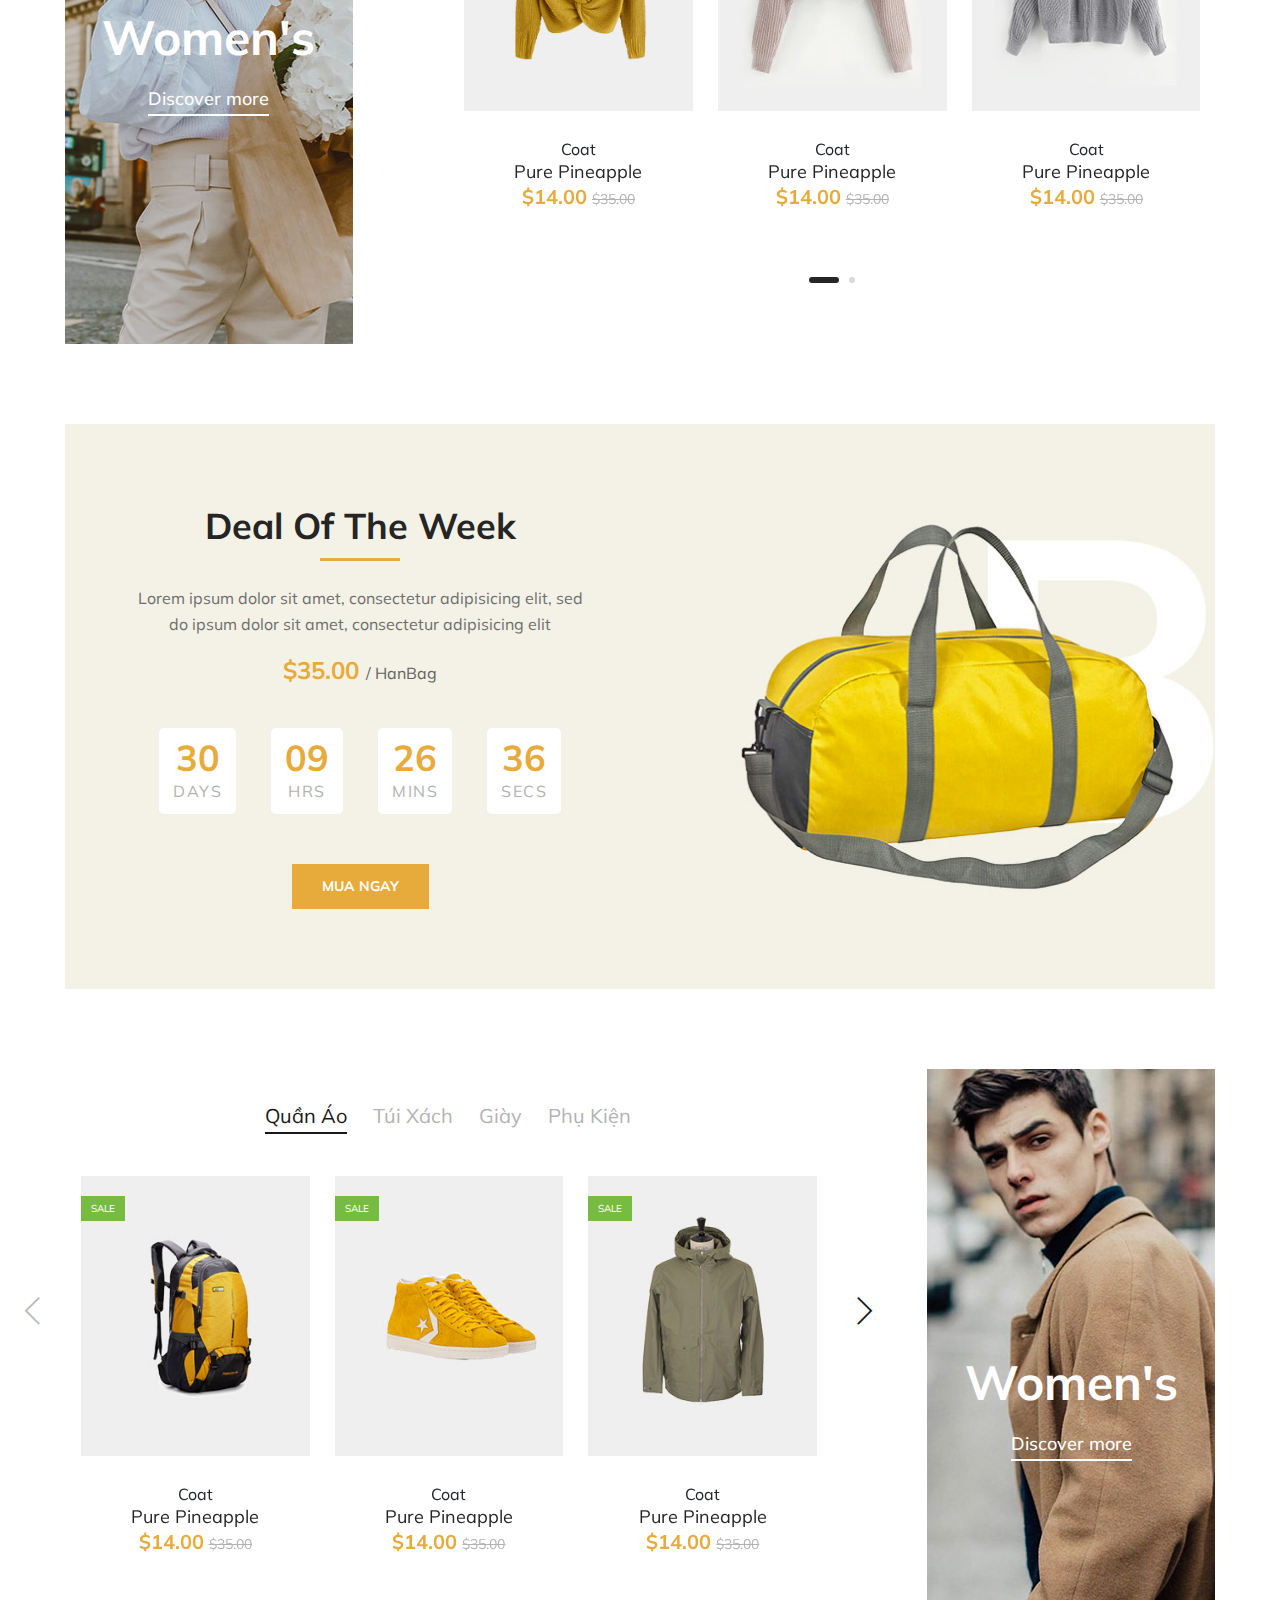
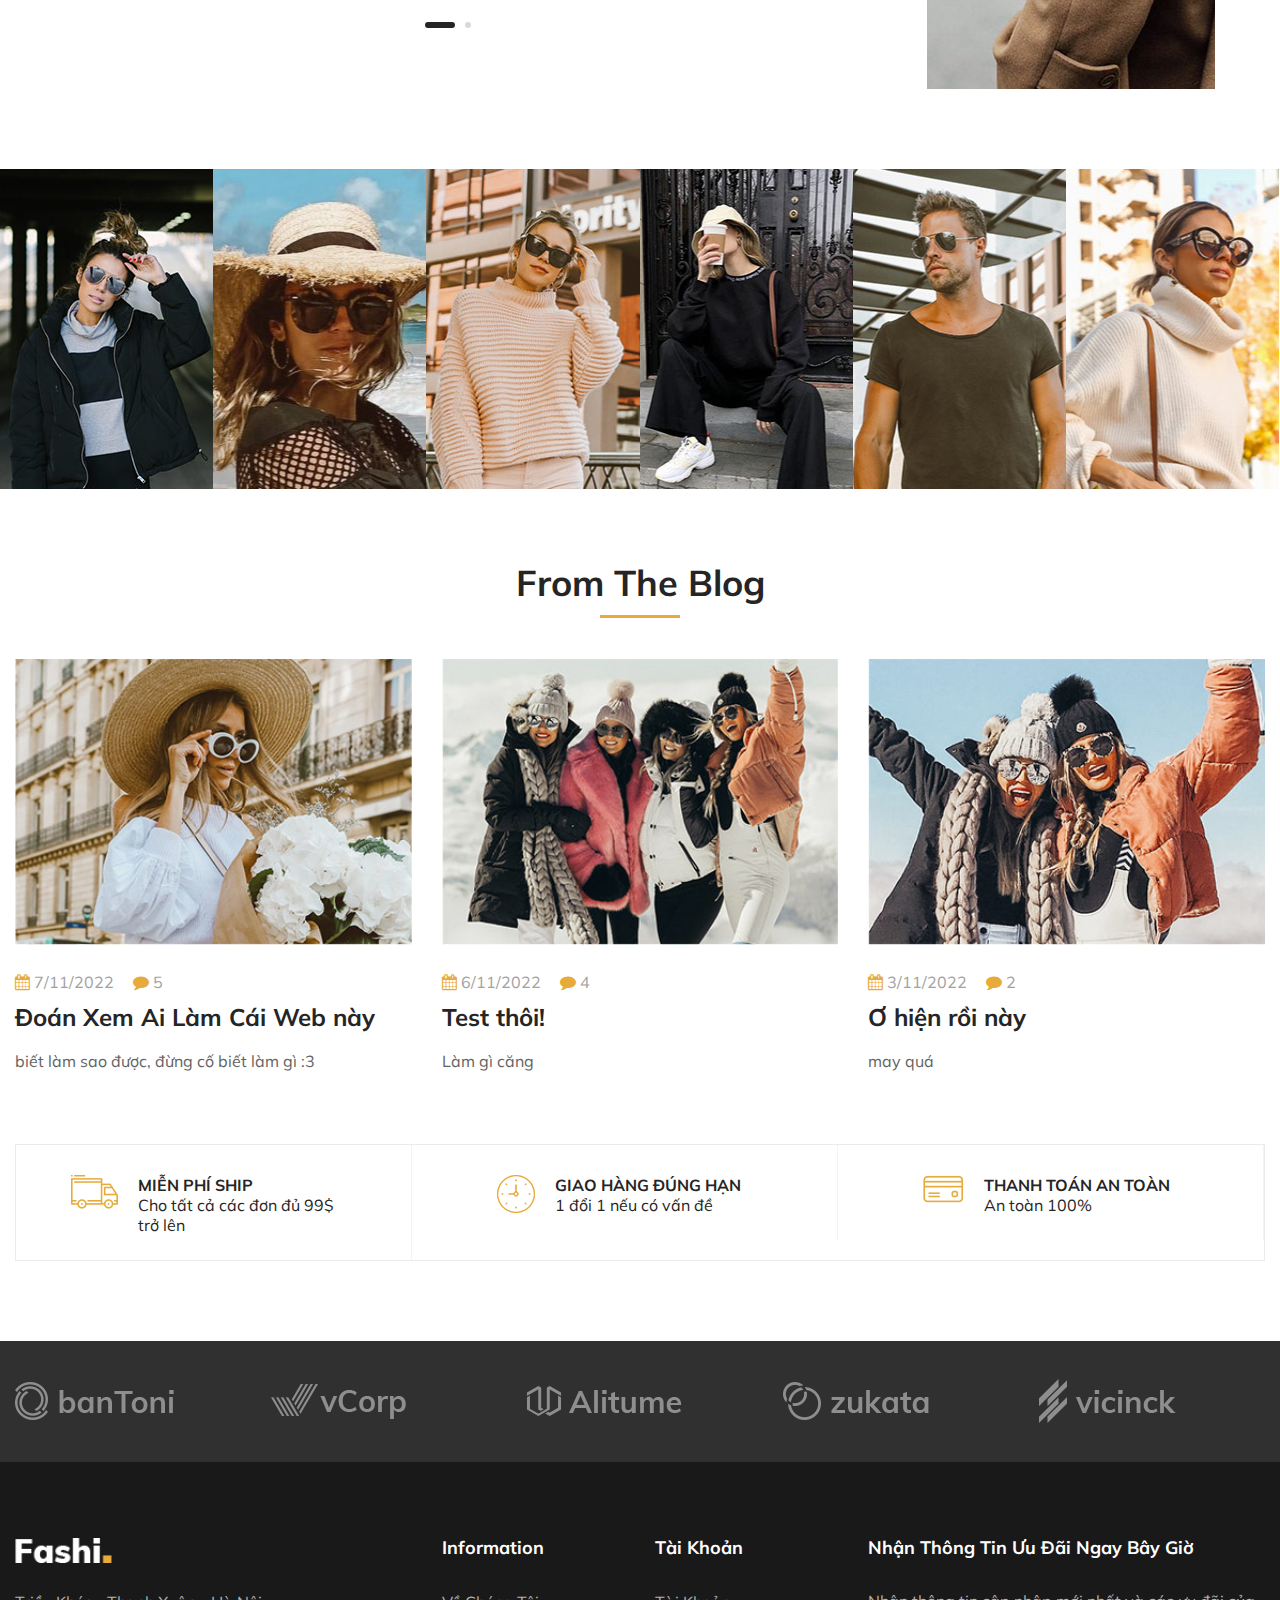
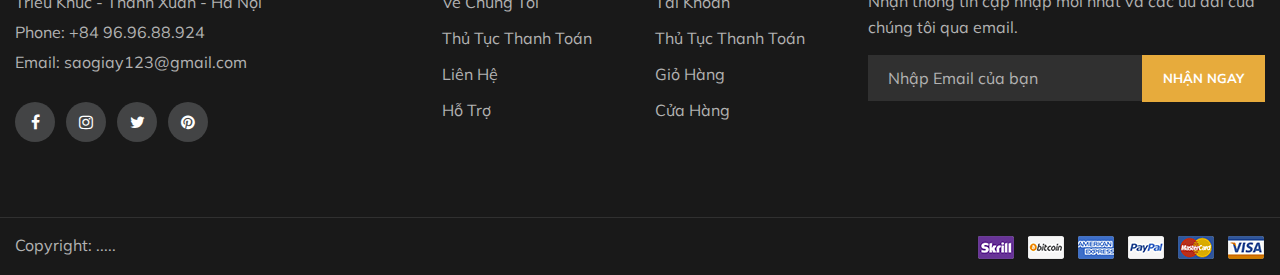
==== commit 905b3ead: "delete logo" ====
--- a/index.html
+++ b/index.html
@@ -74,7 +74,7 @@
                     <div class="col-lg-2 col-md-2">
                         <div class="logo">
                             <a href="index.html">
-                                <img src="img/logo.png" height="25" alt="">
+                                
                             </a>
                         </div>
                     </div>
